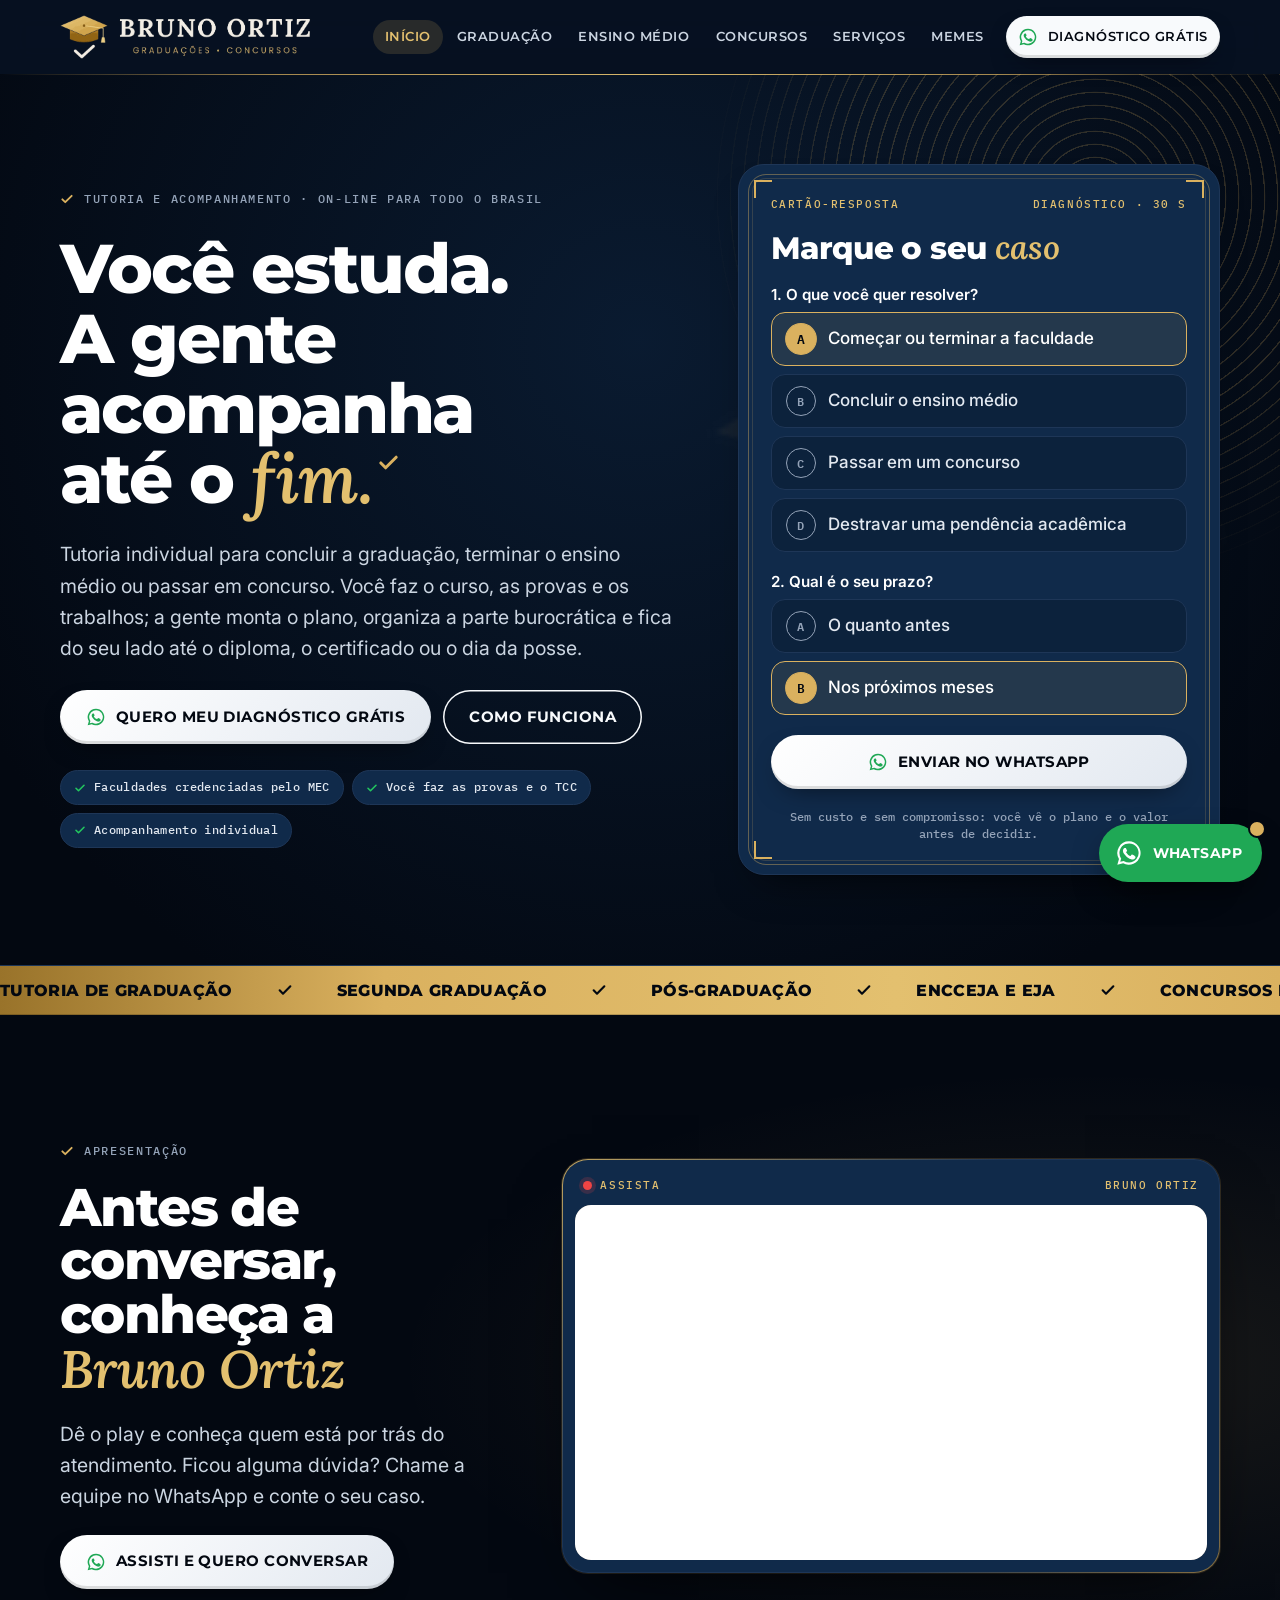
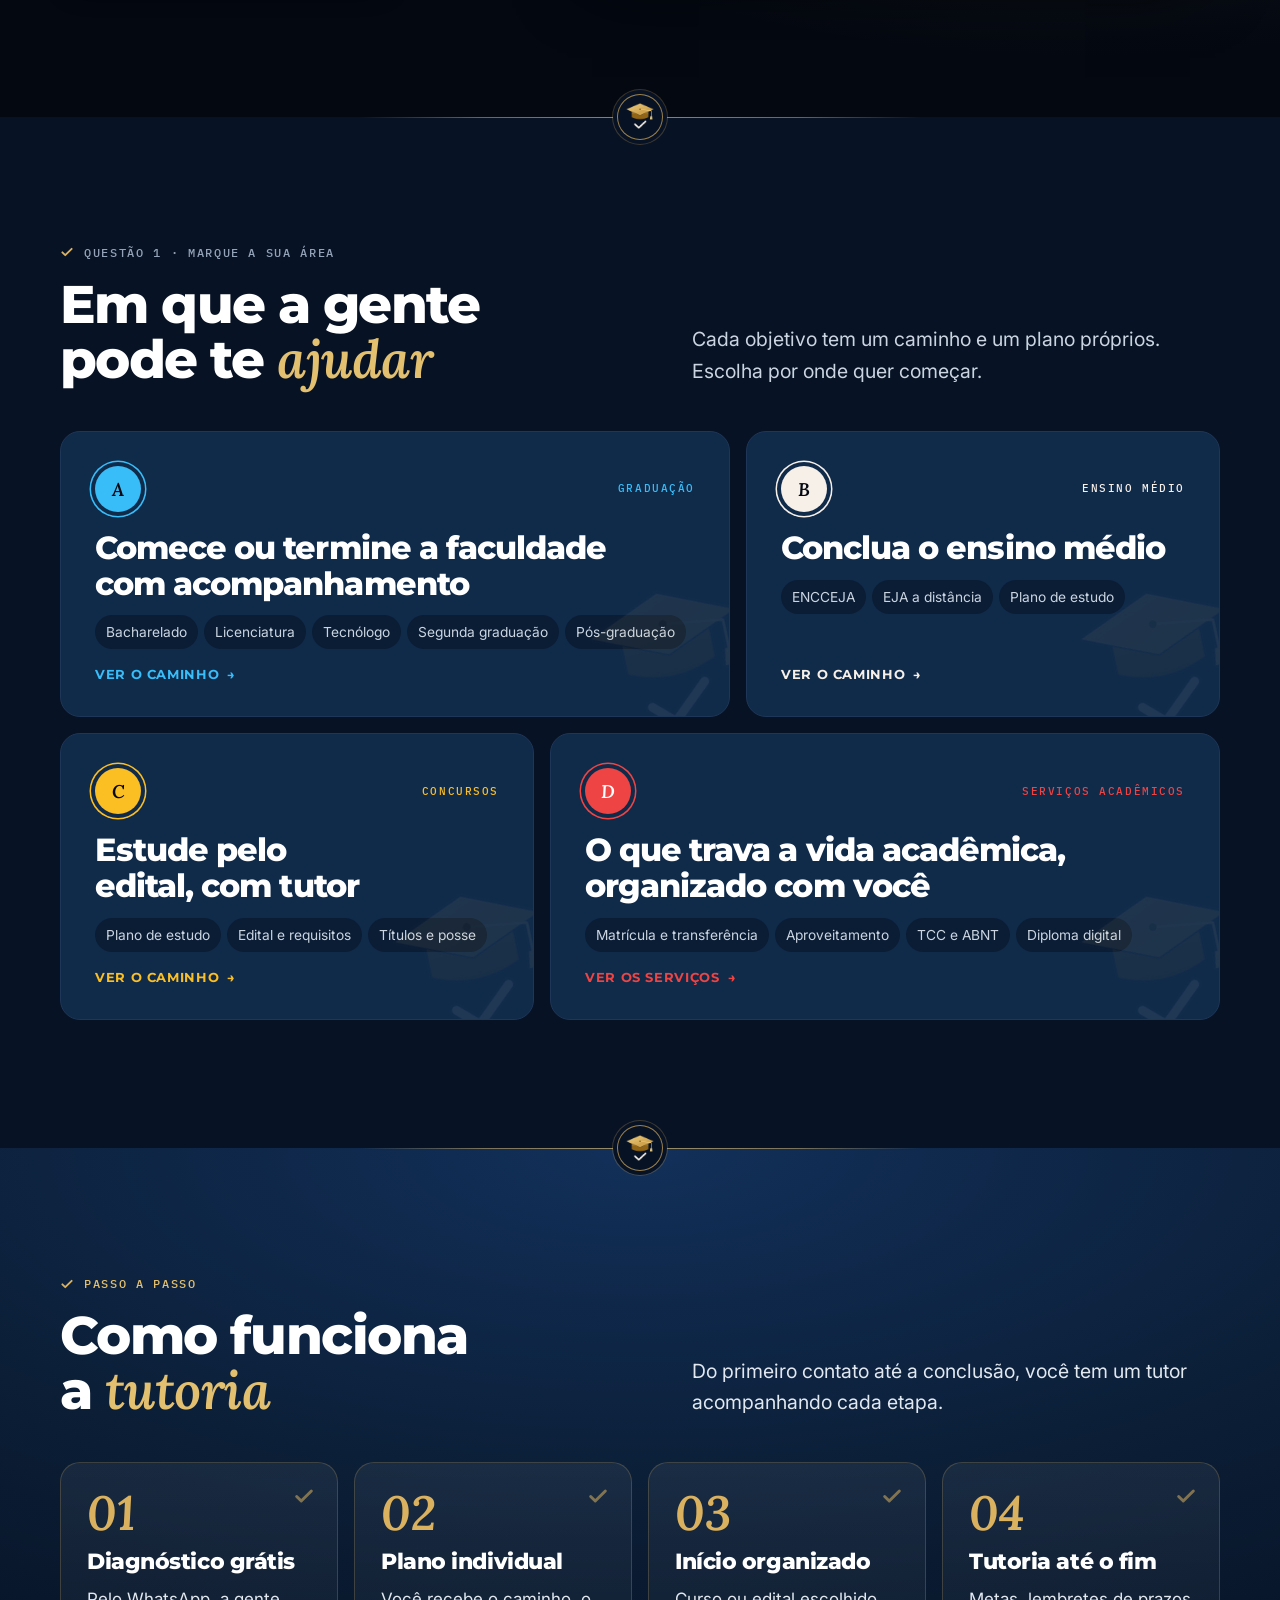
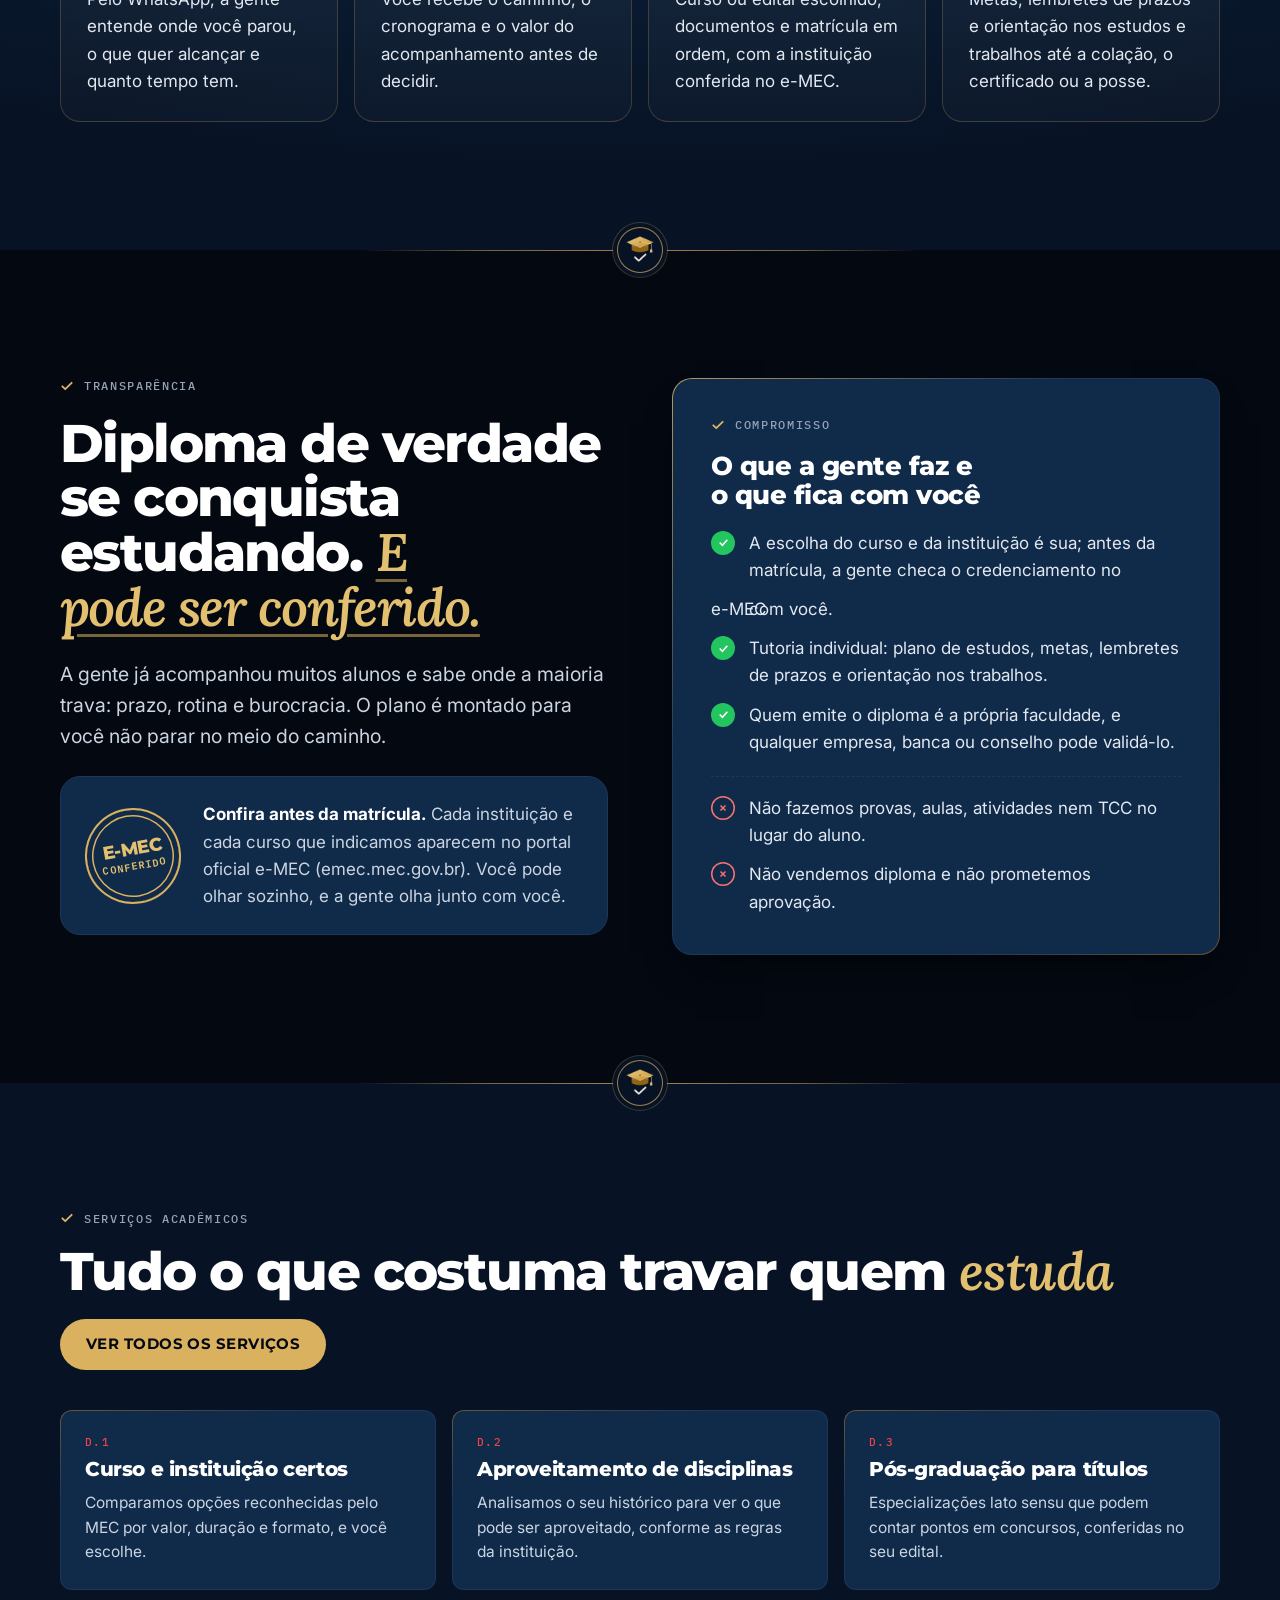
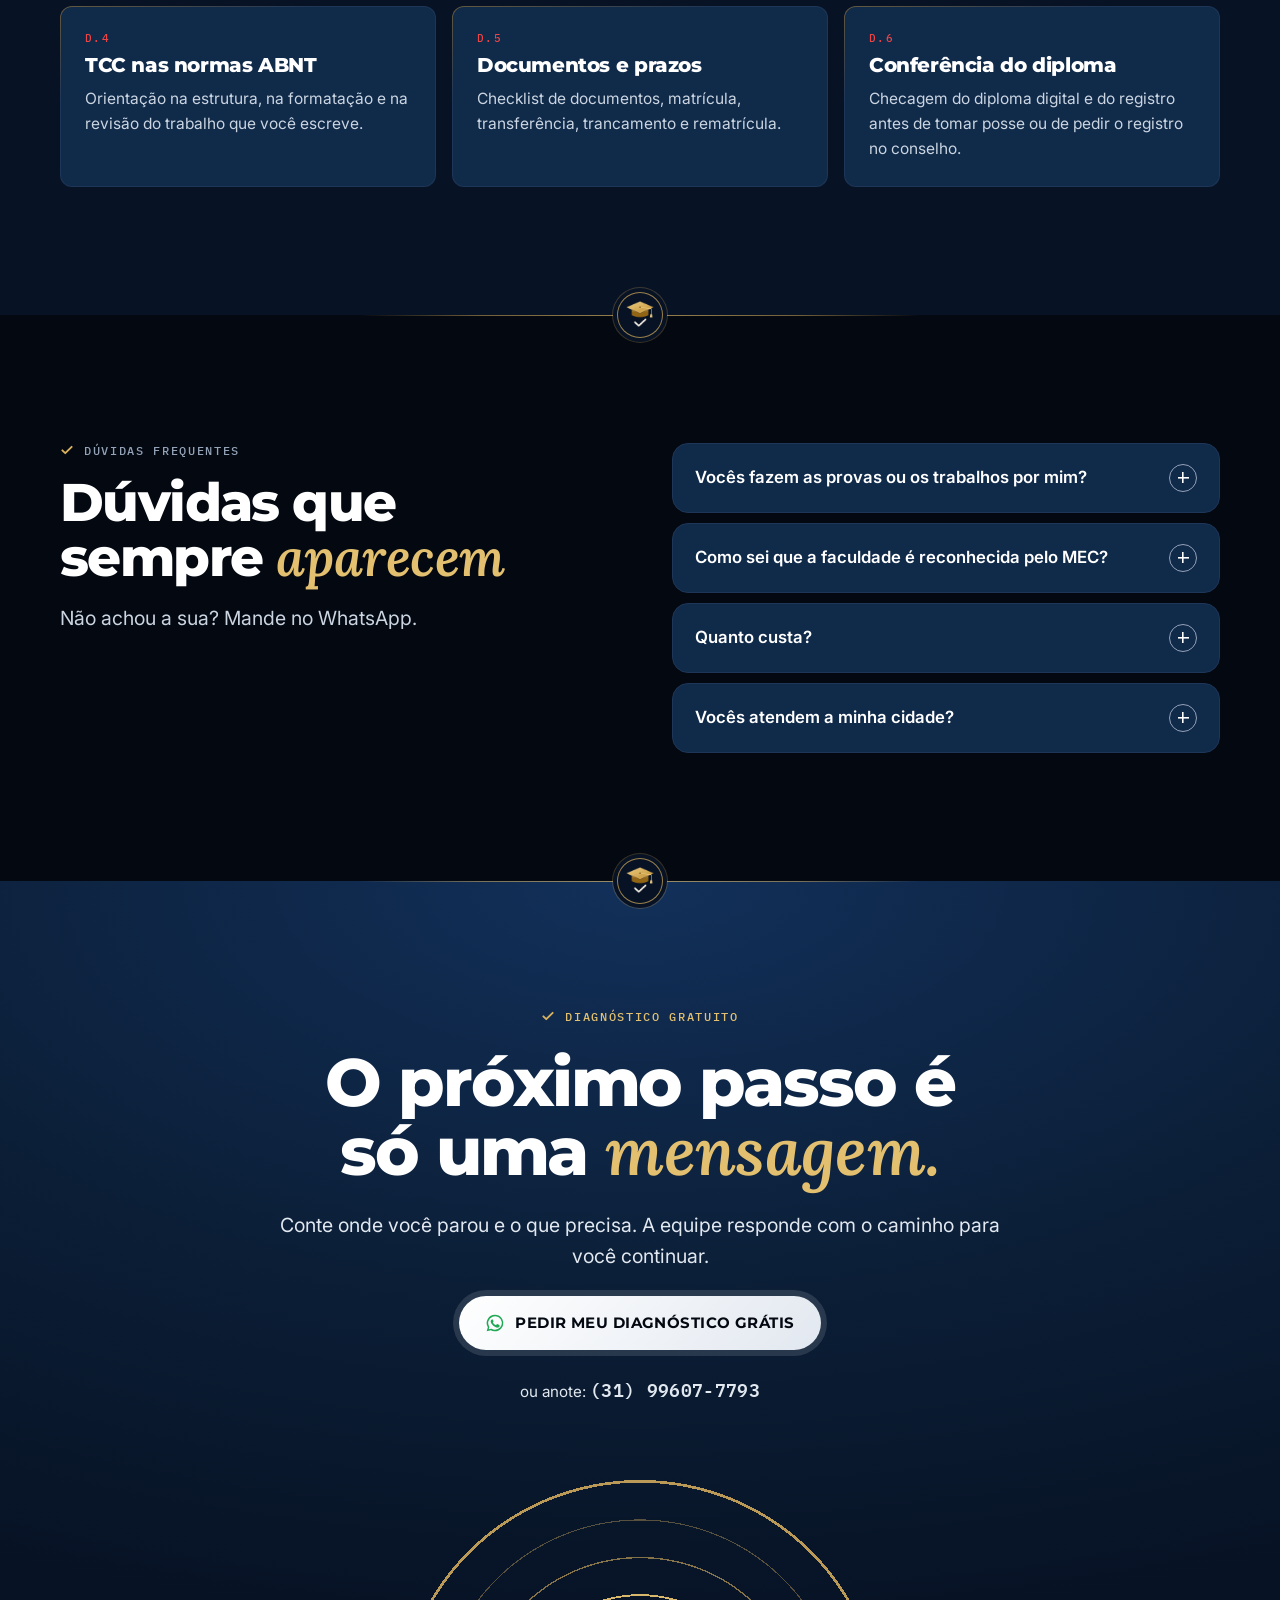
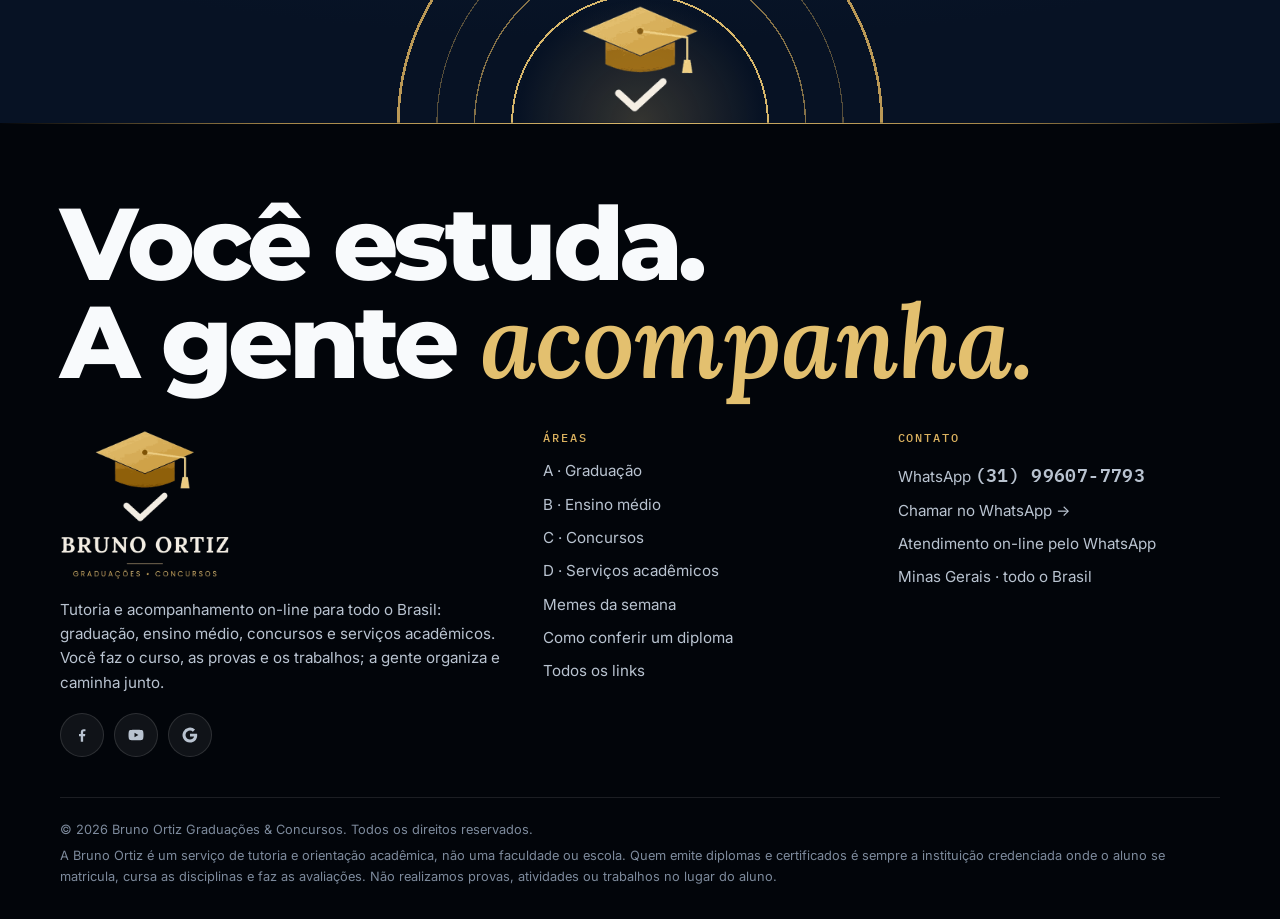
==== index.html @ e505f414 "Site novo v2: traços próprios do Bruno Ortiz e balão de estados - Serifa do logo nas palavras de des" ====
<!doctype html>
<html lang="pt-BR">
<head>
<meta charset="utf-8">
<meta name="viewport" content="width=device-width, initial-scale=1, viewport-fit=cover">
<title>Bruno Ortiz | Tutoria para Graduação e Concursos</title>
<meta name="description" content="Tutoria e acompanhamento individual para concluir a graduação, terminar o ensino médio e se preparar para concursos. Você estuda e faz as provas; a gente organiza e acompanha. Diagnóstico grátis.">
<link rel="canonical" href="https://brunoaprovaconcursos.com.br/">
<meta name="robots" content="index, follow, max-image-preview:large">
<meta name="theme-color" content="#071224">
<meta name="author" content="Bruno Ortiz Graduações & Concursos">
<meta property="og:type" content="website">
<meta property="og:locale" content="pt_BR">
<meta property="og:site_name" content="Bruno Ortiz">
<meta property="og:title" content="Bruno Ortiz | Graduações e Concursos com tutoria">
<meta property="og:description" content="Tutoria e acompanhamento individual para concluir a graduação, terminar o ensino médio e se preparar para concursos. Você estuda e faz as provas; a gente organiza e acompanha. Diagnóstico grátis.">
<meta property="og:url" content="https://brunoaprovaconcursos.com.br/">
<meta property="og:image" content="https://brunoaprovaconcursos.com.br/assets/og-image.jpg">
<meta property="og:image:width" content="1200">
<meta property="og:image:height" content="630">
<meta property="og:image:alt" content="Bruno Ortiz · Graduações e Concursos">
<meta name="twitter:card" content="summary_large_image">
<meta name="twitter:title" content="Bruno Ortiz | Graduações e Concursos com tutoria">
<meta name="twitter:description" content="Tutoria e acompanhamento individual para concluir a graduação, terminar o ensino médio e se preparar para concursos. Você estuda e faz as provas; a gente organiza e acompanha. Diagnóstico grátis.">
<meta name="twitter:image" content="https://brunoaprovaconcursos.com.br/assets/og-image.jpg">
<link rel="icon" href="assets/favicon.ico" sizes="any">
<link rel="icon" href="assets/favicon-32.png" type="image/png" sizes="32x32">
<link rel="apple-touch-icon" href="assets/apple-touch-icon.png">
<link rel="manifest" href="site.webmanifest">
<link rel="preconnect" href="https://fonts.googleapis.com">
<link rel="preconnect" href="https://fonts.gstatic.com" crossorigin>
<link rel="stylesheet" href="https://fonts.googleapis.com/css2?family=Inter:wght@400;500;600;700&family=Lora:ital,wght@1,500;1,600&family=Montserrat:wght@500;600;700;800;900&display=swap">
<link rel="stylesheet" href="assets/style.css?v=20261029c">
<script type="application/ld+json">{"@context": "https://schema.org", "@type": "EducationalOrganization", "@id": "https://brunoaprovaconcursos.com.br/#org", "name": "Bruno Ortiz Graduações & Concursos", "alternateName": ["Bruno Ortiz", "Bruno Aprova Concursos"], "url": "https://brunoaprovaconcursos.com.br/", "logo": "https://brunoaprovaconcursos.com.br/assets/icon-512.png", "image": "https://brunoaprovaconcursos.com.br/assets/og-image.jpg", "telephone": "+55-31-99607-7793", "description": "Tutoria e acompanhamento individual on-line para graduação, ensino médio, concursos públicos e serviços acadêmicos. O aluno estuda e faz as provas; a equipe organiza e acompanha.", "address": {"@type": "PostalAddress", "addressRegion": "MG", "addressCountry": "BR"}, "areaServed": {"@type": "Country", "name": "Brasil"}, "slogan": "Você estuda. A gente acompanha.", "knowsAbout": ["Tutoria acadêmica", "Graduação EAD", "Segunda graduação", "Pós-graduação", "ENCCEJA", "EJA a distância", "Concursos públicos", "Plano de estudos", "Normas ABNT", "Diploma digital"], "contactPoint": {"@type": "ContactPoint", "telephone": "+55-31-99607-7793", "contactType": "customer service", "availableLanguage": "Portuguese", "areaServed": "BR"}, "sameAs": ["https://www.facebook.com/1110130492177431", "https://www.youtube.com/channel/UCFcYFOVcGCRMS1OHLwovt9w"]}</script>
<script type="application/ld+json">{"@context": "https://schema.org", "@type": "WebSite", "name": "Bruno Ortiz", "url": "https://brunoaprovaconcursos.com.br/", "inLanguage": "pt-BR"}</script>
<script type="application/ld+json">{"@context": "https://schema.org", "@type": "FAQPage", "mainEntity": [{"@type": "Question", "name": "Vocês fazem as provas ou os trabalhos por mim?", "acceptedAnswer": {"@type": "Answer", "text": "Não. Quem estuda, faz as provas, as atividades e o TCC é você. A tutoria organiza o caminho, orienta os estudos e acompanha os prazos para você chegar até o fim."}}, {"@type": "Question", "name": "Como sei que a faculdade é reconhecida pelo MEC?", "acceptedAnswer": {"@type": "Answer", "text": "Toda instituição e todo curso podem ser consultados no portal e-MEC (emec.mec.gov.br). A gente faz essa conferência com você antes da matrícula."}}, {"@type": "Question", "name": "Quanto custa?", "acceptedAnswer": {"@type": "Answer", "text": "É um atendimento individual e pago, e o valor depende do seu objetivo. O diagnóstico pelo WhatsApp é gratuito, e a proposta chega antes de você decidir qualquer coisa."}}, {"@type": "Question", "name": "Vocês atendem a minha cidade?", "acceptedAnswer": {"@type": "Answer", "text": "Sim. O atendimento é on-line, pelo WhatsApp, para todo o Brasil."}}]}</script>
</head>
<body data-area="inicio">
<a class="skip" href="#conteudo">Pular para o conteúdo</a>
<header class="site-head">
  <div class="wrap">
    <a class="brand" href="index.html" aria-label="Bruno Ortiz, página inicial"><img class="mark" src="assets/logo-simbolo.png" width="48" height="44" alt=""><img class="nome" src="assets/logo-nome.png" width="194" height="40" alt="Bruno Ortiz · Graduações e Concursos"></a>
    <button class="menu-btn" type="button" aria-controls="nav" aria-expanded="false">Menu</button>
    <nav class="nav" id="nav" aria-label="Principal"><a href="index.html" aria-current="page">Início</a><a href="diploma.html">Graduação</a><a href="ensino-medio.html">Ensino médio</a><a href="aprovacao.html">Concursos</a><a href="servicos-academicos.html">Serviços</a><a href="memes.html">Memes</a><a class="btn btn--wa btn--sm" href="https://wa.me/5531996077793" data-wa="Olá, equipe Bruno Ortiz! Vim pelo site e quero orientação." data-wa-label="menu"><svg viewBox="0 0 24 24" aria-hidden="true"><path fill="currentColor" d="M12 2a10 10 0 0 0-8.6 15.1L2 22l5-1.3A10 10 0 1 0 12 2Zm0 18.2a8.2 8.2 0 0 1-4.2-1.2l-.3-.2-3 .8.8-2.9-.2-.3A8.2 8.2 0 1 1 12 20.2Zm4.5-6.1c-.2-.1-1.5-.7-1.7-.8s-.4-.1-.6.1-.7.8-.8 1-.3.2-.5.1a6.7 6.7 0 0 1-3.3-2.9c-.3-.4.2-.4.7-1.3.1-.2 0-.3 0-.4l-.8-1.8c-.2-.5-.4-.4-.6-.4h-.5a1 1 0 0 0-.7.3 3 3 0 0 0-.9 2.2 5.2 5.2 0 0 0 1.1 2.7 11.8 11.8 0 0 0 4.5 4c1.7.7 2.3.8 3.2.6a2.7 2.7 0 0 0 1.8-1.2 2.2 2.2 0 0 0 .1-1.3c0-.1-.2-.2-.5-.3Z"/></svg><span>Diagnóstico grátis</span></a></nav>
  </div>
</header>
<main id="conteudo">

<section class="hero" aria-labelledby="h1">
  <div class="wrap">
    <div class="hero-copy">
      <span class="eyebrow">Tutoria e acompanhamento · on-line para todo o Brasil</span>
      <h1 id="h1">Você estuda. A gente acompanha até o <span class="sol">fim.</span></h1>
      <p class="lead">Tutoria individual para concluir a graduação, terminar o ensino médio ou passar em concurso. Você faz o curso, as provas e os trabalhos; a gente monta o plano, organiza a parte burocrática e fica do seu lado até o diploma, o certificado ou o dia da posse.</p>
      <div class="actions">
        <a class="btn btn--wa" href="https://wa.me/5531996077793" data-wa="Olá, equipe Bruno Ortiz! Vim pelo site e quero um diagnóstico gratuito." data-wa-label="hero"><svg viewBox="0 0 24 24" aria-hidden="true"><path fill="currentColor" d="M12 2a10 10 0 0 0-8.6 15.1L2 22l5-1.3A10 10 0 1 0 12 2Zm0 18.2a8.2 8.2 0 0 1-4.2-1.2l-.3-.2-3 .8.8-2.9-.2-.3A8.2 8.2 0 1 1 12 20.2Zm4.5-6.1c-.2-.1-1.5-.7-1.7-.8s-.4-.1-.6.1-.7.8-.8 1-.3.2-.5.1a6.7 6.7 0 0 1-3.3-2.9c-.3-.4.2-.4.7-1.3.1-.2 0-.3 0-.4l-.8-1.8c-.2-.5-.4-.4-.6-.4h-.5a1 1 0 0 0-.7.3 3 3 0 0 0-.9 2.2 5.2 5.2 0 0 0 1.1 2.7 11.8 11.8 0 0 0 4.5 4c1.7.7 2.3.8 3.2.6a2.7 2.7 0 0 0 1.8-1.2 2.2 2.2 0 0 0 .1-1.3c0-.1-.2-.2-.5-.3Z"/></svg><span>Quero meu diagnóstico grátis</span></a>
        <a class="btn btn--ghost" href="#como-funciona">Como funciona</a>
      </div>
      <ul class="trust">
        <li>Faculdades credenciadas pelo MEC</li>
        <li>Você faz as provas e o TCC</li>
        <li>Acompanhamento individual</li>
      </ul>
    </div>

    <form class="gabarito" id="gabarito" aria-labelledby="gab-titulo">
      <header><span>Cartão-resposta</span><span>Diagnóstico · 30 s</span></header>
      <h2 id="gab-titulo">Marque o seu <em>caso</em></h2>
      <fieldset>
        <legend>1. O que você quer resolver?</legend>
        <label class="opt"><input type="radio" name="obj" id="obj-a" value="concluir a graduação" checked><span class="bolha">A</span>Começar ou terminar a faculdade</label>
        <label class="opt"><input type="radio" name="obj" id="obj-b" value="concluir o ensino médio"><span class="bolha">B</span>Concluir o ensino médio</label>
        <label class="opt"><input type="radio" name="obj" id="obj-c" value="me preparar para concurso"><span class="bolha">C</span>Passar em um concurso</label>
        <label class="opt"><input type="radio" name="obj" id="obj-d" value="resolver uma pendência acadêmica"><span class="bolha">D</span>Destravar uma pendência acadêmica</label>
      </fieldset>
      <fieldset>
        <legend>2. Qual é o seu prazo?</legend>
        <label class="opt"><input type="radio" name="prazo" id="prazo-a" value="o quanto antes"><span class="bolha">A</span>O quanto antes</label>
        <label class="opt"><input type="radio" name="prazo" id="prazo-b" value="nos próximos meses" checked><span class="bolha">B</span>Nos próximos meses</label>
      </fieldset>
      <a class="btn btn--wa" id="gab-enviar" href="https://wa.me/5531996077793" data-wa="Olá, equipe Bruno Ortiz! Quero um diagnóstico gratuito." data-wa-label="gabarito"><svg viewBox="0 0 24 24" aria-hidden="true"><path fill="currentColor" d="M12 2a10 10 0 0 0-8.6 15.1L2 22l5-1.3A10 10 0 1 0 12 2Zm0 18.2a8.2 8.2 0 0 1-4.2-1.2l-.3-.2-3 .8.8-2.9-.2-.3A8.2 8.2 0 1 1 12 20.2Zm4.5-6.1c-.2-.1-1.5-.7-1.7-.8s-.4-.1-.6.1-.7.8-.8 1-.3.2-.5.1a6.7 6.7 0 0 1-3.3-2.9c-.3-.4.2-.4.7-1.3.1-.2 0-.3 0-.4l-.8-1.8c-.2-.5-.4-.4-.6-.4h-.5a1 1 0 0 0-.7.3 3 3 0 0 0-.9 2.2 5.2 5.2 0 0 0 1.1 2.7 11.8 11.8 0 0 0 4.5 4c1.7.7 2.3.8 3.2.6a2.7 2.7 0 0 0 1.8-1.2 2.2 2.2 0 0 0 .1-1.3c0-.1-.2-.2-.5-.3Z"/></svg><span>Enviar no WhatsApp</span></a>
      <small>Sem custo e sem compromisso: você vê o plano e o valor antes de decidir.</small>
    </form>
  </div>
</section>

<div class="ticker" aria-hidden="true"><ul><li>Tutoria de graduação</li><li>Segunda graduação</li><li>Pós-graduação</li><li>ENCCEJA e EJA</li><li>Concursos públicos</li><li>Plano de estudos</li><li>TCC nas normas ABNT</li><li>Diploma reconhecido pelo MEC</li><li>Tutoria de graduação</li><li>Segunda graduação</li><li>Pós-graduação</li><li>ENCCEJA e EJA</li><li>Concursos públicos</li><li>Plano de estudos</li><li>TCC nas normas ABNT</li><li>Diploma reconhecido pelo MEC</li></ul></div>

<section class="band video-band" aria-labelledby="video-titulo">
  <div class="wrap video-grid">
    <div class="stack" style="gap:22px">
      <span class="eyebrow">Apresentação</span>
      <h2 id="video-titulo">Antes de conversar, conheça a <em>Bruno Ortiz</em></h2>
      <p class="lead">Dê o play e conheça quem está por trás do atendimento. Ficou alguma dúvida? Chame a equipe no WhatsApp e conte o seu caso.</p>
      <a class="btn btn--wa" href="https://wa.me/5531996077793" data-wa="Olá, equipe Bruno Ortiz! Assisti ao vídeo no site e quero tirar uma dúvida." data-wa-label="video"><svg viewBox="0 0 24 24" aria-hidden="true"><path fill="currentColor" d="M12 2a10 10 0 0 0-8.6 15.1L2 22l5-1.3A10 10 0 1 0 12 2Zm0 18.2a8.2 8.2 0 0 1-4.2-1.2l-.3-.2-3 .8.8-2.9-.2-.3A8.2 8.2 0 1 1 12 20.2Zm4.5-6.1c-.2-.1-1.5-.7-1.7-.8s-.4-.1-.6.1-.7.8-.8 1-.3.2-.5.1a6.7 6.7 0 0 1-3.3-2.9c-.3-.4.2-.4.7-1.3.1-.2 0-.3 0-.4l-.8-1.8c-.2-.5-.4-.4-.6-.4h-.5a1 1 0 0 0-.7.3 3 3 0 0 0-.9 2.2 5.2 5.2 0 0 0 1.1 2.7 11.8 11.8 0 0 0 4.5 4c1.7.7 2.3.8 3.2.6a2.7 2.7 0 0 0 1.8-1.2 2.2 2.2 0 0 0 .1-1.3c0-.1-.2-.2-.5-.3Z"/></svg><span>Assisti e quero conversar</span></a>
    </div>
    <div class="tela reveal">
      <header><span class="ao-vivo">Assista</span><span>Bruno Ortiz</span></header>
      <div class="player"><iframe src="https://www.youtube-nocookie.com/embed/ncnGTiGdI4I?rel=0&amp;playsinline=1&amp;modestbranding=1" title="Apresentação Bruno Ortiz" allow="accelerometer; autoplay; clipboard-write; encrypted-media; gyroscope; picture-in-picture; web-share" allowfullscreen loading="lazy"></iframe></div>
    </div>
  </div>
</section>

<section class="band band--alt" aria-labelledby="areas">
  <div class="wrap stack" style="gap:44px">
    <div class="head-row">
      <div class="stack"><span class="eyebrow">Questão 1 · Marque a sua área</span><h2 id="areas">Em que a gente<br>pode te <em>ajudar</em></h2></div>
      <p class="lead">Cada objetivo tem um caminho e um plano próprios. Escolha por onde quer começar.</p>
    </div>
    <div class="bento">
      <a class="area area--wide reveal" href="diploma.html">
        <div class="top"><span class="letra">A</span><span class="tag">Graduação</span></div>
        <div class="stack" style="gap:14px"><h3>Comece ou termine a faculdade com acompanhamento</h3><ul><li>Bacharelado</li><li>Licenciatura</li><li>Tecnólogo</li><li>Segunda graduação</li><li>Pós-graduação</li></ul></div>
        <span class="more">Ver o caminho</span>
      </a>
      <a class="area area--b area--narrow reveal" href="ensino-medio.html">
        <div class="top"><span class="letra">B</span><span class="tag">Ensino médio</span></div>
        <div class="stack" style="gap:14px"><h3>Conclua o ensino médio</h3><ul><li>ENCCEJA</li><li>EJA a distância</li><li>Plano de estudo</li></ul></div>
        <span class="more">Ver o caminho</span>
      </a>
      <a class="area area--c area--narrow reveal" href="aprovacao.html">
        <div class="top"><span class="letra">C</span><span class="tag">Concursos</span></div>
        <div class="stack" style="gap:14px"><h3>Estude pelo edital, com tutor</h3><ul><li>Plano de estudo</li><li>Edital e requisitos</li><li>Títulos e posse</li></ul></div>
        <span class="more">Ver o caminho</span>
      </a>
      <a class="area area--d area--wide reveal" href="servicos-academicos.html">
        <div class="top"><span class="letra">D</span><span class="tag">Serviços acadêmicos</span></div>
        <div class="stack" style="gap:14px"><h3>O que trava a vida acadêmica, organizado com você</h3><ul><li>Matrícula e transferência</li><li>Aproveitamento</li><li>TCC e ABNT</li><li>Diploma digital</li></ul></div>
        <span class="more">Ver os serviços</span>
      </a>
    </div>
  </div>
</section>

<section class="band band--blue" id="como-funciona" aria-labelledby="passos">
  <div class="wrap stack" style="gap:44px">
    <div class="head-row">
      <div class="stack"><span class="eyebrow">Passo a passo</span><h2 id="passos">Como funciona<br>a <em>tutoria</em></h2></div>
      <p class="lead">Do primeiro contato até a conclusão, você tem um tutor acompanhando cada etapa.</p>
    </div>
    <ol class="steps">
      <li class="reveal"><h3>Diagnóstico grátis</h3><p>Pelo WhatsApp, a gente entende onde você parou, o que quer alcançar e quanto tempo tem.</p></li>
      <li class="reveal"><h3>Plano individual</h3><p>Você recebe o caminho, o cronograma e o valor do acompanhamento antes de decidir.</p></li>
      <li class="reveal"><h3>Início organizado</h3><p>Curso ou edital escolhido, documentos e matrícula em ordem, com a instituição conferida no <span class="nb">e-MEC</span>.</p></li>
      <li class="reveal"><h3>Tutoria até o fim</h3><p>Metas, lembretes de prazos e orientação nos estudos e trabalhos até a colação, o certificado ou a posse.</p></li>
    </ol>
  </div>
</section>

<section class="band" aria-labelledby="confianca">
  <div class="wrap split">
    <div class="stack" style="gap:24px">
      <span class="eyebrow">Transparência</span>
      <h2 id="confianca">Diploma de verdade se conquista estudando. <span class="hl">E pode ser conferido.</span></h2>
      <p class="lead">A gente já acompanhou muitos alunos e sabe onde a maioria trava: prazo, rotina e burocracia. O plano é montado para você não parar no meio do caminho.</p>
      <div class="verify">
        <div class="seal"><span><b><span class="nb">e-MEC</span></b>conferido</span></div>
        <p><strong>Confira antes da matrícula.</strong> Cada instituição e cada curso que indicamos aparecem no portal oficial <span class="nb">e-MEC</span> (emec.mec.gov.br). Você pode olhar sozinho, e a gente olha junto com você.</p>
      </div>
    </div>
    <div class="reveal"><div class="pledge">
  <span class="eyebrow">Compromisso</span>
  <h3>O que a gente faz e o que fica com você</h3>
  <ul class="checks"><li>A escolha do curso e da instituição é sua; antes da matrícula, a gente checa o credenciamento no <span class="nb">e-MEC</span> com você.</li><li>Tutoria individual: plano de estudos, metas, lembretes de prazos e orientação nos trabalhos.</li><li>Quem emite o diploma é a própria faculdade, e qualquer empresa, banca ou conselho pode validá-lo.</li></ul>
  <ul class="checks no"><li>Não fazemos provas, aulas, atividades nem TCC no lugar do aluno.</li><li>Não vendemos diploma e não prometemos aprovação.</li></ul>
</div></div>
  </div>
</section>

<section class="band band--alt" aria-labelledby="servicos">
  <div class="wrap stack" style="gap:40px">
    <div class="head-row">
      <div class="stack"><span class="eyebrow">Serviços acadêmicos</span><h2 id="servicos">Tudo o que costuma travar quem <em>estuda</em></h2></div>
      <a class="btn btn--ink" href="servicos-academicos.html">Ver todos os serviços</a>
    </div>
    <div class="grid-3">
      <div class="svc reveal"><span class="n">D.1</span><h3>Curso e instituição certos</h3><p>Comparamos opções reconhecidas pelo MEC por valor, duração e formato, e você escolhe.</p></div>
      <div class="svc reveal"><span class="n">D.2</span><h3>Aproveitamento de disciplinas</h3><p>Analisamos o seu histórico para ver o que pode ser aproveitado, conforme as regras da instituição.</p></div>
      <div class="svc reveal"><span class="n">D.3</span><h3>Pós-graduação para títulos</h3><p>Especializações lato sensu que podem contar pontos em concursos, conferidas no seu edital.</p></div>
      <div class="svc reveal"><span class="n">D.4</span><h3>TCC nas normas ABNT</h3><p>Orientação na estrutura, na formatação e na revisão do trabalho que você escreve.</p></div>
      <div class="svc reveal"><span class="n">D.5</span><h3>Documentos e prazos</h3><p>Checklist de documentos, matrícula, transferência, trancamento e rematrícula.</p></div>
      <div class="svc reveal"><span class="n">D.6</span><h3>Conferência do diploma</h3><p>Checagem do diploma digital e do registro antes de tomar posse ou de pedir o registro no conselho.</p></div>
    </div>
  </div>
</section>

<section class="band" aria-labelledby="duvidas">
  <div class="wrap split">
    <div class="stack"><span class="eyebrow">Dúvidas frequentes</span><h2 id="duvidas">Dúvidas que sempre <em>aparecem</em></h2><p class="lead">Não achou a sua? Mande no WhatsApp.</p></div>
    <div class="faq"><details><summary>Vocês fazem as provas ou os trabalhos por mim?</summary><p>Não. Quem estuda, faz as provas, as atividades e o TCC é você. A tutoria organiza o caminho, orienta os estudos e acompanha os prazos para você chegar até o fim.</p></details><details><summary>Como sei que a faculdade é reconhecida pelo MEC?</summary><p>Toda instituição e todo curso podem ser consultados no portal <span class="nb">e-MEC</span> (emec.mec.gov.br). A gente faz essa conferência com você antes da matrícula.</p></details><details><summary>Quanto custa?</summary><p>É um atendimento individual e pago, e o valor depende do seu objetivo. O diagnóstico pelo WhatsApp é gratuito, e a proposta chega antes de você decidir qualquer coisa.</p></details><details><summary>Vocês atendem a minha cidade?</summary><p>Sim. O atendimento é on-line, pelo WhatsApp, para todo o Brasil.</p></details></div>
  </div>
</section>

<section class="band band--blue" aria-labelledby="cta-final">
  <div class="wrap cta">
    <span class="eyebrow">Diagnóstico gratuito</span>
    <h2 id="cta-final">O próximo passo é só uma <em>mensagem.</em></h2>
    <p class="lead">Conte onde você parou e o que precisa. A equipe responde com o caminho para você continuar.</p>
    <a class="btn btn--wa" href="https://wa.me/5531996077793" data-wa="Olá, equipe Bruno Ortiz! Quero dar o próximo passo. Hoje eu estou em:" data-wa-label="final"><svg viewBox="0 0 24 24" aria-hidden="true"><path fill="currentColor" d="M12 2a10 10 0 0 0-8.6 15.1L2 22l5-1.3A10 10 0 1 0 12 2Zm0 18.2a8.2 8.2 0 0 1-4.2-1.2l-.3-.2-3 .8.8-2.9-.2-.3A8.2 8.2 0 1 1 12 20.2Zm4.5-6.1c-.2-.1-1.5-.7-1.7-.8s-.4-.1-.6.1-.7.8-.8 1-.3.2-.5.1a6.7 6.7 0 0 1-3.3-2.9c-.3-.4.2-.4.7-1.3.1-.2 0-.3 0-.4l-.8-1.8c-.2-.5-.4-.4-.6-.4h-.5a1 1 0 0 0-.7.3 3 3 0 0 0-.9 2.2 5.2 5.2 0 0 0 1.1 2.7 11.8 11.8 0 0 0 4.5 4c1.7.7 2.3.8 3.2.6a2.7 2.7 0 0 0 1.8-1.2 2.2 2.2 0 0 0 .1-1.3c0-.1-.2-.2-.5-.3Z"/></svg><span>Pedir meu diagnóstico grátis</span></a>
    <span class="alt">ou anote: <span class="phone">(31) 99607-7793</span></span>
  </div>
</section>

</main>
<footer class="site-foot">
  <div class="wrap">
    <p class="foot-big">Você estuda.<br>A gente <span>acompanha.</span></p>
    <div class="foot-grid">
      <div class="stack">
        <a class="brand-foot" href="index.html" aria-label="Bruno Ortiz, página inicial"><img src="assets/logo-completo.png" width="170" height="149" alt="Bruno Ortiz · Graduações e Concursos" loading="lazy"></a>
        <p>Tutoria e acompanhamento on-line para todo o Brasil: graduação, ensino médio, concursos e serviços acadêmicos. Você faz o curso, as provas e os trabalhos; a gente organiza e caminha junto.</p>
        <div class="socials"><a data-social="facebook" href="https://www.facebook.com/1110130492177431" target="_blank" rel="noopener" aria-label="Facebook"><svg viewBox="0 0 24 24" aria-hidden="true"><path d="M13.5 21v-7.5H16l.4-3h-2.9V8.6c0-.9.3-1.5 1.5-1.5h1.6V4.4a21 21 0 0 0-2.3-.1c-2.3 0-3.9 1.4-3.9 4v2.2H8v3h2.4V21h3.1Z"/></svg></a><a data-social="youtube" href="https://www.youtube.com/channel/UCFcYFOVcGCRMS1OHLwovt9w" target="_blank" rel="noopener" aria-label="YouTube"><svg viewBox="0 0 24 24" aria-hidden="true"><path d="M21.6 7.2a2.5 2.5 0 0 0-1.8-1.8C18.2 5 12 5 12 5s-6.2 0-7.8.4A2.5 2.5 0 0 0 2.4 7.2 26 26 0 0 0 2 12a26 26 0 0 0 .4 4.8 2.5 2.5 0 0 0 1.8 1.8C5.8 19 12 19 12 19s6.2 0 7.8-.4a2.5 2.5 0 0 0 1.8-1.8A26 26 0 0 0 22 12a26 26 0 0 0-.4-4.8ZM10 15V9l5.2 3L10 15Z"/></svg></a><a data-social="google" href="https://www.google.com/search?q=Bruno+Aprova+Concursos" target="_blank" rel="noopener" aria-label="Google Meu Negócio"><svg viewBox="0 0 24 24" aria-hidden="true"><path d="M21.6 12.2c0-.7-.1-1.4-.2-2H12v3.8h5.4a4.6 4.6 0 0 1-2 3v2.5h3.2c1.9-1.7 3-4.3 3-7.3ZM12 22c2.7 0 5-.9 6.6-2.4l-3.2-2.5c-.9.6-2 1-3.4 1-2.6 0-4.8-1.8-5.6-4.1H3.1v2.6A10 10 0 0 0 12 22Zm-5.6-8a6 6 0 0 1 0-3.9V7.5H3.1a10 10 0 0 0 0 9l3.3-2.5ZM12 6c1.5 0 2.8.5 3.8 1.5l2.9-2.9A10 10 0 0 0 3.1 7.5l3.3 2.6C7.2 7.8 9.4 6 12 6Z"/></svg></a><a data-social="instagram" href="" target="_blank" rel="noopener" aria-label="Instagram" hidden><svg viewBox="0 0 24 24" aria-hidden="true"><path d="M12 7a5 5 0 1 0 0 10 5 5 0 0 0 0-10Zm0 8.2A3.2 3.2 0 1 1 12 8.8a3.2 3.2 0 0 1 0 6.4ZM17.3 5.5a1.2 1.2 0 1 0 0 2.4 1.2 1.2 0 0 0 0-2.4ZM12 3.8c2.7 0 3 0 4 .1 2.7.1 4 1.4 4.1 4.1.1 1 .1 1.3.1 4s0 3-.1 4c-.1 2.7-1.4 4-4.1 4.1-1 .1-1.3.1-4 .1s-3 0-4-.1c-2.7-.1-4-1.4-4.1-4.1-.1-1-.1-1.3-.1-4s0-3 .1-4C4 5.3 5.3 4 8 3.9c1 0 1.3-.1 4-.1ZM12 2C9.3 2 8.9 2 7.9 2.1 4.2 2.2 2.2 4.2 2.1 7.9 2 8.9 2 9.3 2 12s0 3.1.1 4.1c.1 3.7 2.1 5.7 5.8 5.8 1 .1 1.4.1 4.1.1s3.1 0 4.1-.1c3.7-.1 5.7-2.1 5.8-5.8.1-1 .1-1.4.1-4.1s0-3.1-.1-4.1c-.1-3.7-2.1-5.7-5.8-5.8C15.1 2 14.7 2 12 2Z"/></svg></a></div>
      </div>
      <div><h4>Áreas</h4><ul><li><a href="diploma.html">A · Graduação</a></li><li><a href="ensino-medio.html">B · Ensino médio</a></li><li><a href="aprovacao.html">C · Concursos</a></li><li><a href="servicos-academicos.html">D · Serviços acadêmicos</a></li><li><a href="memes.html">Memes da semana</a></li><li><a href="artigo.html">Como conferir um diploma</a></li><li><a href="redes.html">Todos os links</a></li></ul></div>
      <div><h4>Contato</h4><ul>
        <li>WhatsApp <span class="phone">(31) 99607-7793</span></li>
        <li><a href="https://wa.me/5531996077793" data-wa="Olá, equipe Bruno Ortiz! Vim pelo site e quero orientação." data-wa-label="rodape">Chamar no WhatsApp →</a></li>
        <li>Atendimento on-line pelo WhatsApp</li>
        <li>Minas Gerais · todo o Brasil</li>
      </ul></div>
    </div>
    <div class="legal">
      <span>© <span id="year">2026</span> Bruno Ortiz Graduações & Concursos. Todos os direitos reservados.</span>
      <span>A Bruno Ortiz é um serviço de tutoria e orientação acadêmica, não uma faculdade ou escola. Quem emite diplomas e certificados é sempre a instituição credenciada onde o aluno se matricula, cursa as disciplinas e faz as avaliações. Não realizamos provas, atividades ou trabalhos no lugar do aluno.</span>
    </div>
  </div>
</footer>
<a class="wa-float" href="https://wa.me/5531996077793" data-wa="Olá, equipe Bruno Ortiz! Vim pelo site e quero orientação." data-wa-label="flutuante" aria-label="Falar no WhatsApp"><svg viewBox="0 0 24 24" aria-hidden="true"><path fill="currentColor" d="M12 2a10 10 0 0 0-8.6 15.1L2 22l5-1.3A10 10 0 1 0 12 2Zm0 18.2a8.2 8.2 0 0 1-4.2-1.2l-.3-.2-3 .8.8-2.9-.2-.3A8.2 8.2 0 1 1 12 20.2Zm4.5-6.1c-.2-.1-1.5-.7-1.7-.8s-.4-.1-.6.1-.7.8-.8 1-.3.2-.5.1a6.7 6.7 0 0 1-3.3-2.9c-.3-.4.2-.4.7-1.3.1-.2 0-.3 0-.4l-.8-1.8c-.2-.5-.4-.4-.6-.4h-.5a1 1 0 0 0-.7.3 3 3 0 0 0-.9 2.2 5.2 5.2 0 0 0 1.1 2.7 11.8 11.8 0 0 0 4.5 4c1.7.7 2.3.8 3.2.6a2.7 2.7 0 0 0 1.8-1.2 2.2 2.2 0 0 0 .1-1.3c0-.1-.2-.2-.5-.3Z"/></svg><span>WhatsApp</span></a>
<script src="assets/app.js?v=20261029c" defer></script>
</body>
</html>
---- assets/style.css ----
/* Bruno Ortiz Graduações & Concursos — estilos do site.
   Cores da marca: azul-marinho, branco, dourado do logo e uma cor por área.
   As áreas são codificadas por letra e cor: A graduação, B ensino médio, C concursos, D serviços. */
/* Mono do cartão-resposta hospedada no próprio site. Montserrat e Inter vêm do Google Fonts (as mesmas do site antigo). */
@font-face{font-family:"IBM Plex Mono";font-style:normal;font-weight:500;font-display:swap;src:url("fonts/ibm-plex-mono-500-latin.woff2") format("woff2");unicode-range:U+0000-00FF, U+0131, U+0152-0153, U+02BB-02BC, U+02C6, U+02DA, U+02DC, U+0304, U+0308, U+0329, U+2000-206F, U+20AC, U+2122, U+2191, U+2193, U+2212, U+2215, U+FEFF, U+FFFD}
@font-face{font-family:"IBM Plex Mono";font-style:normal;font-weight:600;font-display:swap;src:url("fonts/ibm-plex-mono-600-latin.woff2") format("woff2");unicode-range:U+0000-00FF, U+0131, U+0152-0153, U+02BB-02BC, U+02C6, U+02DA, U+02DC, U+0304, U+0308, U+0329, U+2000-206F, U+20AC, U+2122, U+2191, U+2193, U+2212, U+2215, U+FEFF, U+FFFD}
:root{
  --papel:#030811;        /* fundo (azul-marinho mais escuro) */
  --papel-2:#071224;      /* faixas alternadas */
  --card:#102A4A;         /* cartões */
  --grafite:#F8FAFC;      /* texto */
  --grafite-2:#94A3B8;    /* texto secundário */
  --texto-2:#CBD5E1;      /* parágrafos de apoio */
  --linha:#1E3657;        /* bordas */
  --ipe:#F8FAFC;          /* botão principal (branco, como no site antigo) */
  --ipe-2:#E2E8F0;
  --ouro:#DAB15F;         /* dourado do logo */
  --ouro-2:#E3C06F;
  --ouro-3:#99732A;
  --creme:#F7F0E8;        /* creme do logo */
  --caneta:#DAB15F;
  --caneta-txt:#E3C06F;
  --banda:#0B1E36;        /* faixas escuras (azul-marinho principal) */
  --banda-2:#102A4A;
  --aprova:#22C55E;
  --wa:#1FA855;
  --area-a:#38BDF8;       /* A graduação (azul do "Diploma" no site antigo) */
  --area-b:#F7F0E8;       /* B ensino médio (creme do logo) */
  --area-c:#FBBF24;       /* C concursos (amarelo do "Aprovação" no site antigo) */
  --area-d:#EF4444;       /* D serviços (vermelho do "Editorial" no site antigo) */
  --display:"Montserrat","Arial Black",system-ui,sans-serif;
  --body:"Inter","Segoe UI",system-ui,-apple-system,sans-serif;
  --mono:"IBM Plex Mono",ui-monospace,"SFMono-Regular",Menlo,monospace;
  --r:20px;
  --r-sm:12px;
  --max:1200px;
  --sombra:0 1px 0 rgba(0,0,0,.2),0 22px 44px -24px rgba(0,0,0,.8);
  color-scheme:dark;
}

*,*::before,*::after{box-sizing:border-box}
[hidden]:not(#hg-chat){display:none!important}
.nb{white-space:nowrap}
html{scroll-behavior:smooth;-webkit-text-size-adjust:100%}
body{margin:0;background:var(--papel);color:var(--grafite);font:400 17px/1.6 var(--body);text-rendering:optimizeLegibility;overflow-x:hidden}
img,video,svg,iframe{max-width:100%}
img,video{display:block}
a{color:inherit}
::selection{background:var(--ouro);color:#030811}
:focus-visible{outline:3px solid var(--ouro);outline-offset:3px;border-radius:8px}
h1,h2,h3,h4{font-family:var(--display);font-weight:800;line-height:1.02;letter-spacing:-.03em;text-wrap:balance;margin:0;color:#fff}
h1{font-size:clamp(2.4rem,6.4vw,5rem)}
h2{font-size:clamp(1.95rem,4.4vw,3.3rem)}
h3{font-size:1.4rem;letter-spacing:-.02em;line-height:1.12}
p{margin:0;max-width:62ch}
.eyebrow{display:inline-flex;align-items:center;gap:10px;font:500 .74rem/1.3 var(--mono);letter-spacing:.14em;text-transform:uppercase;color:var(--grafite-2)}
.eyebrow::before{content:"";flex:none;width:11px;height:11px;border-radius:50%;background:var(--ouro);box-shadow:0 0 0 3px rgba(218,177,95,.18)}
.wrap{max-width:var(--max);margin:0 auto;padding-left:max(20px,env(safe-area-inset-left,0px));padding-right:max(20px,env(safe-area-inset-right,0px))}
.band{padding-block:clamp(72px,10vw,128px)}
.band--alt{background:var(--papel-2)}
.band--blue{background:radial-gradient(120% 90% at 50% 0%,#12305A 0%,var(--banda) 55%,#071224 100%);color:#F3F4F6}
.band--blue .eyebrow{color:var(--ouro-2)}
.band--blue p,.band--blue .lead{color:#E2E8F0}
.stack{display:grid;gap:18px}
.lead{font-size:clamp(1.06rem,1.6vw,1.22rem);color:var(--texto-2);line-height:1.6}
.skip{position:absolute;left:-999px;top:8px;background:var(--ipe);color:#030811;padding:8px 14px;border-radius:8px;z-index:99}
.skip:focus{left:12px}
.hl{background:linear-gradient(transparent 60%,rgba(218,177,95,.55) 60%,rgba(218,177,95,.55) 92%,transparent 92%);padding-inline:.06em;color:inherit}

/* Topo */
body::before{content:"";position:fixed;inset:0 0 auto;height:env(safe-area-inset-top,0px);z-index:60;background:var(--papel)}
.site-head{position:sticky;top:env(safe-area-inset-top,0px);z-index:50;background:rgba(7,18,36,.86);backdrop-filter:saturate(1.4) blur(14px);-webkit-backdrop-filter:saturate(1.4) blur(14px);border-bottom:1px solid var(--linha)}
.site-head .wrap{display:flex;align-items:center;justify-content:space-between;gap:16px;min-height:74px}
.brand{display:flex;align-items:center;gap:10px;text-decoration:none;color:var(--grafite);min-width:0}
.brand .mark{width:auto;height:44px;flex:none}
.brand .nome{width:auto;height:40px;flex:none}
.nav{display:flex;gap:2px;align-items:center}
.nav a{text-decoration:none;font:600 .8rem/1 var(--display);letter-spacing:.04em;text-transform:uppercase;padding:11px 12px;border-radius:999px;color:#CBD5E1;white-space:nowrap}
.nav a:hover{background:rgba(255,255,255,.06);color:#fff}
.nav a[aria-current="page"]{background:rgba(218,177,95,.16);color:var(--ouro-2)}
.nav .btn{margin-left:8px}
.nav a.btn--wa,.nav a.btn--wa:hover{color:#030811;background:var(--ipe)}
.menu-btn{display:none;background:transparent;border:1px solid rgba(255,255,255,.35);color:#fff;border-radius:999px;padding:10px 16px;font:700 .78rem/1 var(--display);letter-spacing:.06em;text-transform:uppercase;cursor:pointer}
@media (max-width:1180px){
  .menu-btn{display:block}
  .nav{position:absolute;left:0;right:0;top:100%;flex-direction:column;align-items:stretch;background:#071224;padding:12px max(20px,env(safe-area-inset-right,0px)) 20px max(20px,env(safe-area-inset-left,0px));border-bottom:1px solid var(--linha);box-shadow:var(--sombra);max-height:calc(100vh - 80px);overflow-y:auto}
  .nav:not(.open){display:none}
  .nav a{padding:15px 16px;font-size:.95rem;border-bottom:1px solid rgba(255,255,255,.05);border-radius:12px}
  .nav .btn{margin:12px 0 0;border-bottom:0}
}
@media (max-width:420px){.brand .mark{height:36px}.brand .nome{height:31px}.site-head .wrap{gap:10px}}

/* Botões */
.btn{display:inline-flex;align-items:center;justify-content:center;gap:10px;text-decoration:none;font:700 .92rem/1.15 var(--display);letter-spacing:.03em;text-transform:uppercase;text-align:center;padding:17px 26px;border-radius:999px;border:0;cursor:pointer;transition:transform .18s cubic-bezier(.2,.8,.2,1),box-shadow .18s,background .18s}
.btn svg{width:20px;height:20px;flex:none}
.btn--wa{background:linear-gradient(135deg,#fff,var(--ipe-2));color:#030811;box-shadow:inset 0 -3px 0 rgba(0,0,0,.12),0 10px 26px -12px rgba(0,0,0,.6)}
.btn--wa:hover{transform:translateY(-2px);box-shadow:inset 0 -3px 0 rgba(0,0,0,.12),0 14px 30px -12px rgba(255,255,255,.25)}
.btn--wa svg{color:#1FA855}
.btn--ink{background:var(--ouro);color:#030811}
.btn--ink:hover{transform:translateY(-2px);background:var(--ouro-2)}
.btn--ghost{background:transparent;color:inherit;box-shadow:inset 0 0 0 1.5px currentColor}
.btn--ghost:hover{background:rgba(255,255,255,.07)}
.btn--sm{padding:12px 18px;font-size:.78rem}
.actions{display:flex;flex-wrap:wrap;gap:12px}

/* Topo da página inicial */
.hero{position:relative;overflow:hidden;isolation:isolate;border-bottom:1px solid var(--linha);background:radial-gradient(circle at 50% 30%,rgba(11,30,54,.85) 0%,var(--papel) 85%)}
.hero::after{content:"";position:absolute;z-index:-1;width:min(70vw,820px);aspect-ratio:1;right:-18%;top:-34%;border-radius:50%;background:radial-gradient(circle at 50% 50%,rgba(218,177,95,.26) 0,rgba(218,177,95,.12) 32%,rgba(218,177,95,.04) 52%,transparent 68%);animation:nasce 1.6s cubic-bezier(.2,.8,.2,1) both}
@keyframes nasce{from{transform:translateY(18%);opacity:0}to{transform:none;opacity:1}}
.hero .wrap{display:grid;grid-template-columns:1.12fr .88fr;gap:clamp(32px,5vw,72px);align-items:center;padding-block:clamp(44px,7vw,100px)}
.hero-copy{display:grid;gap:26px;min-width:0}
.hero h1{font-size:clamp(2.35rem,5.4vw,4.3rem)}
.hero h1 .sol{position:relative;white-space:nowrap;color:var(--ouro-2)}
.hero h1 .sol::after{content:"";display:inline-block;vertical-align:.55em;margin-left:.08em;width:.26em;height:.26em;border-radius:50%;background:var(--ouro);box-shadow:0 0 0 .07em var(--papel),0 0 0 .1em var(--ouro-2)}
.trust{display:flex;flex-wrap:wrap;gap:8px;list-style:none;padding:0;margin:0}
.trust li{display:flex;align-items:center;gap:8px;font:500 .76rem/1.2 var(--mono);letter-spacing:.03em;padding:9px 13px;border-radius:999px;background:var(--card);border:1px solid var(--linha);color:#E2E8F0}
.trust li::before{content:"";flex:none;width:8px;height:8px;border-radius:50%;background:var(--aprova)}

/* Cartão-resposta */
.gabarito{background:var(--card);border:1px solid var(--linha);border-radius:26px;box-shadow:var(--sombra);padding:clamp(22px,3vw,32px);display:grid;gap:20px;min-width:0;position:relative}
.gabarito::before{content:"";position:absolute;inset:10px;border:1.5px dashed rgba(218,177,95,.35);border-radius:18px;pointer-events:none}
.gabarito header{display:flex;justify-content:space-between;align-items:baseline;gap:12px;font:500 .7rem/1.3 var(--mono);letter-spacing:.14em;text-transform:uppercase;color:var(--ouro-2)}
.gabarito h2{font-size:clamp(1.55rem,2.6vw,1.95rem);letter-spacing:-.02em}
.gabarito fieldset{border:0;margin:0;padding:0;display:grid;gap:8px;min-width:0}
.gabarito legend{font:600 .95rem var(--body);margin-bottom:8px;padding:0;color:#fff}
.opt{position:relative;display:flex;align-items:center;gap:12px;padding:11px 14px;border-radius:14px;border:1px solid var(--linha);cursor:pointer;transition:border-color .15s,background .15s;font-weight:500;color:#E2E8F0;background:rgba(3,8,17,.25)}
.opt:hover{border-color:var(--grafite-2)}
.opt input{position:absolute;opacity:0;pointer-events:none}
.opt .bolha{flex:none;width:30px;height:30px;border-radius:50%;display:grid;place-items:center;border:1.5px solid var(--grafite-2);font:600 .78rem var(--mono);color:var(--grafite-2);transition:background .2s,border-color .2s,color .2s,transform .2s}
.opt input:checked + .bolha{background:var(--ouro);border-color:var(--ouro);color:#030811;transform:scale(1.06)}
.opt:has(input:checked){border-color:var(--ouro);background:rgba(218,177,95,.1);color:#fff}
.opt input:focus-visible + .bolha{outline:3px solid var(--ouro);outline-offset:2px}
.gabarito .btn{width:100%}
.gabarito small{font:500 .72rem/1.45 var(--mono);color:var(--grafite-2);text-align:center}

@media (max-width:900px){.hero .wrap{grid-template-columns:1fr}.hero::after{right:-40%;top:-12%;width:110vw}}

/* Faixa rolante */
.ticker{background:linear-gradient(90deg,var(--ouro-3),var(--ouro) 30%,var(--ouro-2) 70%,var(--ouro));color:#030811;overflow:hidden;border-bottom:1px solid rgba(0,0,0,.2)}
.ticker ul{display:flex;gap:44px;list-style:none;margin:0;padding:16px 0;width:max-content;animation:rola 38s linear infinite;font:800 1.02rem/1 var(--display);letter-spacing:.02em;text-transform:uppercase;white-space:nowrap}
.ticker li{display:flex;align-items:center;gap:44px}
.ticker li::after{content:"";width:10px;height:10px;border-radius:50%;background:#030811}
@keyframes rola{to{transform:translateX(-50%)}}

/* Vídeo de apresentação */
.video-band{background:radial-gradient(90% 70% at 85% 50%,rgba(218,177,95,.10),transparent 60%),var(--papel)}
.video-grid{display:grid;grid-template-columns:.8fr 1.2fr;gap:clamp(28px,5vw,64px);align-items:center}
.video-grid>*{min-width:0}
.tela{background:var(--card);border:1px solid var(--linha);border-radius:26px;padding:12px;box-shadow:0 30px 70px -30px rgba(0,0,0,.9),0 0 0 1px rgba(218,177,95,.18)}
.tela header{display:flex;justify-content:space-between;align-items:center;gap:12px;padding:6px 8px 12px;font:500 .7rem/1.3 var(--mono);letter-spacing:.14em;text-transform:uppercase;color:var(--ouro-2)}
.tela header .ao-vivo{display:inline-flex;align-items:center;gap:8px}
.tela header .ao-vivo::before{content:"";width:9px;height:9px;border-radius:50%;background:#EF4444;box-shadow:0 0 0 4px rgba(239,68,68,.18)}
.tela .player{position:relative;aspect-ratio:16/9;border-radius:16px;overflow:hidden;background:#000}
.tela .player iframe{position:absolute;inset:0;width:100%;height:100%;border:0}
.video-band .btn{justify-self:start}
@media (max-width:900px){.video-grid{grid-template-columns:1fr}.tela{order:-1}}

/* Áreas */
.head-row{display:flex;flex-wrap:wrap;justify-content:space-between;align-items:end;gap:20px 40px}
.head-row .lead{max-width:44ch}
.bento{display:grid;grid-template-columns:repeat(12,1fr);gap:16px}
.area{--c:var(--area-a);grid-column:span 6;position:relative;display:grid;grid-template-rows:auto 1fr auto;gap:18px;background:var(--card);border:1px solid var(--linha);border-radius:var(--r);padding:clamp(24px,3vw,34px);text-decoration:none;overflow:hidden;transition:transform .25s cubic-bezier(.2,.8,.2,1),border-color .2s,box-shadow .25s;min-height:280px}
.area:hover{transform:translateY(-4px);border-color:var(--c);box-shadow:var(--sombra)}
.area--b{--c:var(--area-b)}
.area--c{--c:var(--area-c)}
.area--d{--c:var(--area-d)}
.area--wide{grid-column:span 7}
.area--narrow{grid-column:span 5}
.area .top{display:flex;justify-content:space-between;align-items:center;gap:12px}
.area .letra{width:46px;height:46px;border-radius:50%;background:var(--c);color:#030811;display:grid;place-items:center;font:600 1rem var(--mono)}
.area--d .letra{color:#fff}
.area .tag{font:500 .7rem/1 var(--mono);letter-spacing:.14em;text-transform:uppercase;color:var(--c)}
.area h3{font-size:clamp(1.55rem,2.5vw,2.1rem);letter-spacing:-.03em}
.area ul{margin:0;padding:0;list-style:none;display:flex;flex-wrap:wrap;gap:6px}
.area ul li{font-size:.86rem;padding:6px 11px;border-radius:999px;background:rgba(3,8,17,.35);color:var(--texto-2)}
.area .more{display:flex;align-items:center;gap:8px;font:700 .8rem var(--display);letter-spacing:.05em;text-transform:uppercase;color:var(--c)}
.area .more::after{content:"→";transition:transform .2s}
.area:hover .more::after{transform:translateX(5px)}
.area::after{content:"";position:absolute;width:180px;height:180px;border-radius:50%;right:-60px;bottom:-60px;background:var(--c);opacity:.1;transition:transform .4s cubic-bezier(.2,.8,.2,1)}
.area:hover::after{transform:scale(1.5)}
@media (max-width:860px){.area,.area--wide,.area--narrow{grid-column:1/-1;min-height:0}}

/* Passos */
.steps{list-style:none;margin:0;padding:0;display:grid;grid-template-columns:repeat(4,1fr);gap:16px;counter-reset:s}
.steps li{counter-increment:s;position:relative;display:grid;align-content:start;gap:12px;padding:26px;border-radius:var(--r);background:rgba(255,255,255,.05);border:1px solid rgba(255,255,255,.12)}
.steps li::before{content:"0" counter(s);font:800 3.2rem/1 var(--display);letter-spacing:-.05em;color:var(--ouro)}
.steps h3{color:#fff}
@media (max-width:900px){.steps{grid-template-columns:1fr 1fr}}
@media (max-width:560px){.steps{grid-template-columns:1fr}}

/* Transparência */
.split{display:grid;grid-template-columns:1fr 1fr;gap:clamp(28px,5vw,72px);align-items:start}
.split>*{min-width:0}
@media (max-width:860px){.split{grid-template-columns:1fr}}
.grid-3{display:grid;grid-template-columns:repeat(3,1fr);gap:16px}
@media (max-width:900px){.grid-3{grid-template-columns:1fr 1fr}}
@media (max-width:600px){.grid-3{grid-template-columns:1fr}}

.pledge{border:1px solid var(--linha);border-radius:var(--r);background:var(--card);padding:clamp(24px,3.4vw,38px);display:grid;gap:20px;box-shadow:var(--sombra)}
.pledge h3{font-size:1.6rem}
.checks{list-style:none;margin:0;padding:0;display:grid;gap:12px;color:#E2E8F0}
.checks li{display:grid;grid-template-columns:26px 1fr;gap:12px;align-items:start}
.checks li::before{content:"";width:24px;height:24px;margin-top:1px;border-radius:50%;background:var(--aprova) url("data:image/svg+xml,%3Csvg xmlns='http://www.w3.org/2000/svg' viewBox='0 0 24 24' fill='none' stroke='white' stroke-width='3'%3E%3Cpath d='M5 12l5 5 9-10'/%3E%3C/svg%3E") center/13px no-repeat}
.checks.no{padding-top:18px;border-top:1px dashed var(--linha)}
.checks.no li::before{background:transparent url("data:image/svg+xml,%3Csvg xmlns='http://www.w3.org/2000/svg' viewBox='0 0 24 24' fill='none' stroke='%23F87171' stroke-width='3'%3E%3Cpath d='M7 7l10 10M17 7L7 17'/%3E%3C/svg%3E") center/12px no-repeat;box-shadow:inset 0 0 0 1.5px #F87171}

.verify{display:grid;grid-template-columns:auto 1fr;gap:22px;align-items:center;border-radius:var(--r);padding:24px;background:var(--card);border:1px solid var(--linha)}
.verify p{color:var(--texto-2)}
.verify strong{color:#fff}
.seal{width:96px;height:96px;border-radius:50%;display:grid;place-items:center;text-align:center;font:600 .64rem/1.25 var(--mono);letter-spacing:.12em;text-transform:uppercase;color:var(--ouro-2);border:2px solid var(--ouro);box-shadow:inset 0 0 0 5px var(--card),inset 0 0 0 6.5px var(--ouro);transform:rotate(-10deg)}
.seal b{display:block;font:800 1.15rem/1 var(--display);letter-spacing:-.02em}
@media (max-width:560px){.verify{grid-template-columns:1fr}}

/* Serviços */
.svc{background:var(--card);border:1px solid var(--linha);border-radius:var(--r-sm);padding:24px;display:grid;gap:10px;align-content:start}
.svc .n{font:500 .7rem var(--mono);letter-spacing:.12em;color:var(--area-d)}
.svc h3{font-size:1.22rem}
.svc p{color:var(--texto-2);font-size:.97rem}

/* Perguntas frequentes */
.faq{display:grid;gap:10px}
.faq details{background:var(--card);border:1px solid var(--linha);border-radius:16px;padding:0 22px;transition:border-color .2s}
.faq details[open]{border-color:var(--ouro)}
.faq summary{cursor:pointer;list-style:none;padding:20px 0;font-weight:600;font-size:1.05rem;display:flex;justify-content:space-between;align-items:center;gap:16px;color:#fff}
.faq summary::-webkit-details-marker{display:none}
.faq summary::after{content:"";flex:none;width:28px;height:28px;border-radius:50%;border:1.5px solid var(--grafite-2);background:linear-gradient(#fff,#fff) center/11px 1.6px no-repeat,linear-gradient(#fff,#fff) center/1.6px 11px no-repeat;transition:transform .2s,background-color .2s}
.faq details[open] summary::after{transform:rotate(45deg);background-color:var(--ouro);border-color:var(--ouro);background-image:linear-gradient(#030811,#030811),linear-gradient(#030811,#030811)}
.faq details p{padding-bottom:22px;color:var(--texto-2)}

/* Chamada final */
.cta{position:relative;text-align:center;display:grid;gap:24px;justify-items:center;isolation:isolate}
.cta::before{content:"";position:absolute;z-index:-1;width:min(520px,90vw);aspect-ratio:2/1;left:50%;bottom:calc(-1 * clamp(72px,10vw,128px));transform:translateX(-50%);border-radius:999px 999px 0 0;background:radial-gradient(circle at 50% 100%,var(--ouro-2),var(--ouro) 45%,var(--ouro-3));opacity:.95}
.cta h2{font-size:clamp(2.2rem,5.8vw,4.2rem);max-width:17ch}
.cta p{margin:0 auto}
.cta .btn--wa{box-shadow:0 0 0 6px rgba(255,255,255,.12)}
.phone{font:600 1.1rem var(--mono);letter-spacing:.02em;user-select:all;white-space:nowrap}
.cta .alt{color:#E2E8F0;font-size:.95rem;padding-bottom:clamp(110px,16vw,190px)}

/* Página interna */
.page-hero{--c:var(--area-a);position:relative;overflow:hidden;border-bottom:1px solid var(--linha);isolation:isolate;background:radial-gradient(circle at 30% 20%,rgba(11,30,54,.9) 0%,var(--papel) 80%)}
[data-area="graduacao"] .page-hero{--c:var(--area-a)}
[data-area="ensino-medio"] .page-hero{--c:var(--area-b)}
[data-area="concursos"] .page-hero{--c:var(--area-c)}
[data-area="servicos"] .page-hero{--c:var(--area-d)}
[data-area="memes"] .page-hero,[data-area="artigo"] .page-hero{--c:var(--ouro)}
.page-hero::after{content:attr(data-letra);position:absolute;z-index:-1;right:max(20px,6vw);top:50%;transform:translateY(-50%);width:clamp(160px,26vw,340px);aspect-ratio:1;border-radius:50%;background:var(--c);color:#030811;display:grid;place-items:center;font:600 clamp(4rem,9vw,8rem)/1 var(--mono);opacity:.95;box-shadow:0 0 0 14px color-mix(in srgb,var(--c) 14%,transparent),0 0 90px color-mix(in srgb,var(--c) 30%,transparent)}
.page-hero .wrap{padding-block:clamp(56px,8vw,112px);display:grid;gap:22px;max-width:var(--max)}
.page-hero .wrap>*{max-width:min(760px,62vw)}
.page-hero h1{font-size:clamp(2.3rem,5.6vw,4.4rem)}
.page-hero .eyebrow{color:var(--c)}
.page-hero .eyebrow::before{background:var(--c);box-shadow:none}
@media (max-width:760px){.page-hero::after{opacity:.16;right:-60px}.page-hero .wrap>*{max-width:none}}
.crumbs{font:500 .78rem var(--mono);letter-spacing:.06em;color:var(--grafite-2)}
.crumbs a{color:var(--ouro-2)}
.prose{display:grid;gap:18px}
.prose h2{margin-top:18px;font-size:clamp(1.7rem,3.2vw,2.35rem)}
.prose h2:first-child{margin-top:0}
.prose p{color:var(--texto-2)}
.prose ul{margin:0;padding:0;list-style:none;display:grid;gap:10px;color:var(--texto-2)}
.prose ul li{position:relative;padding-left:26px}
.prose ul li::before{content:"";position:absolute;left:0;top:.5em;width:12px;height:12px;border-radius:50%;border:1.5px solid var(--ouro)}
.prose ul li:hover::before{background:var(--ouro)}
.prose strong{color:#fff}
.prose a{color:var(--ouro-2)}
.sticky{position:sticky;top:100px}
@media (max-width:860px){.sticky{position:static}}

/* Rodapé */
.site-foot{background:#02050A;color:#B9C3D0;font-size:.95rem;border-top:1px solid var(--linha)}
.site-foot .wrap{padding-block:72px 32px;display:grid;gap:40px}
.site-foot .brand-foot img{width:170px;height:auto}
.foot-big{font:800 clamp(2.4rem,8vw,6.4rem)/.95 var(--display);letter-spacing:-.045em;color:#F8FAFC}
.foot-big span{color:var(--ouro)}
.foot-grid{display:grid;grid-template-columns:1.4fr 1fr 1fr;gap:32px}
.foot-grid>*{min-width:0}
.foot-grid h4{font:500 .72rem var(--mono);letter-spacing:.16em;text-transform:uppercase;color:var(--ouro);margin:0 0 14px}
.foot-grid ul{list-style:none;margin:0;padding:0;display:grid;gap:9px}
.foot-grid a{text-decoration:none}
.foot-grid a:hover{color:#fff}
.legal{border-top:1px solid rgba(255,255,255,.1);padding-top:22px;font-size:.8rem;color:#7D8A9C;display:grid;gap:6px}
@media (max-width:760px){.foot-grid{grid-template-columns:1fr}}
.socials{display:flex;gap:10px;flex-wrap:wrap}
.socials a{display:grid;place-items:center;width:44px;height:44px;border-radius:50%;background:rgba(255,255,255,.06);border:1px solid rgba(255,255,255,.12);transition:background .2s,color .2s}
.socials a:hover{background:var(--ouro);color:#030811}
.socials svg{width:18px;height:18px;fill:currentColor}

/* WhatsApp flutuante */
.wa-float{position:fixed;right:calc(18px + env(safe-area-inset-right,0px));bottom:calc(18px + env(safe-area-inset-bottom,0px));z-index:70;display:flex;align-items:center;gap:10px;height:58px;padding:0 20px 0 16px;border-radius:999px;background:var(--wa);color:#fff;text-decoration:none;font:700 .9rem var(--display);letter-spacing:.03em;text-transform:uppercase;box-shadow:0 14px 34px -10px rgba(0,0,0,.7);transition:transform .2s}
.wa-float:hover{transform:translateY(-3px)}
.wa-float svg{width:28px;height:28px;fill:#fff}
@media (max-width:560px){.wa-float{width:58px;padding:0;justify-content:center}.wa-float span{display:none}}

/* Revelação ao rolar: o estado inicial é visível; só ganha movimento se JS + motion */
.js-motion .reveal{opacity:0;transform:translateY(24px);transition:opacity .7s cubic-bezier(.2,.8,.2,1),transform .7s cubic-bezier(.2,.8,.2,1)}
.js-motion .reveal.in{opacity:1;transform:none}

@media (prefers-reduced-motion:reduce){*{transition:none!important;animation:none!important;scroll-behavior:auto!important}.ticker ul{width:auto;flex-wrap:wrap}}

/* =====================================================================
   CAMADA BRUNO ORTIZ — traços próprios da marca (v2)
   Tudo aqui é visual: não muda posição, ordem, textos, botões nem medição.
   Motivos tirados do logo: a serifa do nome, o check, o capelo,
   a linha dourada e o selo de diploma.
   ===================================================================== */
:root{
  --serif:"Lora",Georgia,"Times New Roman",serif;
  --check:url("data:image/svg+xml,%3Csvg xmlns='http://www.w3.org/2000/svg' viewBox='0 0 24 24' fill='none' stroke='black' stroke-width='3.2' stroke-linecap='round' stroke-linejoin='round'%3E%3Cpath d='M4 12.5l5 5L20 6.5'/%3E%3C/svg%3E");
  --linha-ouro:linear-gradient(90deg,transparent,rgba(218,177,95,.75) 22%,rgba(227,192,111,.95) 50%,rgba(218,177,95,.75) 78%,transparent);
}

/* Serifa do logo nas palavras de destaque */
h1 em,h2 em,h3 em,.foot-big span,.hero h1 .sol{font-family:var(--serif);font-style:italic;font-weight:600;letter-spacing:-.01em;color:var(--ouro-2)}
.hl{background:none;font-family:var(--serif);font-style:italic;font-weight:600;color:var(--ouro-2);text-decoration:underline;text-decoration-color:rgba(218,177,95,.55);text-decoration-thickness:.06em;text-underline-offset:.16em;padding:0}

/* Check do logo no lugar dos pontos */
.eyebrow::before{width:14px;height:14px;border-radius:0;background:var(--ouro);box-shadow:none;-webkit-mask:var(--check) center/contain no-repeat;mask:var(--check) center/contain no-repeat}
.trust li::before{width:12px;height:12px;border-radius:0;-webkit-mask:var(--check) center/contain no-repeat;mask:var(--check) center/contain no-repeat}
.prose ul li::before{width:14px;height:14px;top:.38em;border:0;border-radius:0;background:var(--ouro);-webkit-mask:var(--check) center/contain no-repeat;mask:var(--check) center/contain no-repeat}
.prose ul li:hover::before{background:var(--ouro-2)}
.ticker li::after{width:16px;height:16px;border-radius:0;background:#030811;-webkit-mask:var(--check) center/contain no-repeat;mask:var(--check) center/contain no-repeat}
.hero h1 .sol::after{width:.34em;height:.34em;margin-left:.06em;vertical-align:.42em;border-radius:0;background:var(--ouro);box-shadow:none;-webkit-mask:var(--check) center/contain no-repeat;mask:var(--check) center/contain no-repeat}

/* Linha dourada do logo: topo, rodapé e barra de leitura */
.site-head{border-bottom:0}
.site-head::after{content:"";position:absolute;left:0;right:0;bottom:-1px;height:1px;background:var(--linha-ouro);pointer-events:none}
@supports (animation-timeline: scroll()){
  .site-head::before{content:"";position:absolute;left:0;bottom:-1px;height:2px;width:100%;background:linear-gradient(90deg,var(--ouro-3),var(--ouro-2));transform-origin:0 50%;transform:scaleX(0);animation:leitura linear both;animation-timeline:scroll(root);z-index:1;pointer-events:none}
  @keyframes leitura{to{transform:scaleX(1)}}
}
.site-foot{border-top:0;position:relative}
.site-foot::before{content:"";position:absolute;left:0;right:0;top:0;height:1px;background:var(--linha-ouro)}

/* Selo com o capelo entre as faixas (fica sobre a divisa, não ocupa espaço) */
main > .band{position:relative}
main > .band + .band::before{content:"";position:absolute;left:50%;top:0;width:min(560px,70vw);height:1px;transform:translateX(-50%);background:var(--linha-ouro);opacity:.7;pointer-events:none;z-index:2}
main > .band + .band::after{content:"";position:absolute;left:50%;top:0;width:44px;height:44px;transform:translate(-50%,-50%);border-radius:50%;background:#071224 url("logo-simbolo.png") center 46%/28px auto no-repeat;box-shadow:0 0 0 1px rgba(218,177,95,.7),0 0 0 5px #071224,0 0 0 6px rgba(218,177,95,.25);pointer-events:none;z-index:3}

/* Topo da página inicial: selo de diploma no lugar do "sol" do modelo + marca d'água do capelo (como no site antigo) */
.hero::after{width:min(66vw,780px);right:-16%;top:-30%;background:repeating-radial-gradient(circle at 50% 50%,rgba(218,177,95,.20) 0 1px,transparent 1.6px 13px);-webkit-mask:radial-gradient(circle closest-side,#000 0 62%,transparent 100%);mask:radial-gradient(circle closest-side,#000 0 62%,transparent 100%);opacity:.75;animation:nasce 1.6s cubic-bezier(.2,.8,.2,1) both,gira 120s linear infinite}
@keyframes gira{to{rotate:360deg}}
.hero::before{content:"";position:absolute;z-index:-1;right:3%;top:50%;width:min(46vw,520px);aspect-ratio:144/132;transform:translateY(-50%) rotate(-8deg);background:url("logo-simbolo.png") center/contain no-repeat;opacity:.05;pointer-events:none}
@media (max-width:900px){.hero::before{right:-18%;top:16%;width:80vw;opacity:.045}}

/* Cartão-resposta com moldura de diploma */
.gabarito::before{inset:9px;border:1px solid rgba(218,177,95,.42);border-radius:18px;box-shadow:inset 0 0 0 3px var(--card),inset 0 0 0 4px rgba(218,177,95,.18)}
.gabarito::after{content:"";position:absolute;inset:15px;pointer-events:none;border-radius:0;background:
  linear-gradient(var(--ouro),var(--ouro)) left 0 top 0/18px 2px no-repeat,linear-gradient(var(--ouro),var(--ouro)) left 0 top 0/2px 18px no-repeat,
  linear-gradient(var(--ouro),var(--ouro)) right 0 top 0/18px 2px no-repeat,linear-gradient(var(--ouro),var(--ouro)) right 0 top 0/2px 18px no-repeat,
  linear-gradient(var(--ouro),var(--ouro)) left 0 bottom 0/18px 2px no-repeat,linear-gradient(var(--ouro),var(--ouro)) left 0 bottom 0/2px 18px no-repeat,
  linear-gradient(var(--ouro),var(--ouro)) right 0 bottom 0/18px 2px no-repeat,linear-gradient(var(--ouro),var(--ouro)) right 0 bottom 0/2px 18px no-repeat}
.gabarito h2 em{font-size:1.06em}

/* Vídeo: moldura com cantos dourados */
.tela{position:relative;background:linear-gradient(var(--card),var(--card)) padding-box,linear-gradient(140deg,rgba(227,192,111,.85),rgba(30,54,87,1) 38%,rgba(30,54,87,1) 70%,rgba(218,177,95,.6)) border-box;border:1px solid transparent}

/* Áreas: selo na letra e capelo d'água no lugar do círculo do modelo */
.area .letra{box-shadow:0 0 0 4px var(--card),0 0 0 5.5px var(--c);font:italic 600 1.15rem var(--serif)}
.area::after{width:150px;height:138px;right:-16px;bottom:-12px;border-radius:0;background:url("logo-simbolo.png") center/contain no-repeat;opacity:.07;transform:rotate(-12deg);transition:transform .5s cubic-bezier(.2,.8,.2,1),opacity .3s}
.area:hover::after{transform:rotate(-4deg) scale(1.12);opacity:.12}
.area h3{position:relative}

/* Passos: numeração na serifa do logo e check no canto */
.steps li{background:linear-gradient(180deg,rgba(255,255,255,.06),rgba(255,255,255,.025));border-color:rgba(218,177,95,.22)}
.steps li::before{font:italic 600 3rem/1 var(--serif);letter-spacing:0}
.steps li::after{content:"";position:absolute;top:22px;right:22px;width:22px;height:22px;background:rgba(218,177,95,.55);-webkit-mask:var(--check) center/contain no-repeat;mask:var(--check) center/contain no-repeat}

/* Compromisso com borda de certificado */
.pledge{background:linear-gradient(var(--card),var(--card)) padding-box,linear-gradient(135deg,rgba(227,192,111,.8),var(--linha) 35%,var(--linha) 75%,rgba(218,177,95,.45)) border-box;border:1px solid transparent}
.svc{background:linear-gradient(var(--card),var(--card)) padding-box,linear-gradient(160deg,rgba(218,177,95,.45),var(--linha) 30%) border-box;border:1px solid transparent}
.faq details[open]{box-shadow:inset 3px 0 0 var(--ouro)}

/* Chamada final: arcos de selo + capelo no lugar do "sol nascendo" do modelo */
.cta::before{width:min(540px,92vw);aspect-ratio:1;left:50%;bottom:calc(-1 * clamp(72px,10vw,128px));transform:translate(-50%,50%);border-radius:50%;opacity:1;
  background:radial-gradient(circle closest-side,rgba(218,177,95,.22),transparent 46%),
  radial-gradient(circle closest-side,transparent 0 47%,rgba(227,192,111,.95) 47% 47.7%,transparent 47.7% 61%,rgba(218,177,95,.6) 61% 61.5%,transparent 61.5% 75%,rgba(218,177,95,.38) 75% 75.4%,transparent 75.4% 89%,rgba(218,177,95,.85) 89% 90%,transparent 90%);
  clip-path:inset(0 0 50% 0)}
.cta::after{content:"";position:absolute;z-index:-1;left:50%;bottom:calc(-1 * clamp(72px,10vw,128px) + 10px);width:clamp(84px,12vw,118px);aspect-ratio:144/132;transform:translateX(-50%);background:url("logo-simbolo.png") center/contain no-repeat;pointer-events:none}

/* Páginas internas: o círculo vira selo de diploma, com a letra na serifa do logo */
.page-hero::after{font:italic 600 clamp(4rem,9vw,8rem)/1 var(--serif);
  background:radial-gradient(circle closest-side,var(--c) 0 68%,transparent 68.6%),repeating-radial-gradient(circle closest-side,color-mix(in srgb,var(--c) 42%,transparent) 0 1px,transparent 1.6px 7px);
  box-shadow:0 0 0 1.5px rgba(218,177,95,.55),0 0 90px color-mix(in srgb,var(--c) 26%,transparent)}
.crumbs{display:inline-flex;gap:.4em;align-items:center}

/* Botões: anel dourado ao passar o dedo/mouse */
.btn--wa:hover,.btn--wa:focus-visible{box-shadow:inset 0 -3px 0 rgba(0,0,0,.12),0 0 0 2px rgba(218,177,95,.75),0 14px 30px -12px rgba(255,255,255,.25)}
.btn--ghost:hover{box-shadow:inset 0 0 0 1.5px var(--ouro);color:var(--ouro-2)}

@media (prefers-reduced-motion:reduce){.hero::after{animation:none}.site-head::before{display:none}}
.area > .stack{align-content:start}
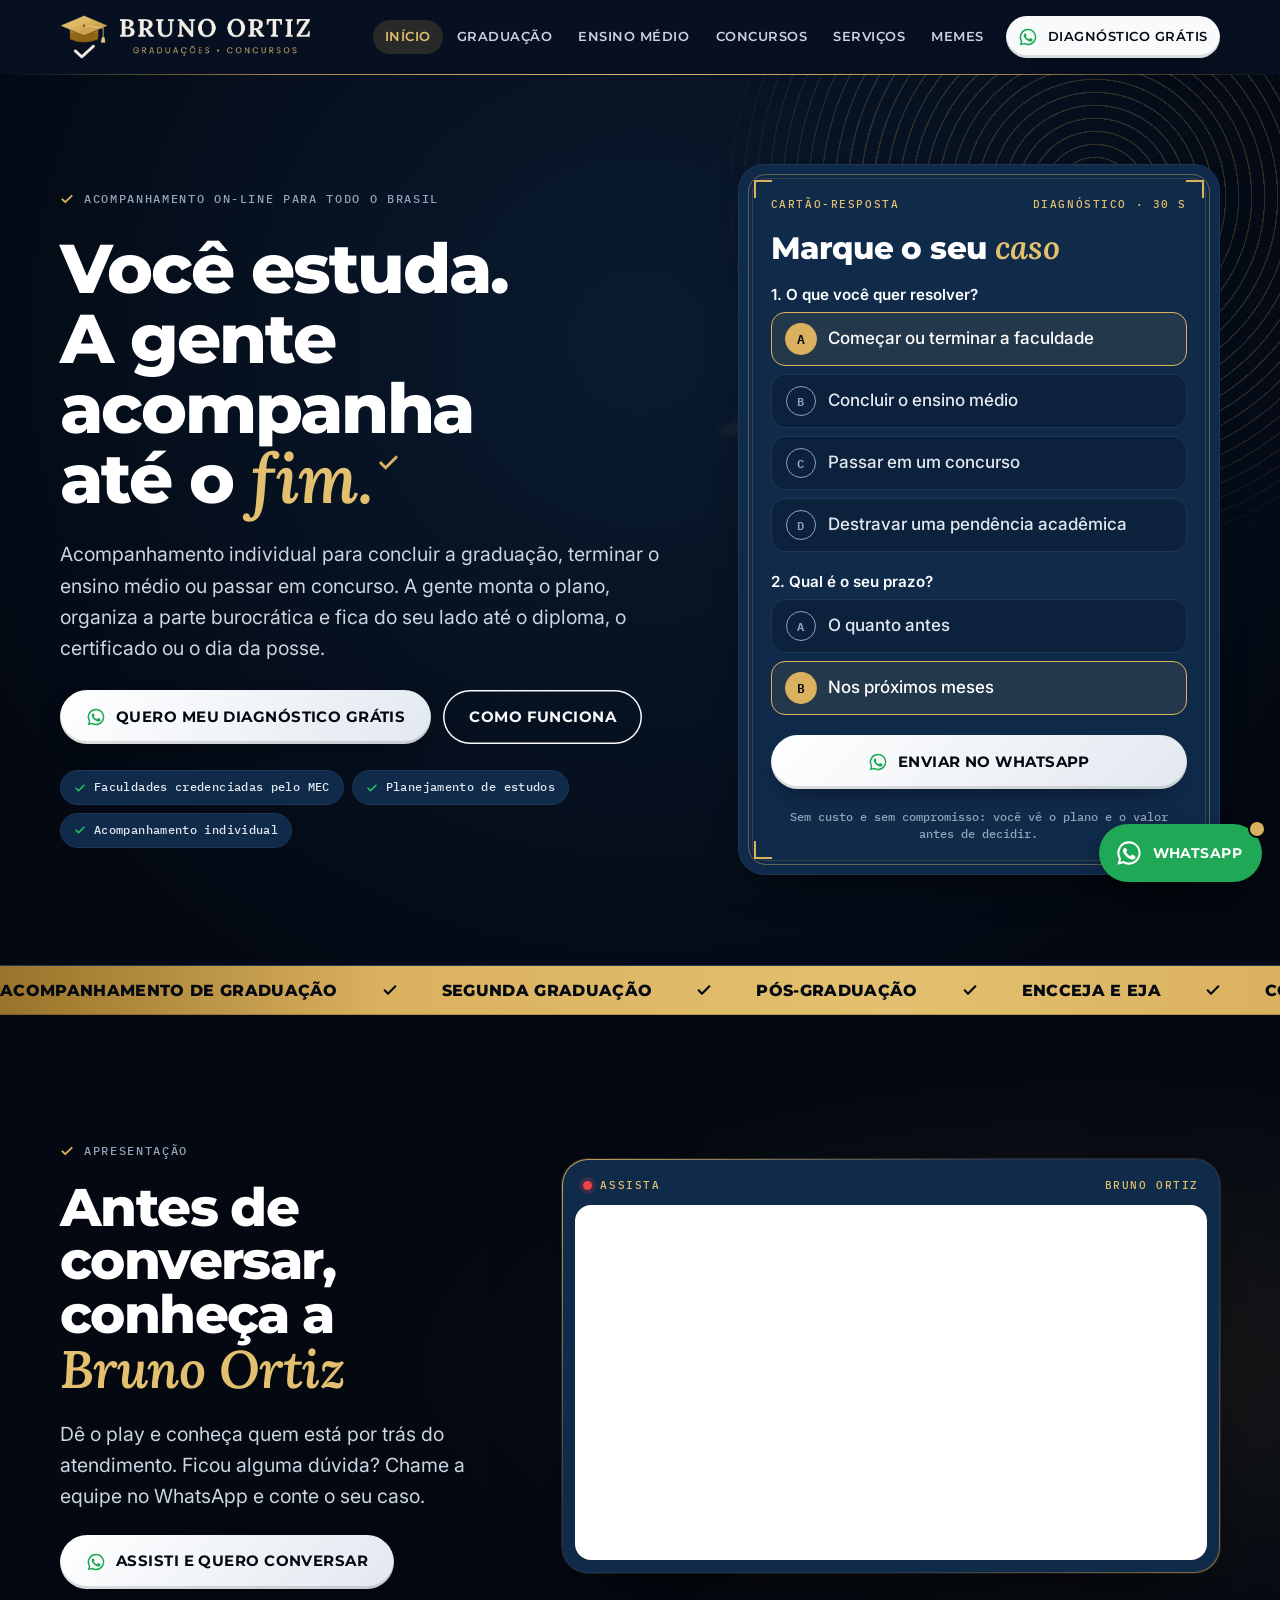
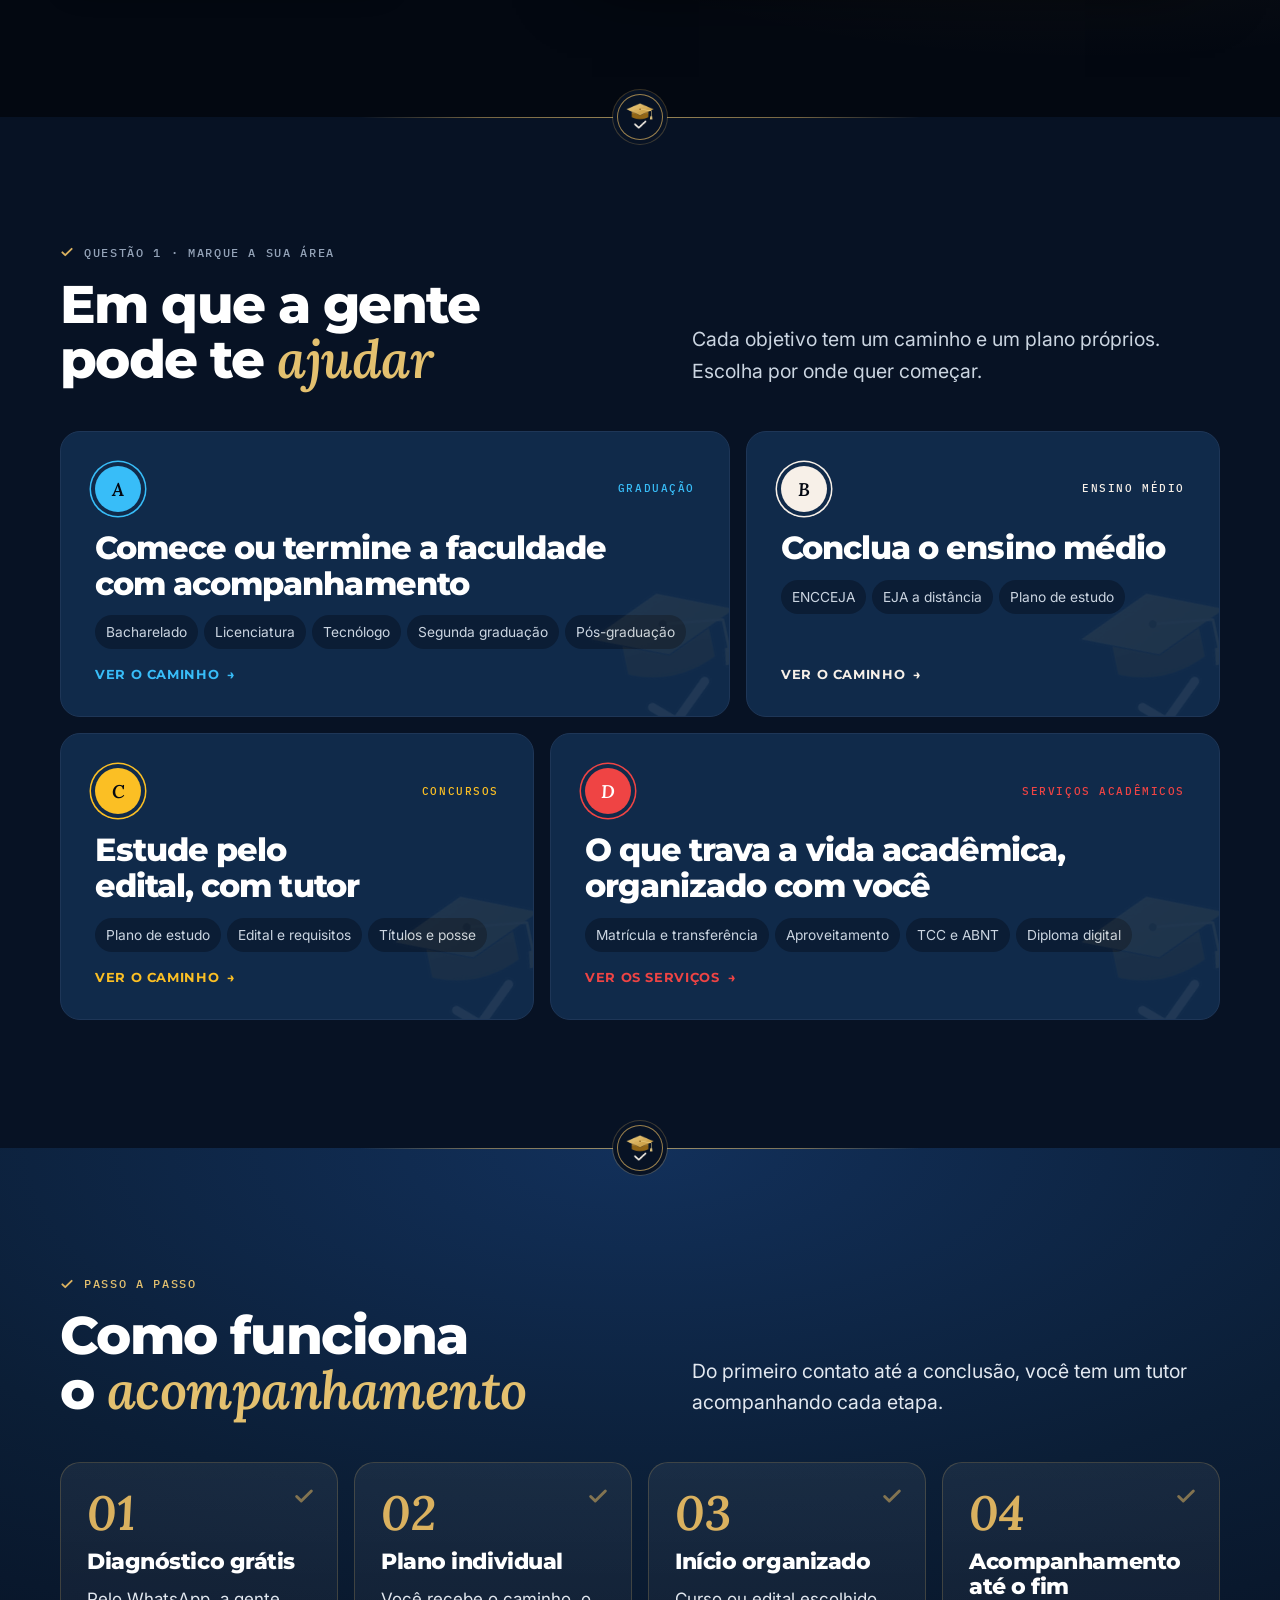
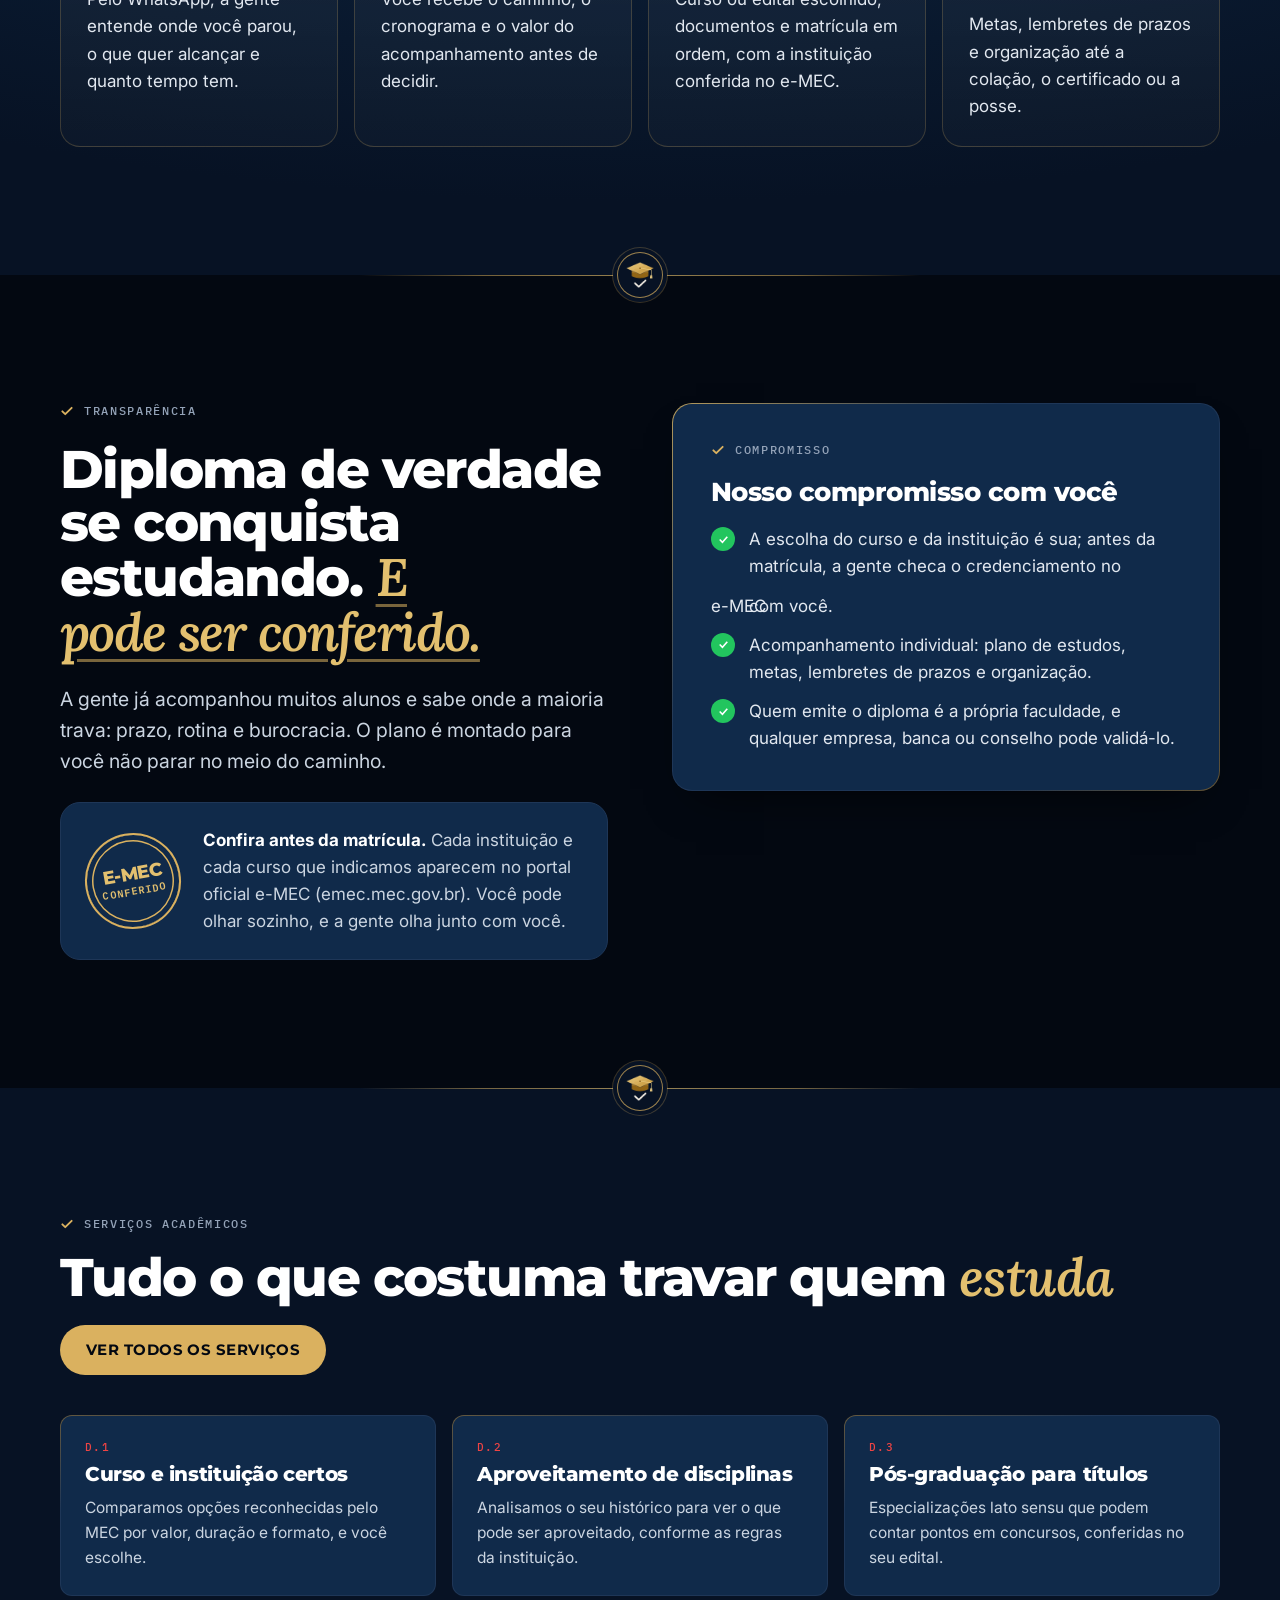
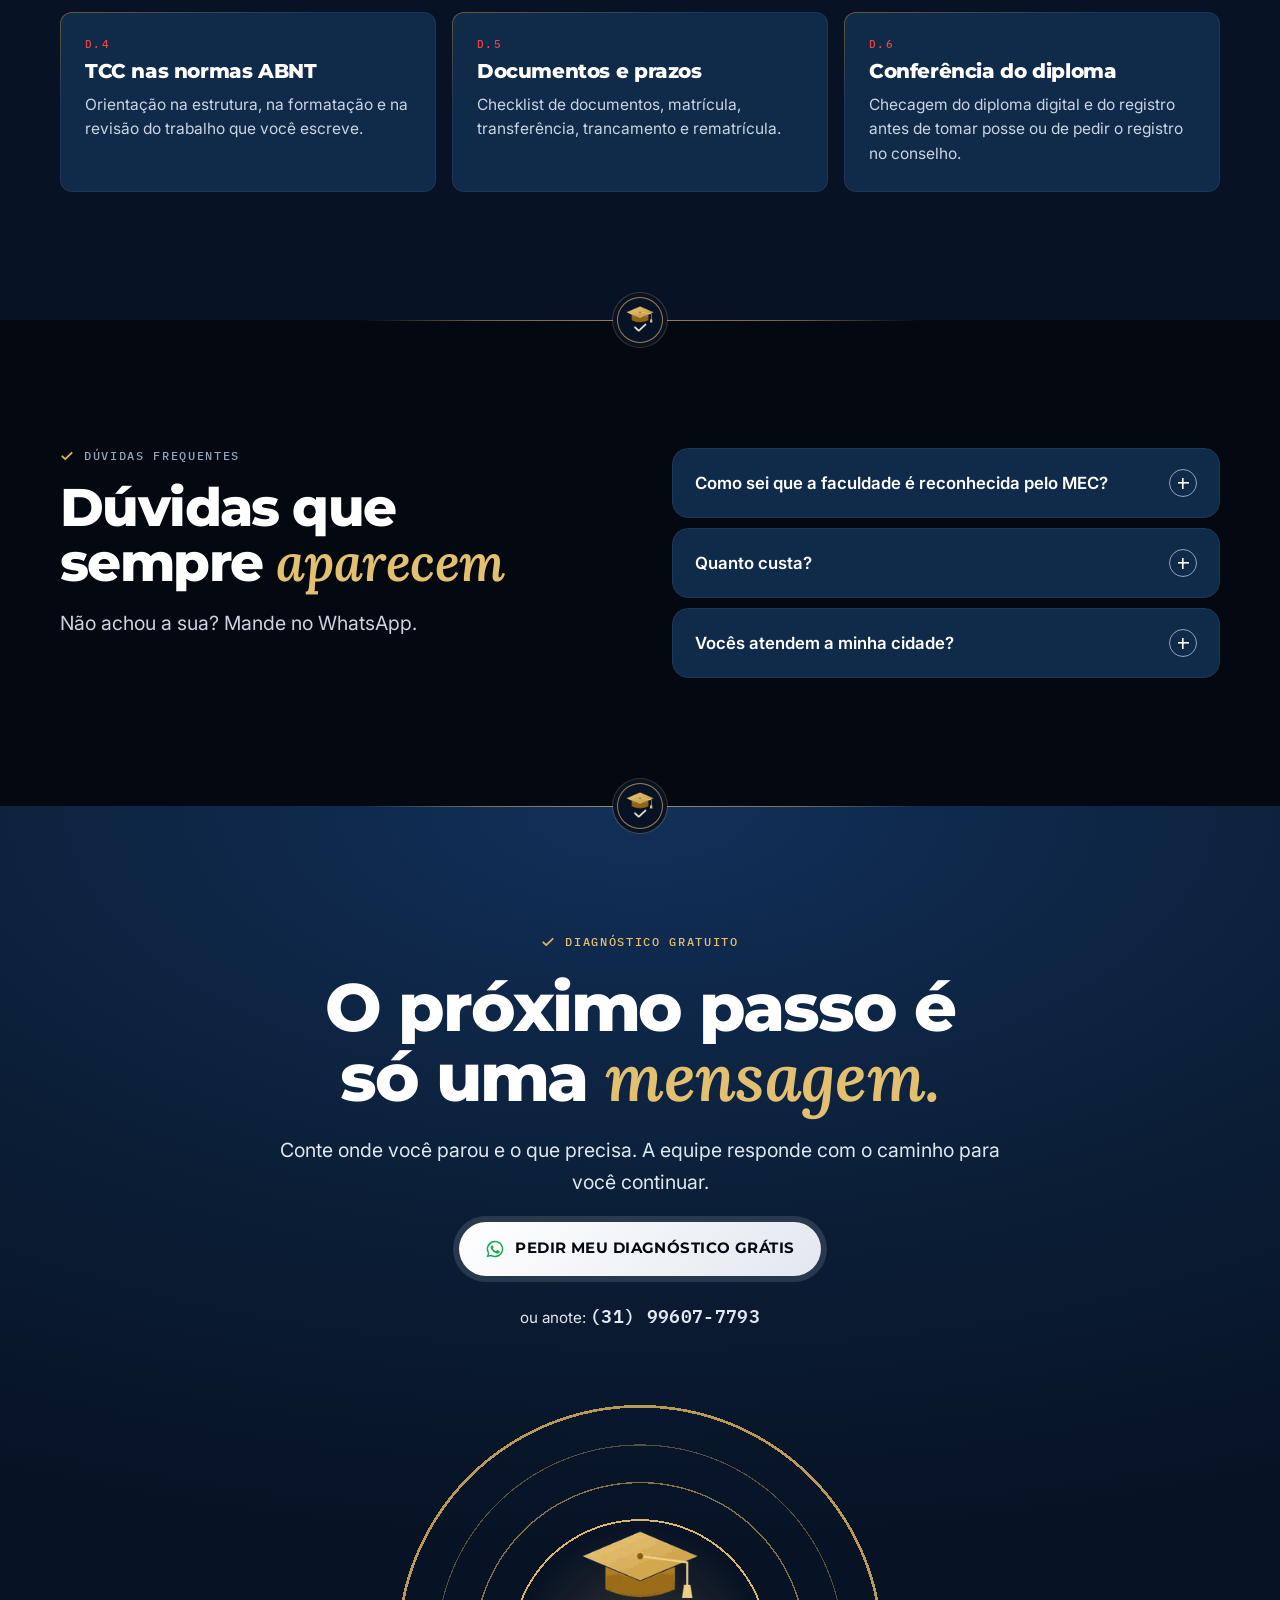
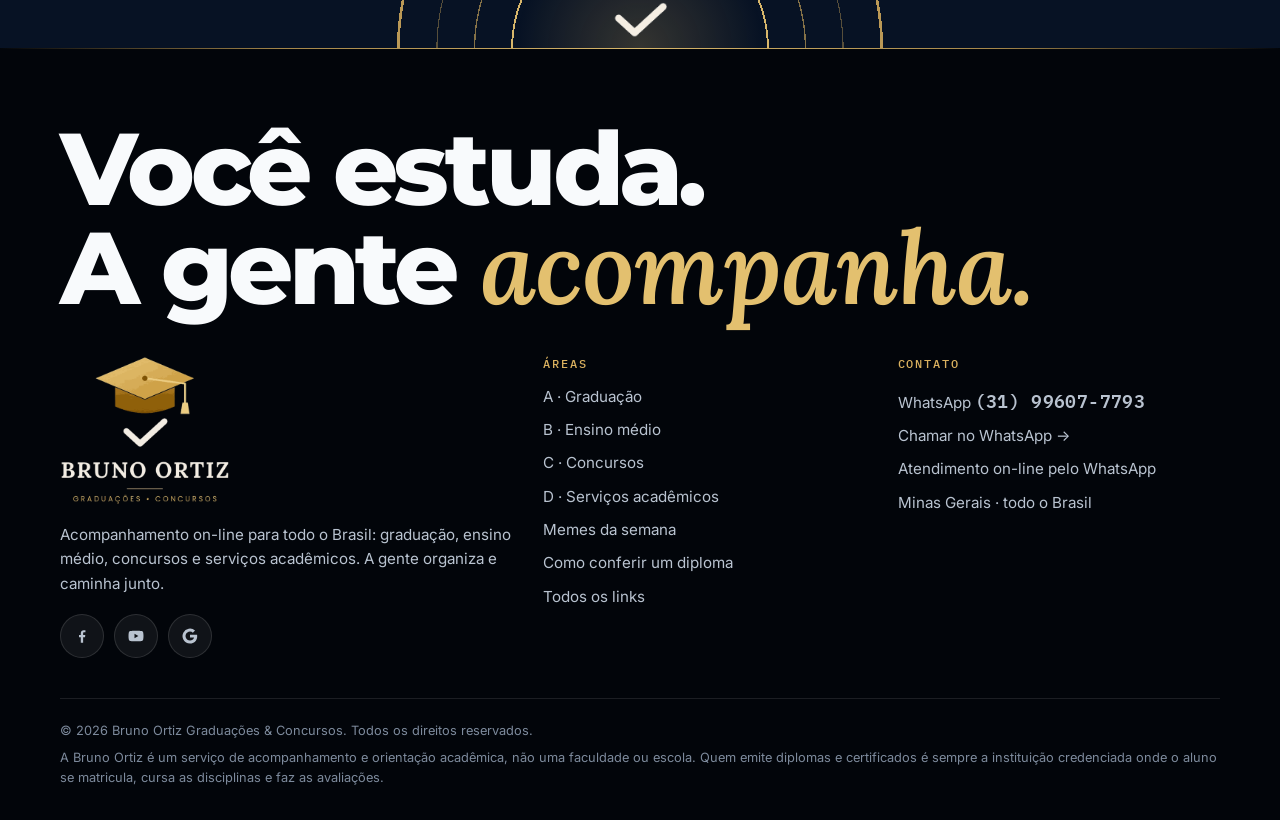
==== commit e8c2a98e: "Update index.html" ====
--- a/index.html
+++ b/index.html
@@ -49,16 +49,16 @@
 <section class="hero" aria-labelledby="h1">
   <div class="wrap">
     <div class="hero-copy">
-      <span class="eyebrow">Tutoria e acompanhamento · on-line para todo o Brasil</span>
+      <span class="eyebrow">Acompanhamento on-line para todo o Brasil</span>
       <h1 id="h1">Você estuda. A gente acompanha até o <span class="sol">fim.</span></h1>
-      <p class="lead">Tutoria individual para concluir a graduação, terminar o ensino médio ou passar em concurso. Você faz o curso, as provas e os trabalhos; a gente monta o plano, organiza a parte burocrática e fica do seu lado até o diploma, o certificado ou o dia da posse.</p>
+      <p class="lead">Acompanhamento individual para concluir a graduação, terminar o ensino médio ou passar em concurso. A gente monta o plano, organiza a parte burocrática e fica do seu lado até o diploma, o certificado ou o dia da posse.</p>
       <div class="actions">
         <a class="btn btn--wa" href="https://wa.me/5531996077793" data-wa="Olá, equipe Bruno Ortiz! Vim pelo site e quero um diagnóstico gratuito." data-wa-label="hero"><svg viewBox="0 0 24 24" aria-hidden="true"><path fill="currentColor" d="M12 2a10 10 0 0 0-8.6 15.1L2 22l5-1.3A10 10 0 1 0 12 2Zm0 18.2a8.2 8.2 0 0 1-4.2-1.2l-.3-.2-3 .8.8-2.9-.2-.3A8.2 8.2 0 1 1 12 20.2Zm4.5-6.1c-.2-.1-1.5-.7-1.7-.8s-.4-.1-.6.1-.7.8-.8 1-.3.2-.5.1a6.7 6.7 0 0 1-3.3-2.9c-.3-.4.2-.4.7-1.3.1-.2 0-.3 0-.4l-.8-1.8c-.2-.5-.4-.4-.6-.4h-.5a1 1 0 0 0-.7.3 3 3 0 0 0-.9 2.2 5.2 5.2 0 0 0 1.1 2.7 11.8 11.8 0 0 0 4.5 4c1.7.7 2.3.8 3.2.6a2.7 2.7 0 0 0 1.8-1.2 2.2 2.2 0 0 0 .1-1.3c0-.1-.2-.2-.5-.3Z"/></svg><span>Quero meu diagnóstico grátis</span></a>
         <a class="btn btn--ghost" href="#como-funciona">Como funciona</a>
       </div>
       <ul class="trust">
         <li>Faculdades credenciadas pelo MEC</li>
-        <li>Você faz as provas e o TCC</li>
+        <li>Planejamento de estudos</li>
         <li>Acompanhamento individual</li>
       </ul>
     </div>
@@ -84,7 +84,7 @@
   </div>
 </section>
 
-<div class="ticker" aria-hidden="true"><ul><li>Tutoria de graduação</li><li>Segunda graduação</li><li>Pós-graduação</li><li>ENCCEJA e EJA</li><li>Concursos públicos</li><li>Plano de estudos</li><li>TCC nas normas ABNT</li><li>Diploma reconhecido pelo MEC</li><li>Tutoria de graduação</li><li>Segunda graduação</li><li>Pós-graduação</li><li>ENCCEJA e EJA</li><li>Concursos públicos</li><li>Plano de estudos</li><li>TCC nas normas ABNT</li><li>Diploma reconhecido pelo MEC</li></ul></div>
+<div class="ticker" aria-hidden="true"><ul><li>Acompanhamento de graduação</li><li>Segunda graduação</li><li>Pós-graduação</li><li>ENCCEJA e EJA</li><li>Concursos públicos</li><li>Plano de estudos</li><li>TCC nas normas ABNT</li><li>Diploma reconhecido pelo MEC</li><li>Acompanhamento de graduação</li><li>Segunda graduação</li><li>Pós-graduação</li><li>ENCCEJA e EJA</li><li>Concursos públicos</li><li>Plano de estudos</li><li>TCC nas normas ABNT</li><li>Diploma reconhecido pelo MEC</li></ul></div>
 
 <section class="band video-band" aria-labelledby="video-titulo">
   <div class="wrap video-grid">
@@ -135,14 +135,14 @@
 <section class="band band--blue" id="como-funciona" aria-labelledby="passos">
   <div class="wrap stack" style="gap:44px">
     <div class="head-row">
-      <div class="stack"><span class="eyebrow">Passo a passo</span><h2 id="passos">Como funciona<br>a <em>tutoria</em></h2></div>
+      <div class="stack"><span class="eyebrow">Passo a passo</span><h2 id="passos">Como funciona<br>o <em>acompanhamento</em></h2></div>
       <p class="lead">Do primeiro contato até a conclusão, você tem um tutor acompanhando cada etapa.</p>
     </div>
     <ol class="steps">
       <li class="reveal"><h3>Diagnóstico grátis</h3><p>Pelo WhatsApp, a gente entende onde você parou, o que quer alcançar e quanto tempo tem.</p></li>
       <li class="reveal"><h3>Plano individual</h3><p>Você recebe o caminho, o cronograma e o valor do acompanhamento antes de decidir.</p></li>
       <li class="reveal"><h3>Início organizado</h3><p>Curso ou edital escolhido, documentos e matrícula em ordem, com a instituição conferida no <span class="nb">e-MEC</span>.</p></li>
-      <li class="reveal"><h3>Tutoria até o fim</h3><p>Metas, lembretes de prazos e orientação nos estudos e trabalhos até a colação, o certificado ou a posse.</p></li>
+      <li class="reveal"><h3>Acompanhamento até o fim</h3><p>Metas, lembretes de prazos e organização até a colação, o certificado ou a posse.</p></li>
     </ol>
   </div>
 </section>
@@ -160,9 +160,8 @@
     </div>
     <div class="reveal"><div class="pledge">
   <span class="eyebrow">Compromisso</span>
-  <h3>O que a gente faz e o que fica com você</h3>
-  <ul class="checks"><li>A escolha do curso e da instituição é sua; antes da matrícula, a gente checa o credenciamento no <span class="nb">e-MEC</span> com você.</li><li>Tutoria individual: plano de estudos, metas, lembretes de prazos e orientação nos trabalhos.</li><li>Quem emite o diploma é a própria faculdade, e qualquer empresa, banca ou conselho pode validá-lo.</li></ul>
-  <ul class="checks no"><li>Não fazemos provas, aulas, atividades nem TCC no lugar do aluno.</li><li>Não vendemos diploma e não prometemos aprovação.</li></ul>
+  <h3>Nosso compromisso com você</h3>
+  <ul class="checks"><li>A escolha do curso e da instituição é sua; antes da matrícula, a gente checa o credenciamento no <span class="nb">e-MEC</span> com você.</li><li>Acompanhamento individual: plano de estudos, metas, lembretes de prazos e organização.</li><li>Quem emite o diploma é a própria faculdade, e qualquer empresa, banca ou conselho pode validá-lo.</li></ul>
 </div></div>
   </div>
 </section>
@@ -187,7 +186,7 @@
 <section class="band" aria-labelledby="duvidas">
   <div class="wrap split">
     <div class="stack"><span class="eyebrow">Dúvidas frequentes</span><h2 id="duvidas">Dúvidas que sempre <em>aparecem</em></h2><p class="lead">Não achou a sua? Mande no WhatsApp.</p></div>
-    <div class="faq"><details><summary>Vocês fazem as provas ou os trabalhos por mim?</summary><p>Não. Quem estuda, faz as provas, as atividades e o TCC é você. A tutoria organiza o caminho, orienta os estudos e acompanha os prazos para você chegar até o fim.</p></details><details><summary>Como sei que a faculdade é reconhecida pelo MEC?</summary><p>Toda instituição e todo curso podem ser consultados no portal <span class="nb">e-MEC</span> (emec.mec.gov.br). A gente faz essa conferência com você antes da matrícula.</p></details><details><summary>Quanto custa?</summary><p>É um atendimento individual e pago, e o valor depende do seu objetivo. O diagnóstico pelo WhatsApp é gratuito, e a proposta chega antes de você decidir qualquer coisa.</p></details><details><summary>Vocês atendem a minha cidade?</summary><p>Sim. O atendimento é on-line, pelo WhatsApp, para todo o Brasil.</p></details></div>
+    <div class="faq"><details><summary>Como sei que a faculdade é reconhecida pelo MEC?</summary><p>Toda instituição e todo curso podem ser consultados no portal <span class="nb">e-MEC</span> (emec.mec.gov.br). A gente faz essa conferência com você antes da matrícula.</p></details><details><summary>Quanto custa?</summary><p>É um atendimento individual e pago, e o valor depende do seu objetivo. O diagnóstico pelo WhatsApp é gratuito, e a proposta chega antes de você decidir qualquer coisa.</p></details><details><summary>Vocês atendem a minha cidade?</summary><p>Sim. O atendimento é on-line, pelo WhatsApp, para todo o Brasil.</p></details></div>
   </div>
 </section>
 
@@ -208,7 +207,7 @@
     <div class="foot-grid">
       <div class="stack">
         <a class="brand-foot" href="index.html" aria-label="Bruno Ortiz, página inicial"><img src="assets/logo-completo.png" width="170" height="149" alt="Bruno Ortiz · Graduações e Concursos" loading="lazy"></a>
-        <p>Tutoria e acompanhamento on-line para todo o Brasil: graduação, ensino médio, concursos e serviços acadêmicos. Você faz o curso, as provas e os trabalhos; a gente organiza e caminha junto.</p>
+        <p>Acompanhamento on-line para todo o Brasil: graduação, ensino médio, concursos e serviços acadêmicos. A gente organiza e caminha junto.</p>
         <div class="socials"><a data-social="facebook" href="https://www.facebook.com/1110130492177431" target="_blank" rel="noopener" aria-label="Facebook"><svg viewBox="0 0 24 24" aria-hidden="true"><path d="M13.5 21v-7.5H16l.4-3h-2.9V8.6c0-.9.3-1.5 1.5-1.5h1.6V4.4a21 21 0 0 0-2.3-.1c-2.3 0-3.9 1.4-3.9 4v2.2H8v3h2.4V21h3.1Z"/></svg></a><a data-social="youtube" href="https://www.youtube.com/channel/UCFcYFOVcGCRMS1OHLwovt9w" target="_blank" rel="noopener" aria-label="YouTube"><svg viewBox="0 0 24 24" aria-hidden="true"><path d="M21.6 7.2a2.5 2.5 0 0 0-1.8-1.8C18.2 5 12 5 12 5s-6.2 0-7.8.4A2.5 2.5 0 0 0 2.4 7.2 26 26 0 0 0 2 12a26 26 0 0 0 .4 4.8 2.5 2.5 0 0 0 1.8 1.8C5.8 19 12 19 12 19s6.2 0 7.8-.4a2.5 2.5 0 0 0 1.8-1.8A26 26 0 0 0 22 12a26 26 0 0 0-.4-4.8ZM10 15V9l5.2 3L10 15Z"/></svg></a><a data-social="google" href="https://www.google.com/search?q=Bruno+Aprova+Concursos" target="_blank" rel="noopener" aria-label="Google Meu Negócio"><svg viewBox="0 0 24 24" aria-hidden="true"><path d="M21.6 12.2c0-.7-.1-1.4-.2-2H12v3.8h5.4a4.6 4.6 0 0 1-2 3v2.5h3.2c1.9-1.7 3-4.3 3-7.3ZM12 22c2.7 0 5-.9 6.6-2.4l-3.2-2.5c-.9.6-2 1-3.4 1-2.6 0-4.8-1.8-5.6-4.1H3.1v2.6A10 10 0 0 0 12 22Zm-5.6-8a6 6 0 0 1 0-3.9V7.5H3.1a10 10 0 0 0 0 9l3.3-2.5ZM12 6c1.5 0 2.8.5 3.8 1.5l2.9-2.9A10 10 0 0 0 3.1 7.5l3.3 2.6C7.2 7.8 9.4 6 12 6Z"/></svg></a><a data-social="instagram" href="" target="_blank" rel="noopener" aria-label="Instagram" hidden><svg viewBox="0 0 24 24" aria-hidden="true"><path d="M12 7a5 5 0 1 0 0 10 5 5 0 0 0 0-10Zm0 8.2A3.2 3.2 0 1 1 12 8.8a3.2 3.2 0 0 1 0 6.4ZM17.3 5.5a1.2 1.2 0 1 0 0 2.4 1.2 1.2 0 0 0 0-2.4ZM12 3.8c2.7 0 3 0 4 .1 2.7.1 4 1.4 4.1 4.1.1 1 .1 1.3.1 4s0 3-.1 4c-.1 2.7-1.4 4-4.1 4.1-1 .1-1.3.1-4 .1s-3 0-4-.1c-2.7-.1-4-1.4-4.1-4.1-.1-1-.1-1.3-.1-4s0-3 .1-4C4 5.3 5.3 4 8 3.9c1 0 1.3-.1 4-.1ZM12 2C9.3 2 8.9 2 7.9 2.1 4.2 2.2 2.2 4.2 2.1 7.9 2 8.9 2 9.3 2 12s0 3.1.1 4.1c.1 3.7 2.1 5.7 5.8 5.8 1 .1 1.4.1 4.1.1s3.1 0 4.1-.1c3.7-.1 5.7-2.1 5.8-5.8.1-1 .1-1.4.1-4.1s0-3.1-.1-4.1c-.1-3.7-2.1-5.7-5.8-5.8C15.1 2 14.7 2 12 2Z"/></svg></a></div>
       </div>
       <div><h4>Áreas</h4><ul><li><a href="diploma.html">A · Graduação</a></li><li><a href="ensino-medio.html">B · Ensino médio</a></li><li><a href="aprovacao.html">C · Concursos</a></li><li><a href="servicos-academicos.html">D · Serviços acadêmicos</a></li><li><a href="memes.html">Memes da semana</a></li><li><a href="artigo.html">Como conferir um diploma</a></li><li><a href="redes.html">Todos os links</a></li></ul></div>
@@ -220,8 +219,8 @@
       </ul></div>
     </div>
     <div class="legal">
-      <span>© <span id="year">2026</span> Bruno Ortiz Graduações & Concursos. Todos os direitos reservados.</span>
-      <span>A Bruno Ortiz é um serviço de tutoria e orientação acadêmica, não uma faculdade ou escola. Quem emite diplomas e certificados é sempre a instituição credenciada onde o aluno se matricula, cursa as disciplinas e faz as avaliações. Não realizamos provas, atividades ou trabalhos no lugar do aluno.</span>
+      <span>©️ <span id="year">2026</span> Bruno Ortiz Graduações & Concursos. Todos os direitos reservados.</span>
+      <span>A Bruno Ortiz é um serviço de acompanhamento e orientação acadêmica, não uma faculdade ou escola. Quem emite diplomas e certificados é sempre a instituição credenciada onde o aluno se matricula, cursa as disciplinas e faz as avaliações.</span>
     </div>
   </div>
 </footer>
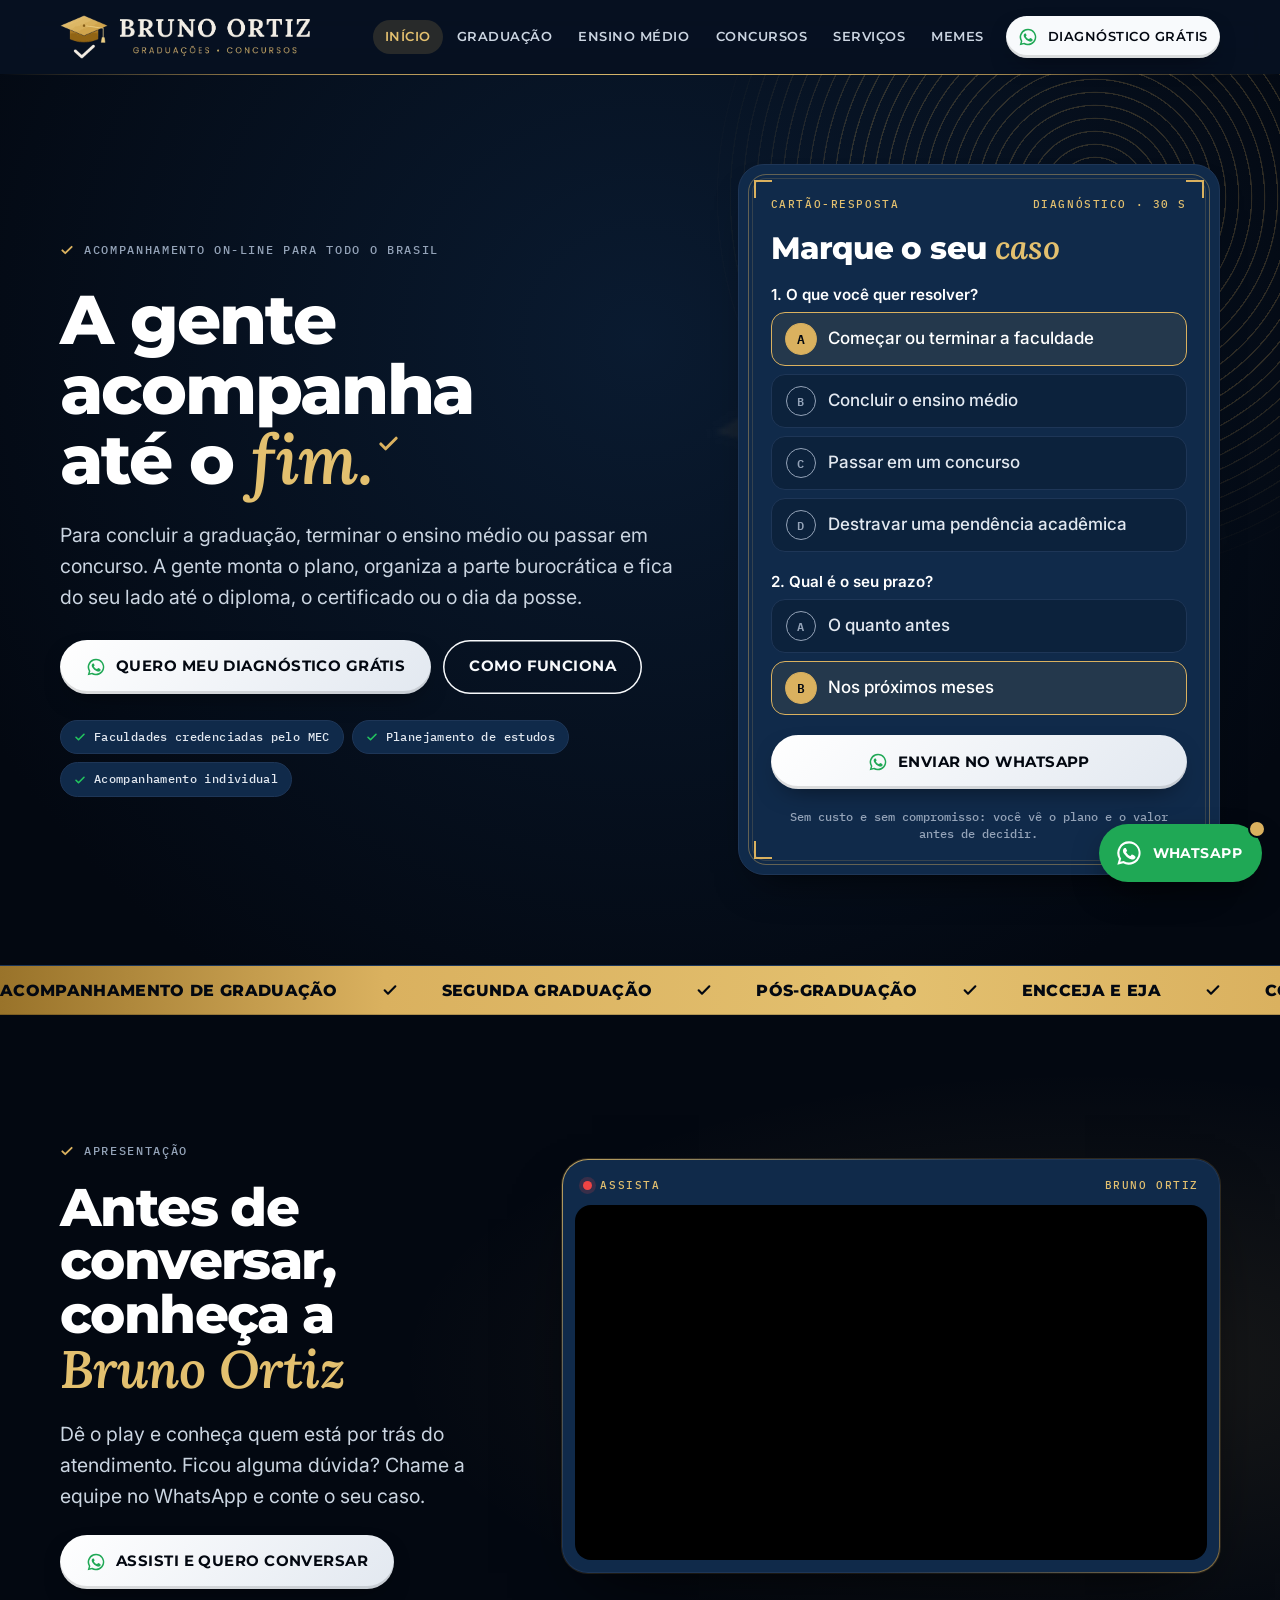
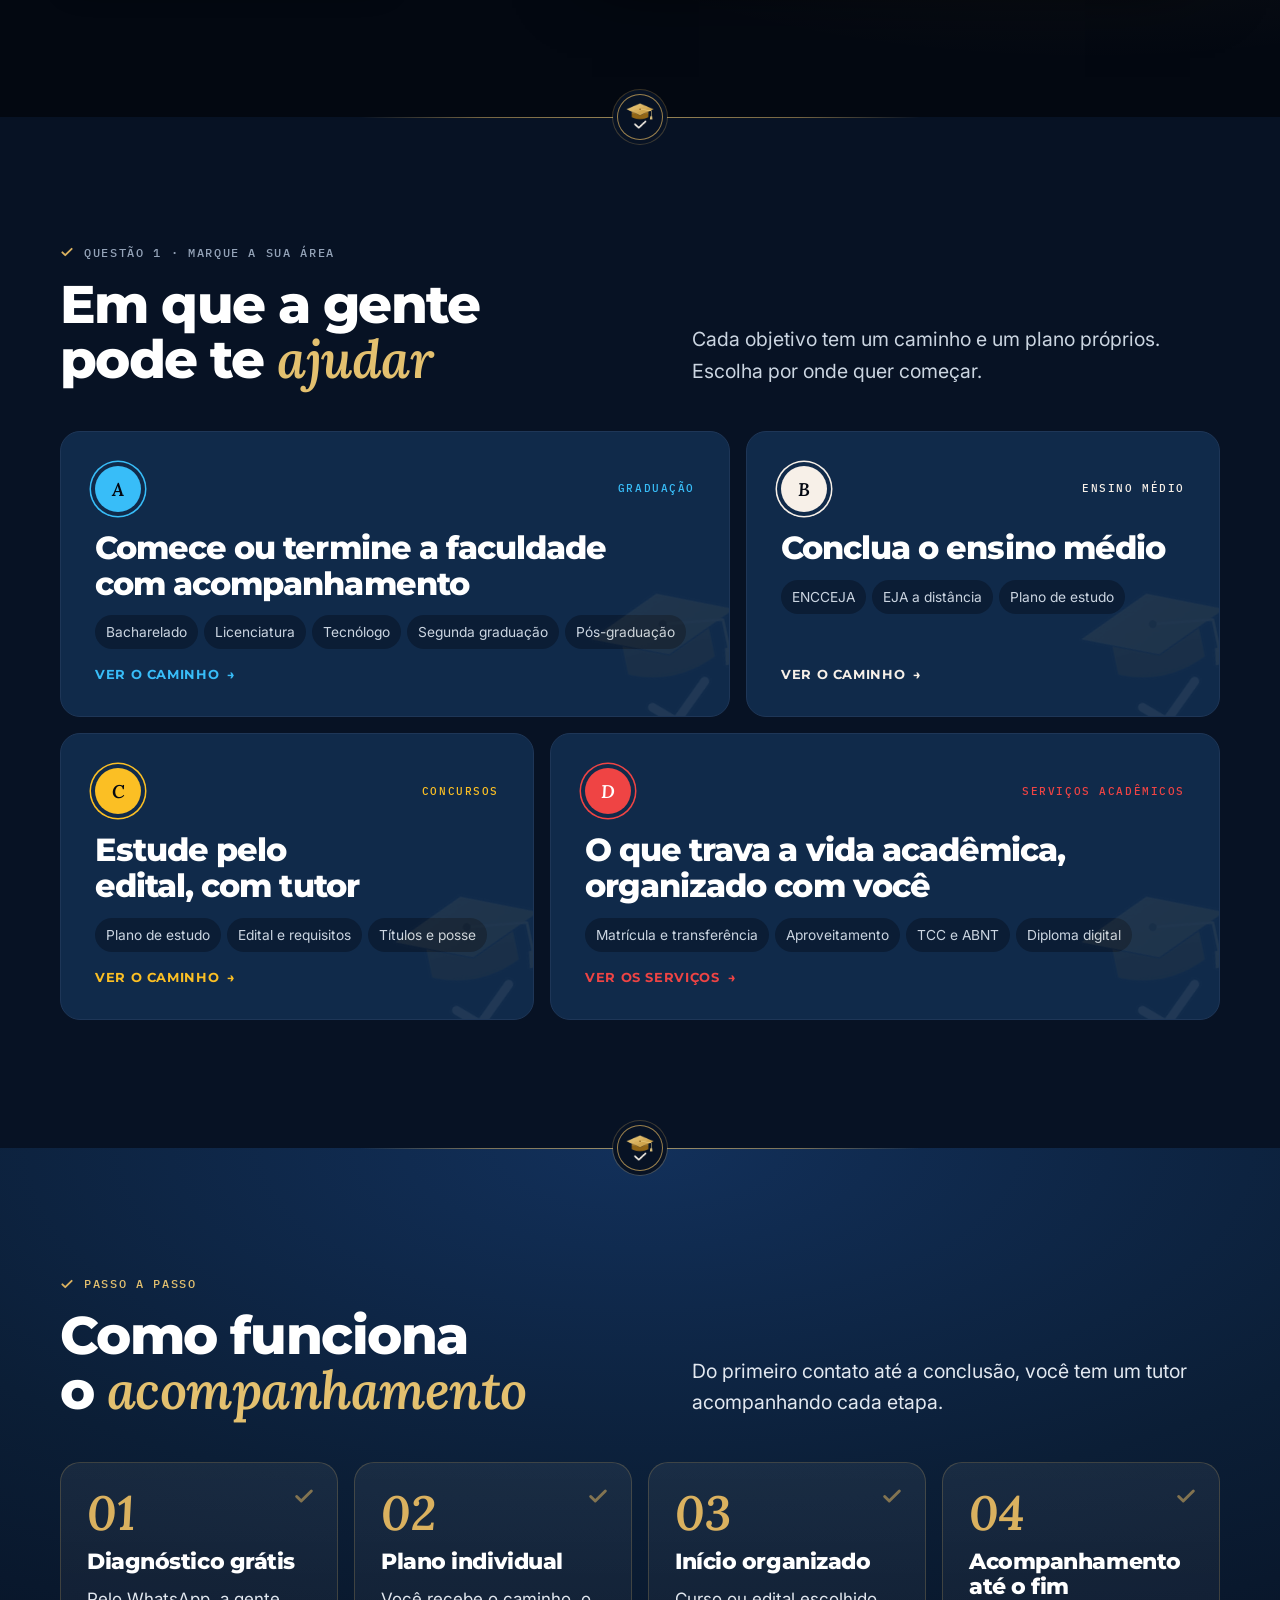
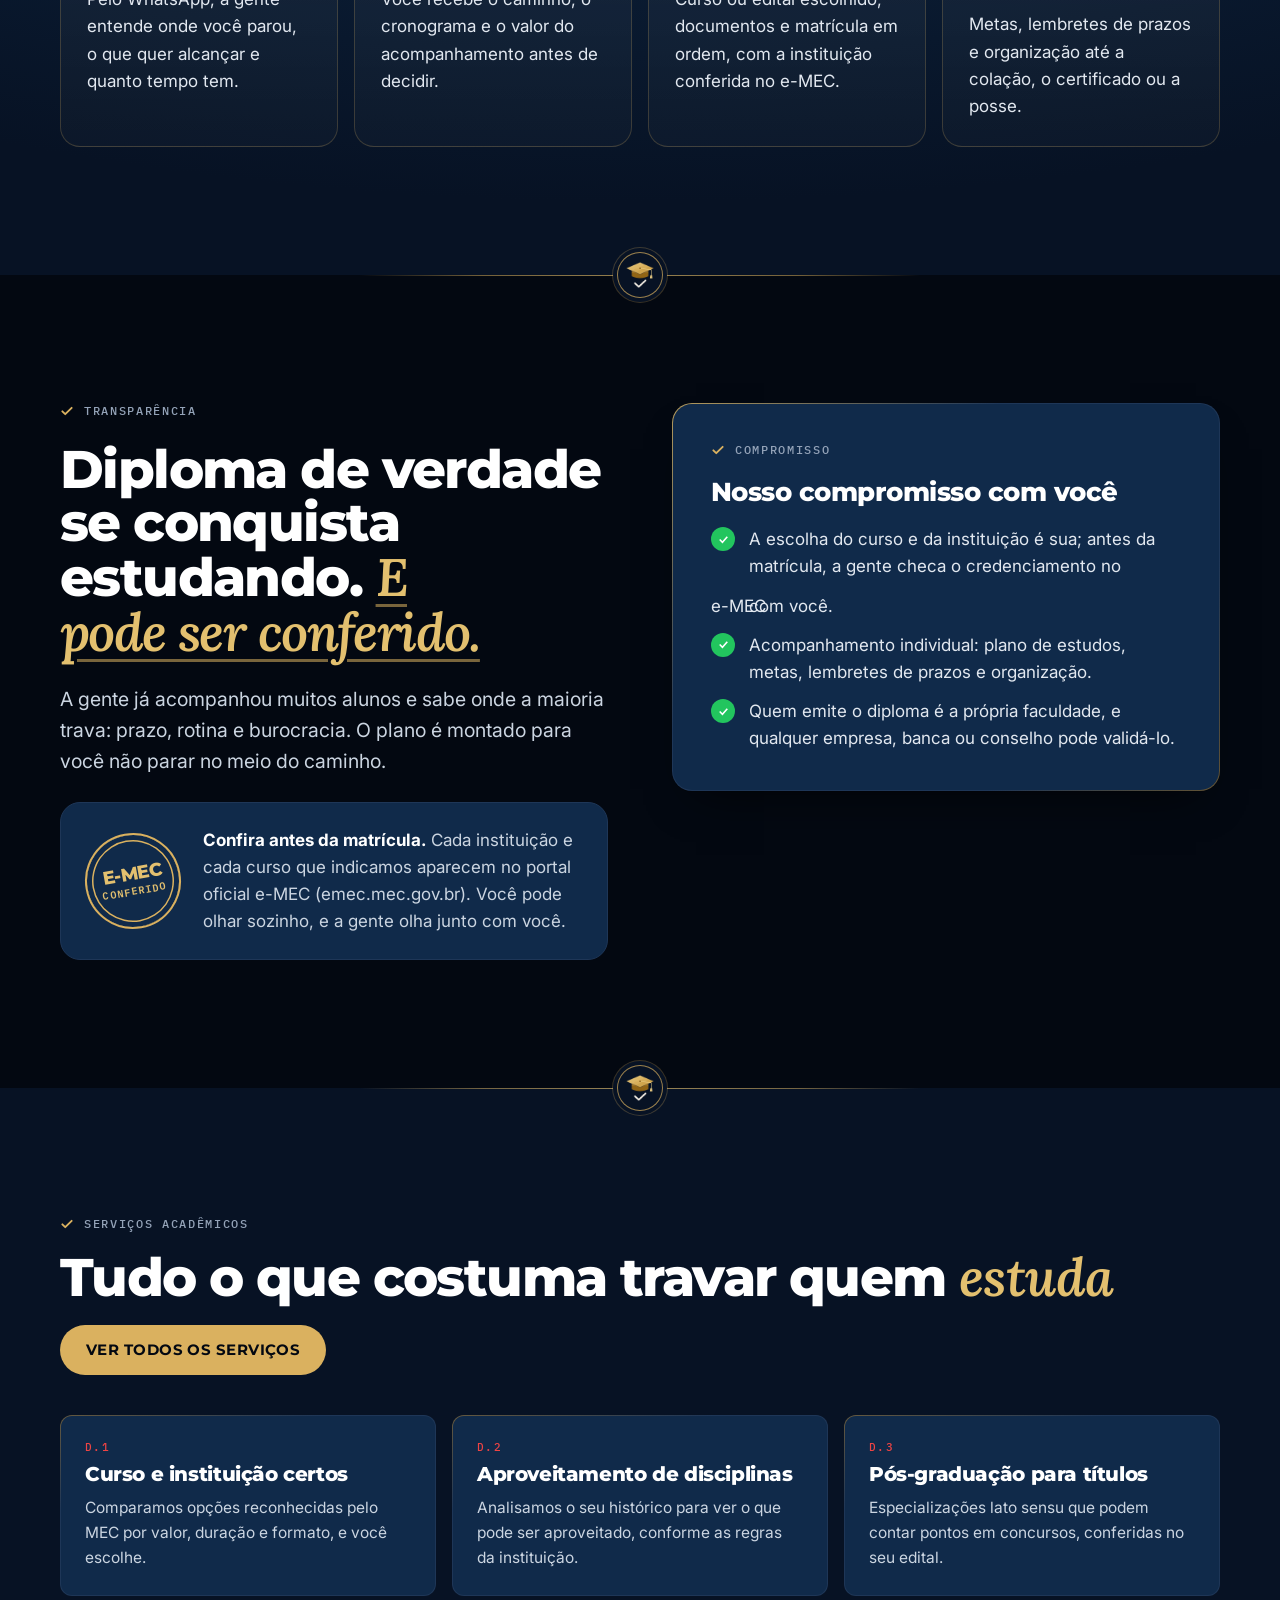
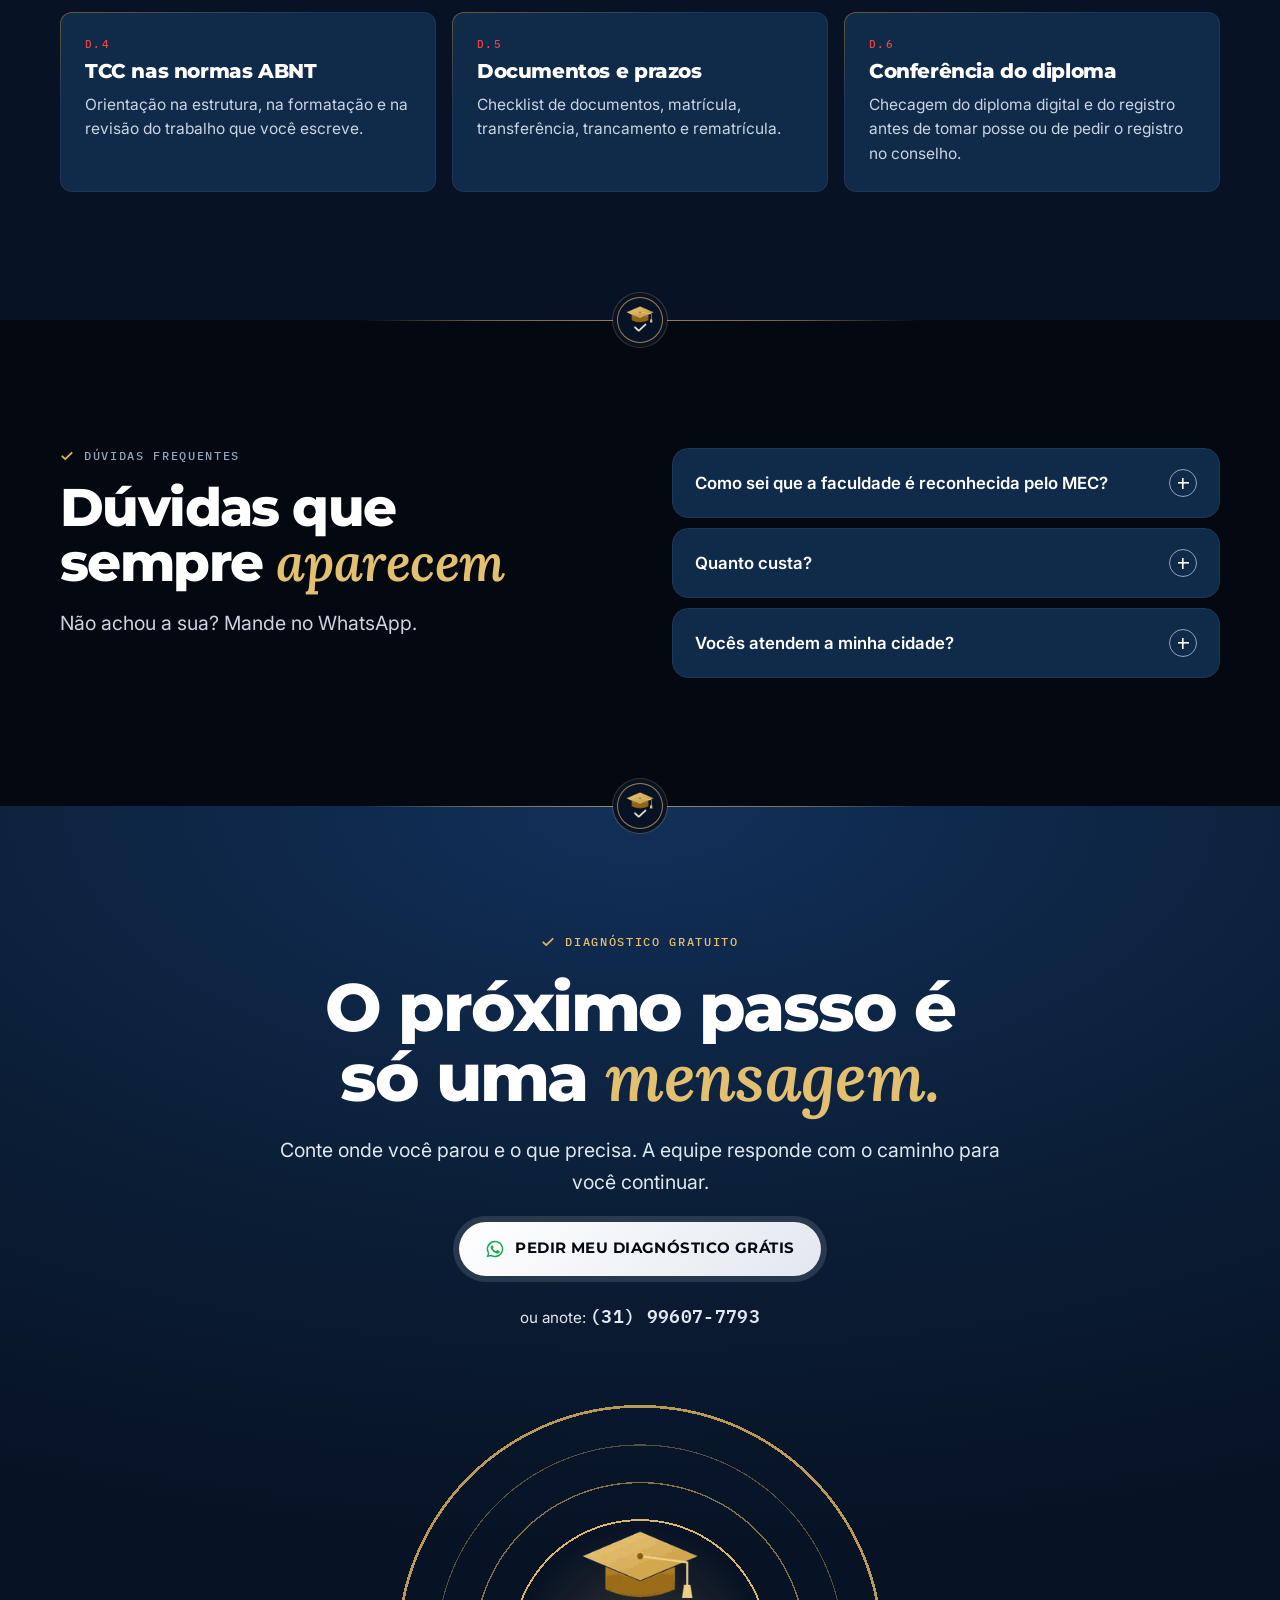
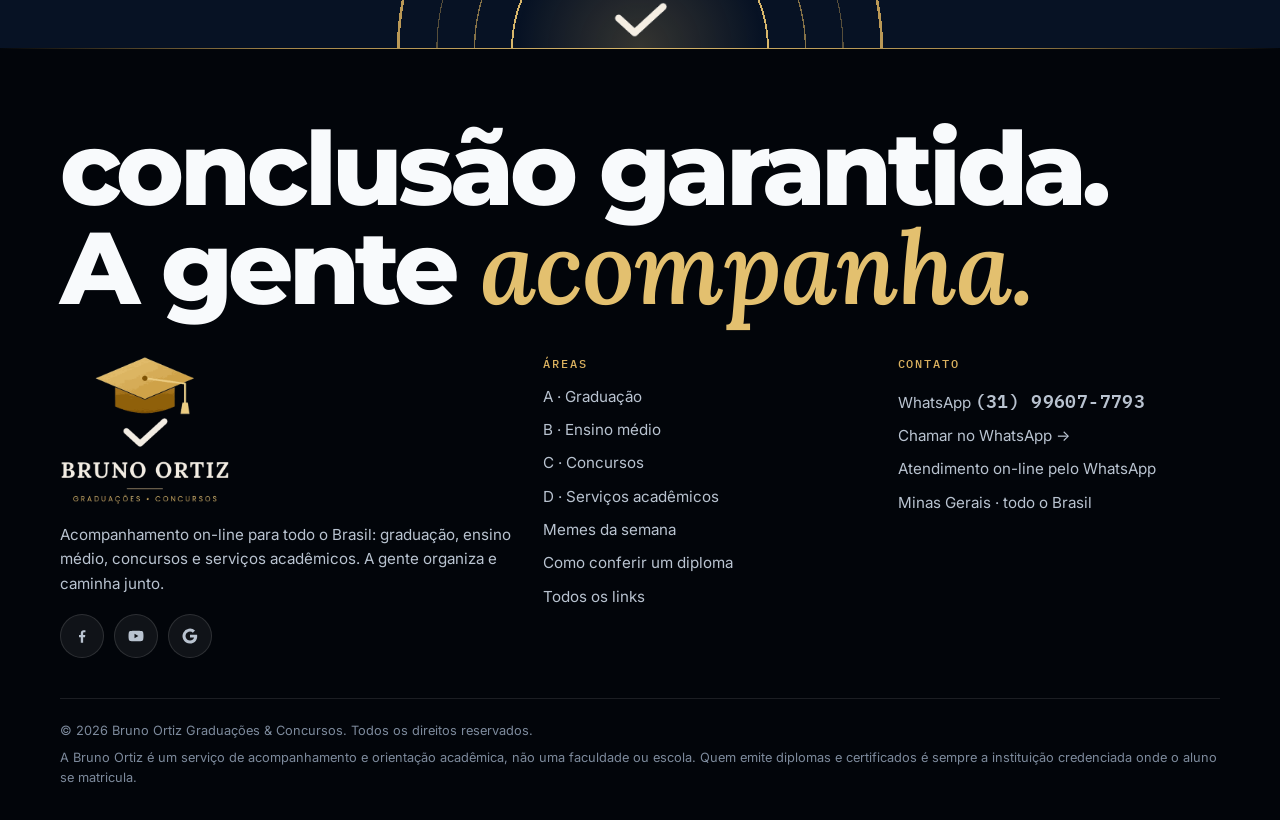
==== commit 8de5b47b: "Update index.html" ====
--- a/index.html
+++ b/index.html
@@ -50,8 +50,8 @@
   <div class="wrap">
     <div class="hero-copy">
       <span class="eyebrow">Acompanhamento on-line para todo o Brasil</span>
-      <h1 id="h1">Você estuda. A gente acompanha até o <span class="sol">fim.</span></h1>
-      <p class="lead">Acompanhamento individual para concluir a graduação, terminar o ensino médio ou passar em concurso. A gente monta o plano, organiza a parte burocrática e fica do seu lado até o diploma, o certificado ou o dia da posse.</p>
+      <h1 id="h1"> A gente acompanha até o <span class="sol">fim.</span></h1>
+      <p class="lead">Para concluir a graduação, terminar o ensino médio ou passar em concurso. A gente monta o plano, organiza a parte burocrática e fica do seu lado até o diploma, o certificado ou o dia da posse.</p>
       <div class="actions">
         <a class="btn btn--wa" href="https://wa.me/5531996077793" data-wa="Olá, equipe Bruno Ortiz! Vim pelo site e quero um diagnóstico gratuito." data-wa-label="hero"><svg viewBox="0 0 24 24" aria-hidden="true"><path fill="currentColor" d="M12 2a10 10 0 0 0-8.6 15.1L2 22l5-1.3A10 10 0 1 0 12 2Zm0 18.2a8.2 8.2 0 0 1-4.2-1.2l-.3-.2-3 .8.8-2.9-.2-.3A8.2 8.2 0 1 1 12 20.2Zm4.5-6.1c-.2-.1-1.5-.7-1.7-.8s-.4-.1-.6.1-.7.8-.8 1-.3.2-.5.1a6.7 6.7 0 0 1-3.3-2.9c-.3-.4.2-.4.7-1.3.1-.2 0-.3 0-.4l-.8-1.8c-.2-.5-.4-.4-.6-.4h-.5a1 1 0 0 0-.7.3 3 3 0 0 0-.9 2.2 5.2 5.2 0 0 0 1.1 2.7 11.8 11.8 0 0 0 4.5 4c1.7.7 2.3.8 3.2.6a2.7 2.7 0 0 0 1.8-1.2 2.2 2.2 0 0 0 .1-1.3c0-.1-.2-.2-.5-.3Z"/></svg><span>Quero meu diagnóstico grátis</span></a>
         <a class="btn btn--ghost" href="#como-funciona">Como funciona</a>
@@ -203,7 +203,7 @@
 </main>
 <footer class="site-foot">
   <div class="wrap">
-    <p class="foot-big">Você estuda.<br>A gente <span>acompanha.</span></p>
+    <p class="foot-big">conclusão garantida.<br>A gente <span>acompanha.</span></p>
     <div class="foot-grid">
       <div class="stack">
         <a class="brand-foot" href="index.html" aria-label="Bruno Ortiz, página inicial"><img src="assets/logo-completo.png" width="170" height="149" alt="Bruno Ortiz · Graduações e Concursos" loading="lazy"></a>
@@ -220,7 +220,7 @@
     </div>
     <div class="legal">
       <span>©️ <span id="year">2026</span> Bruno Ortiz Graduações & Concursos. Todos os direitos reservados.</span>
-      <span>A Bruno Ortiz é um serviço de acompanhamento e orientação acadêmica, não uma faculdade ou escola. Quem emite diplomas e certificados é sempre a instituição credenciada onde o aluno se matricula, cursa as disciplinas e faz as avaliações.</span>
+      <span>A Bruno Ortiz é um serviço de acompanhamento e orientação acadêmica, não uma faculdade ou escola. Quem emite diplomas e certificados é sempre a instituição credenciada onde o aluno se matricula.</span>
     </div>
   </div>
 </footer>
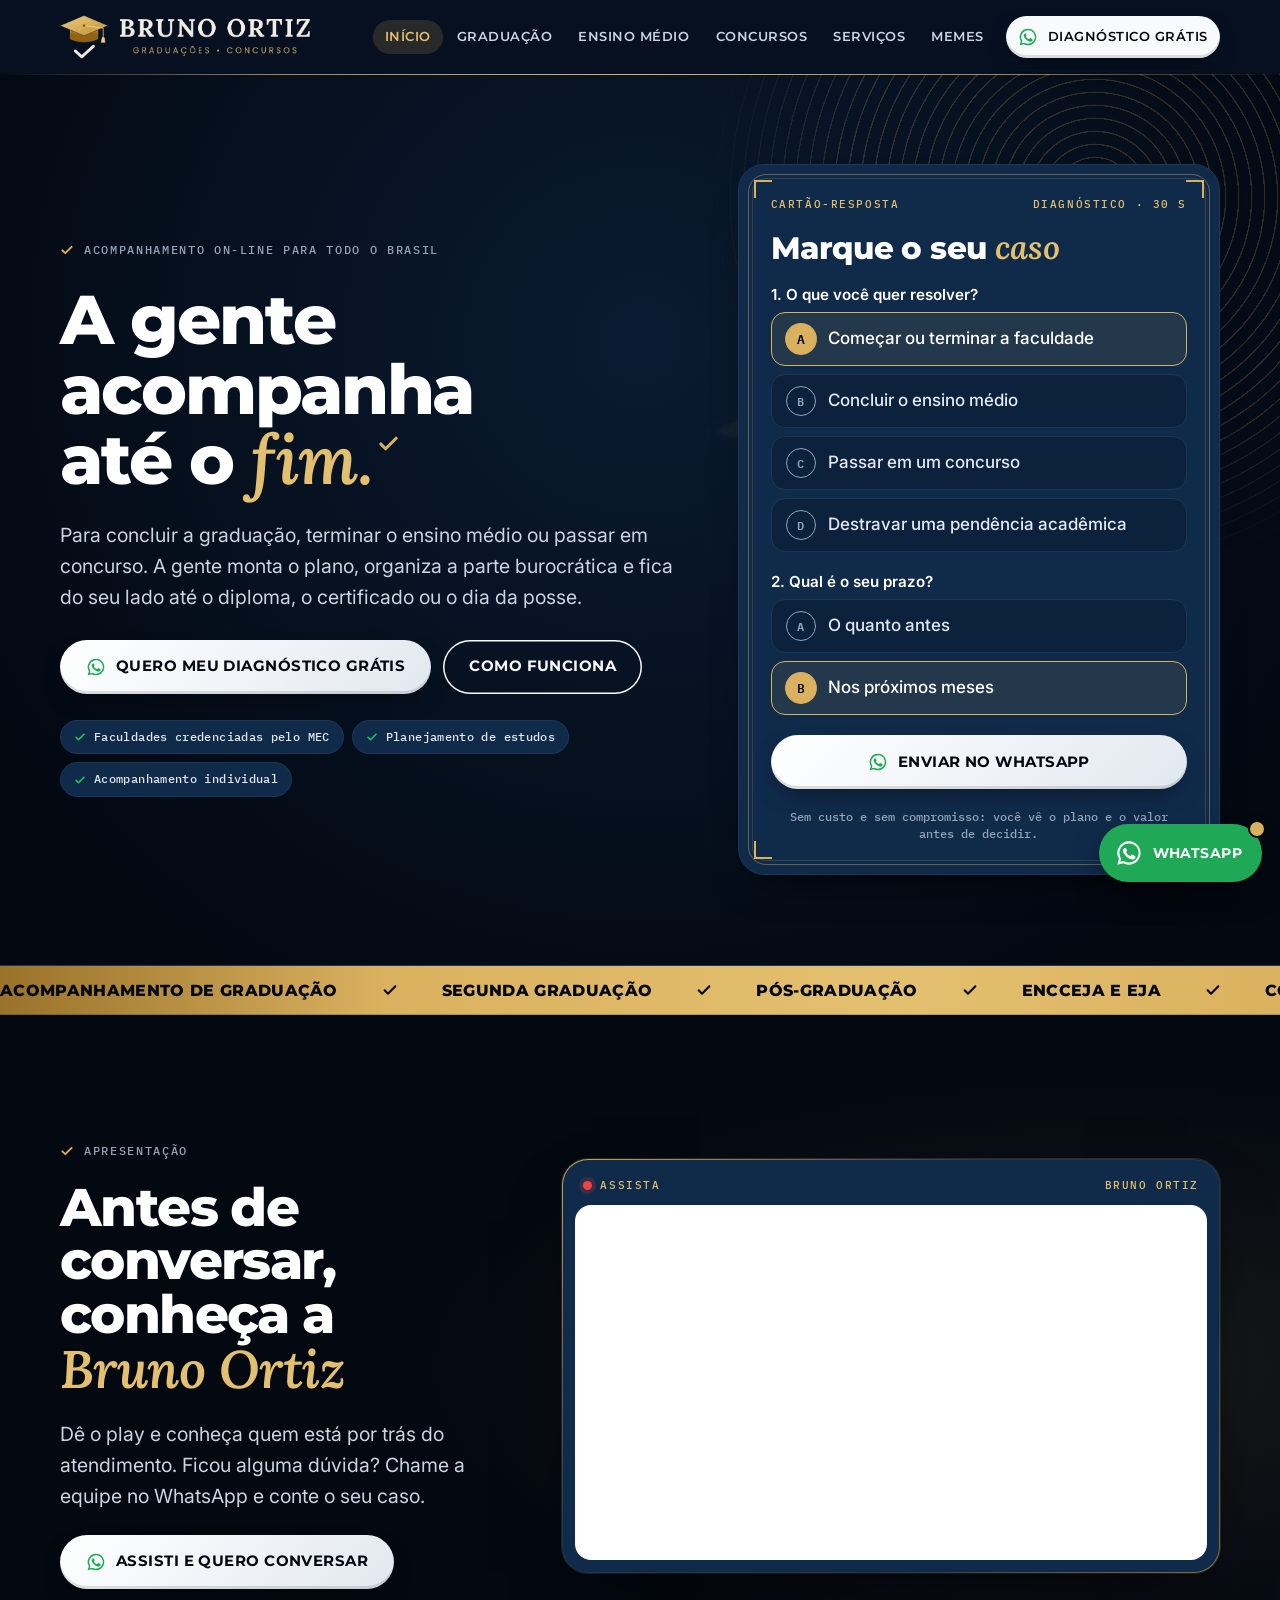
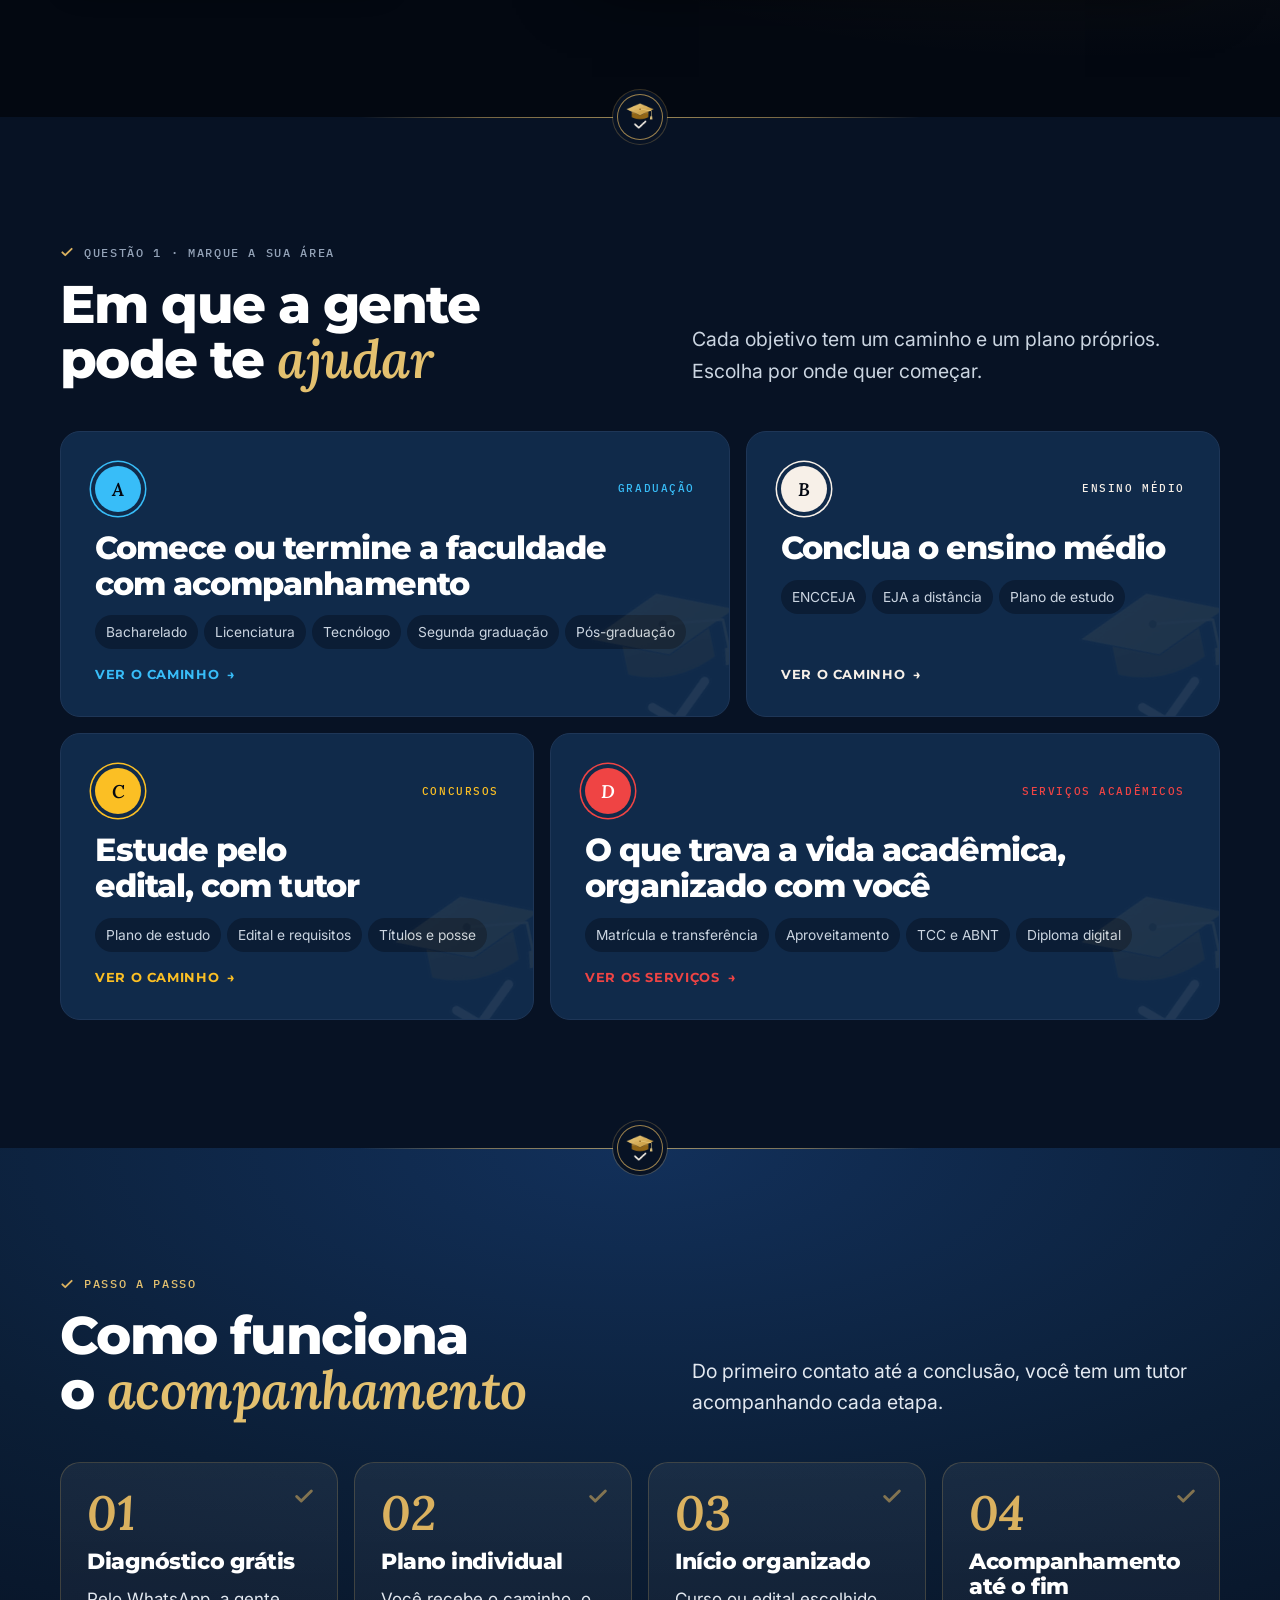
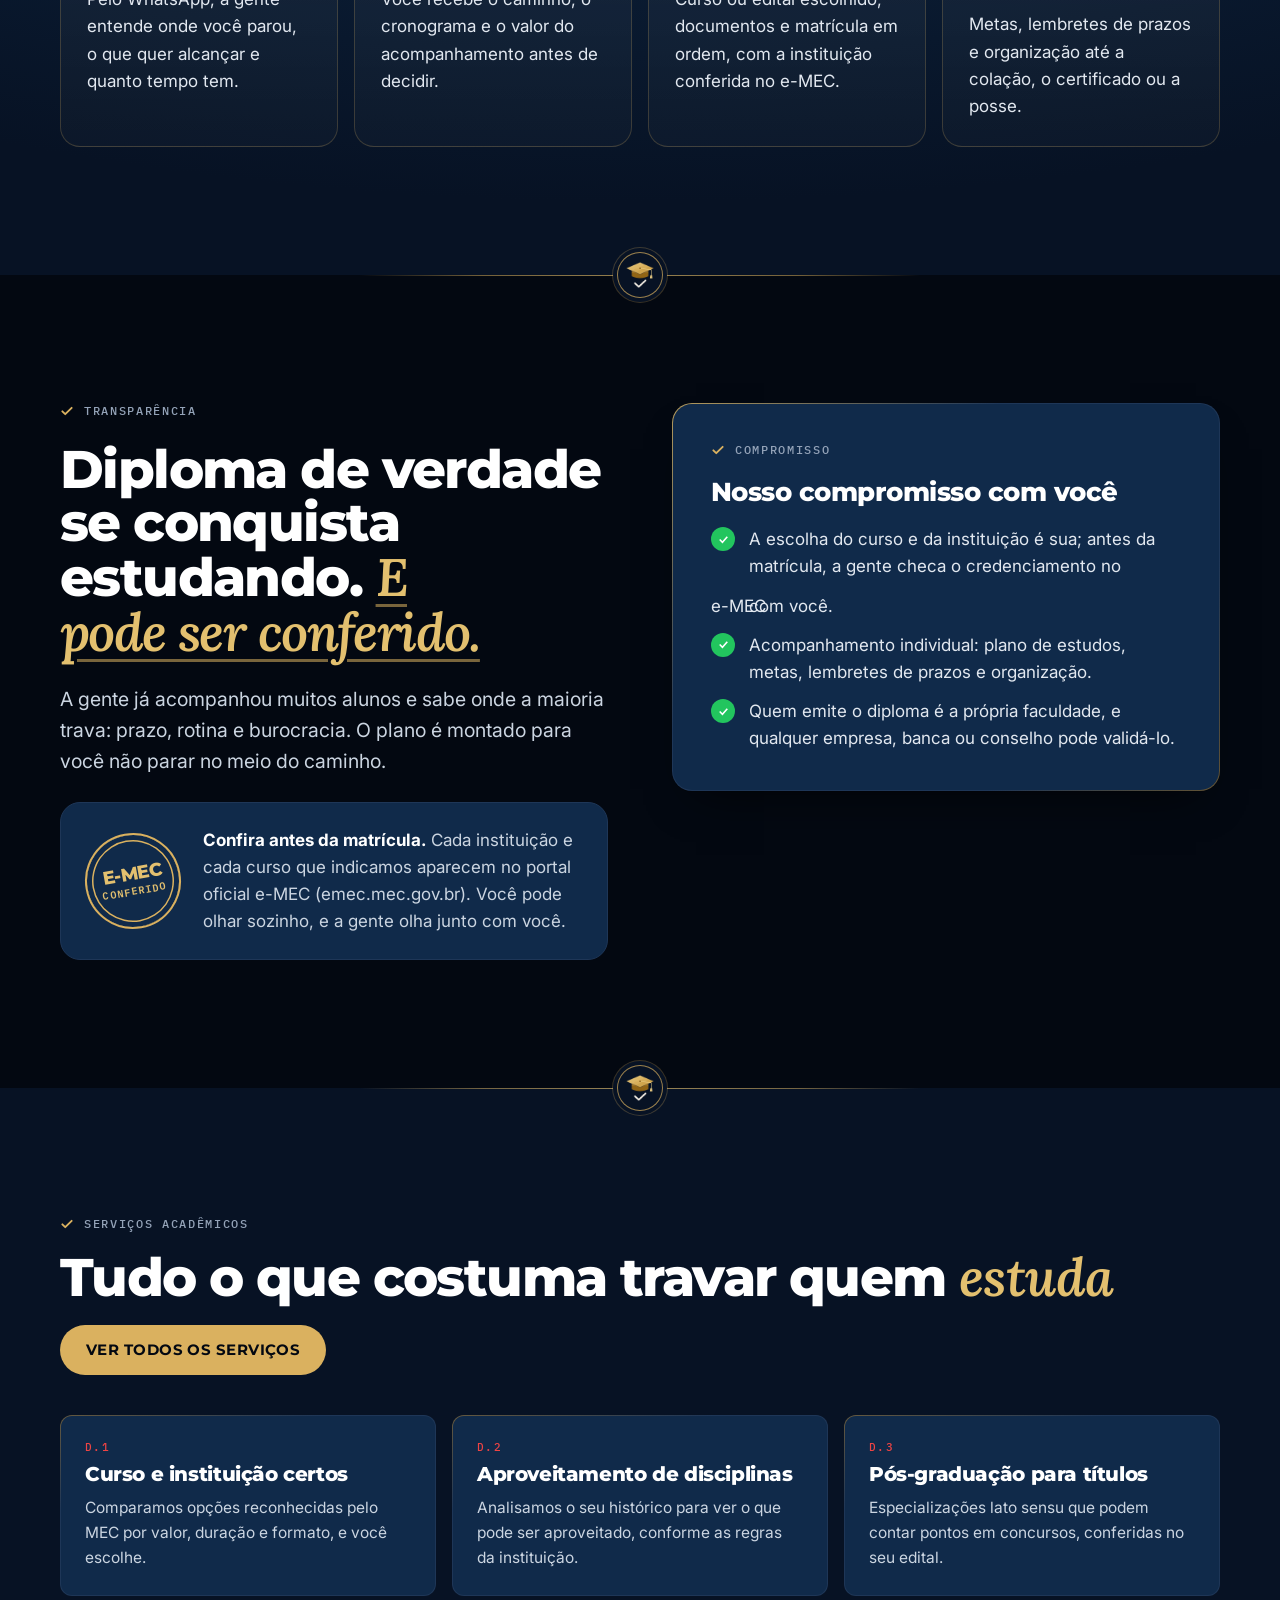
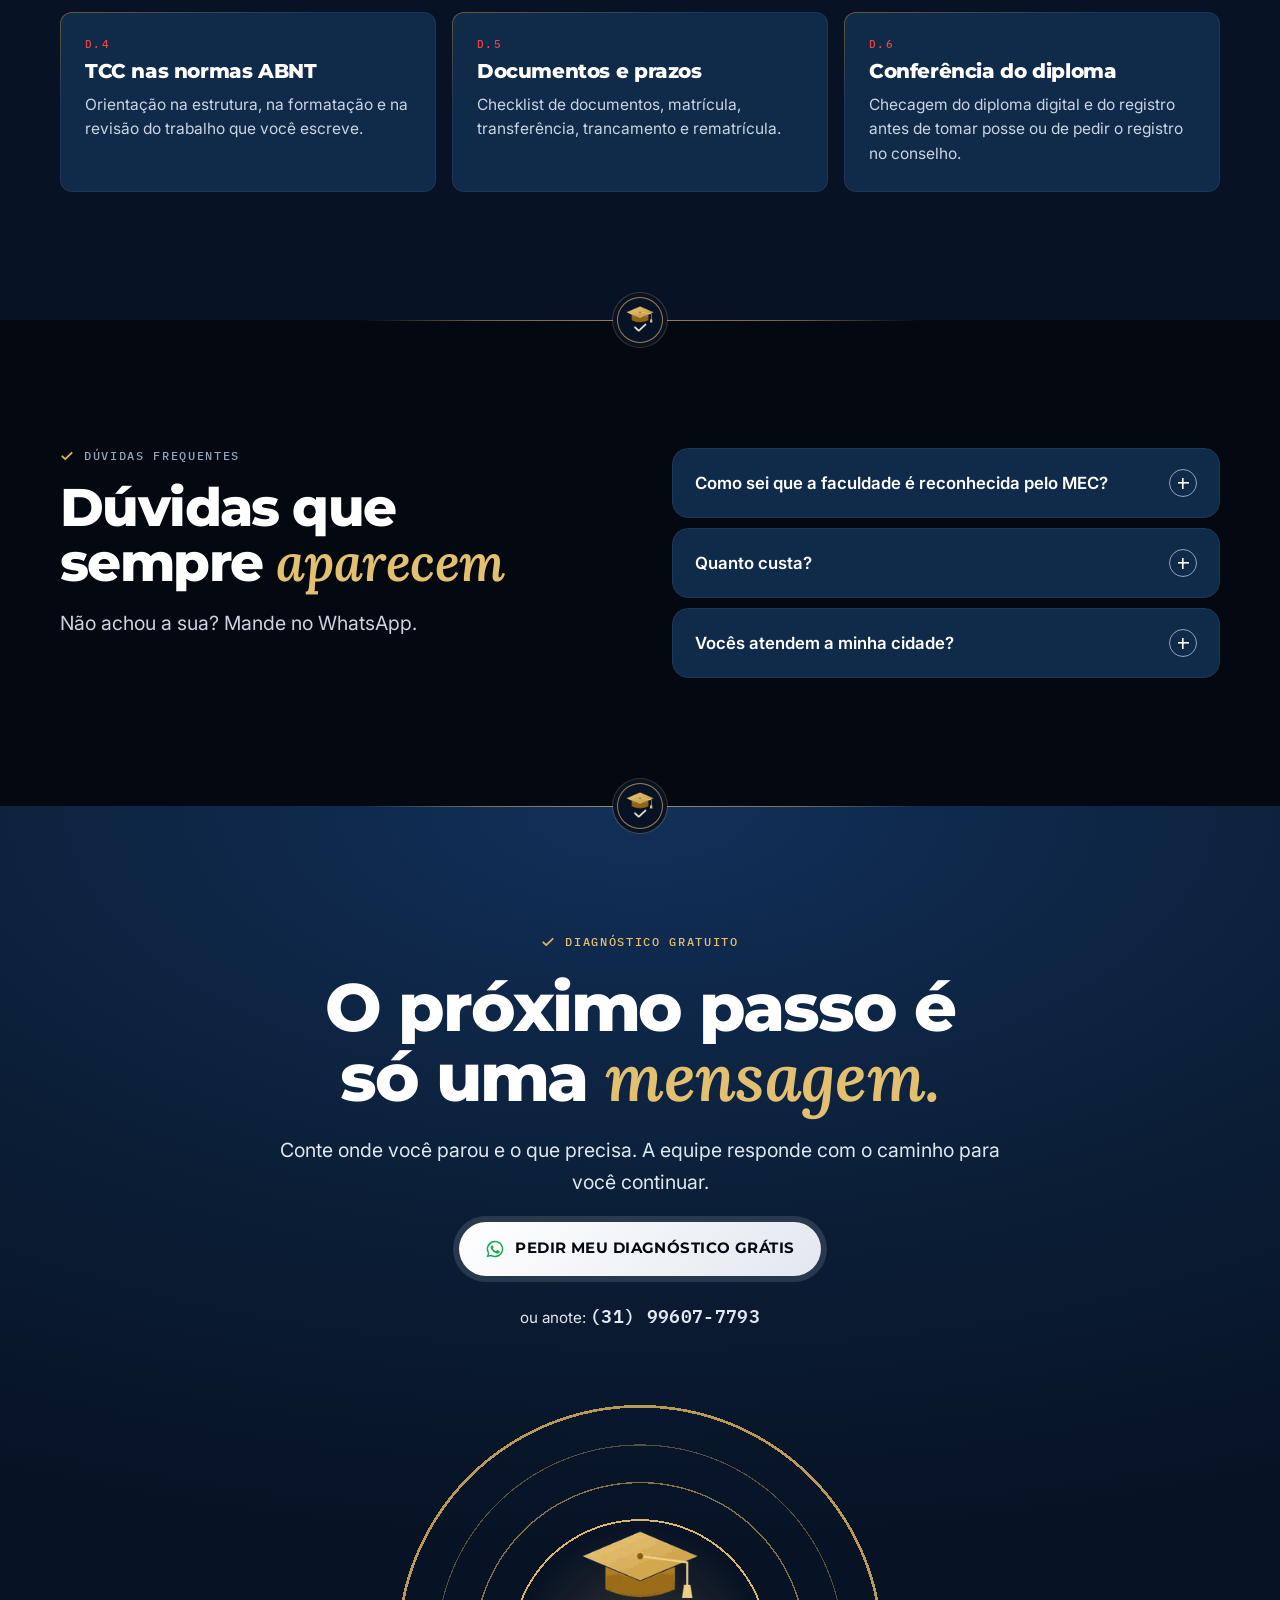
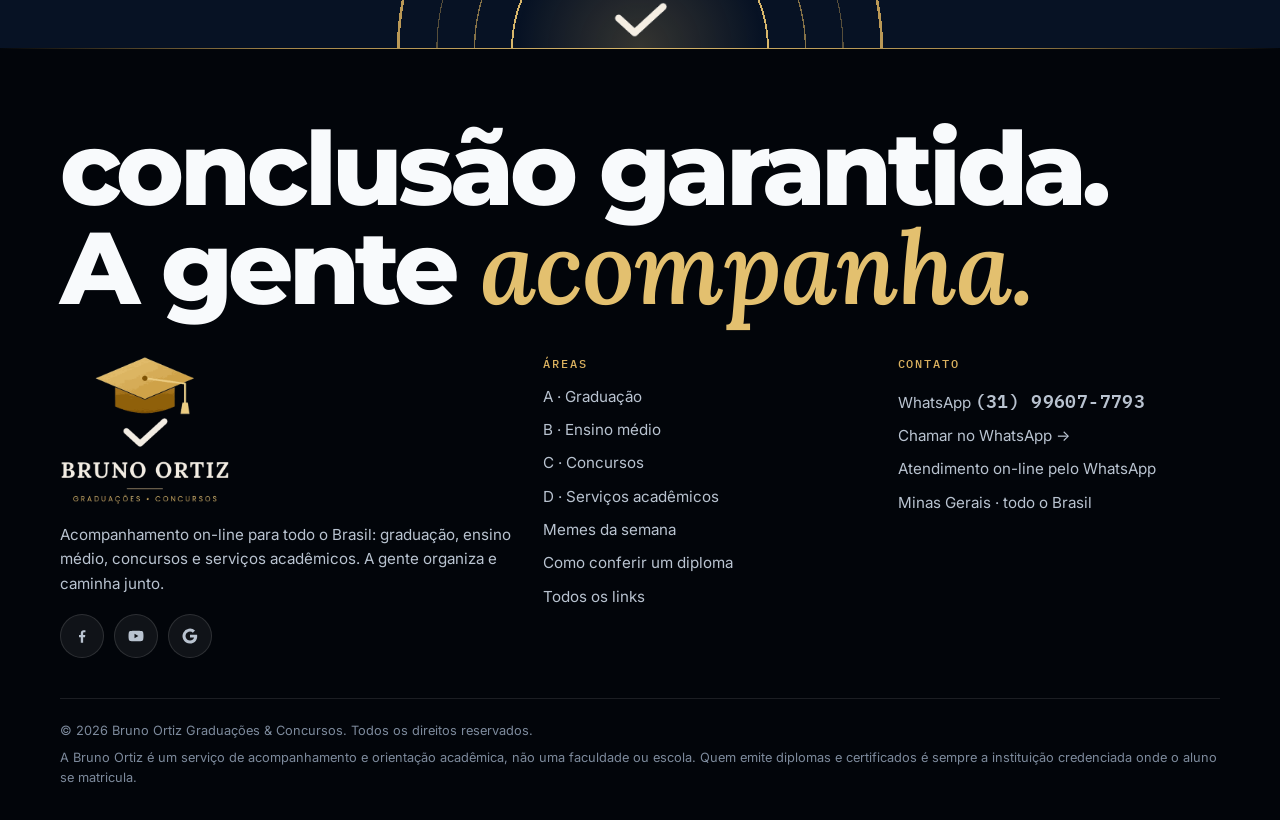
==== commit 290a8316: "Update index.html" ====
--- a/index.html
+++ b/index.html
@@ -3,7 +3,7 @@
 <head>
 <meta charset="utf-8">
 <meta name="viewport" content="width=device-width, initial-scale=1, viewport-fit=cover">
-<title>Bruno Ortiz | Tutoria para Graduação e Concursos</title>
+<title>Bruno Ortiz | Graduação e Concursos</title>
 <meta name="description" content="Tutoria e acompanhamento individual para concluir a graduação, terminar o ensino médio e se preparar para concursos. Você estuda e faz as provas; a gente organiza e acompanha. Diagnóstico grátis.">
 <link rel="canonical" href="https://brunoaprovaconcursos.com.br/">
 <meta name="robots" content="index, follow, max-image-preview:large">
@@ -13,7 +13,7 @@
 <meta property="og:locale" content="pt_BR">
 <meta property="og:site_name" content="Bruno Ortiz">
 <meta property="og:title" content="Bruno Ortiz | Graduações e Concursos com tutoria">
-<meta property="og:description" content="Tutoria e acompanhamento individual para concluir a graduação, terminar o ensino médio e se preparar para concursos. Você estuda e faz as provas; a gente organiza e acompanha. Diagnóstico grátis.">
+<meta property="og:description" content="Acompanhamento individual para concluir a graduação, terminar o ensino médio e se preparar para concursos. Você estuda e faz as provas; a gente organiza e acompanha. Diagnóstico grátis.">
 <meta property="og:url" content="https://brunoaprovaconcursos.com.br/">
 <meta property="og:image" content="https://brunoaprovaconcursos.com.br/assets/og-image.jpg">
 <meta property="og:image:width" content="1200">
@@ -21,7 +21,7 @@
 <meta property="og:image:alt" content="Bruno Ortiz · Graduações e Concursos">
 <meta name="twitter:card" content="summary_large_image">
 <meta name="twitter:title" content="Bruno Ortiz | Graduações e Concursos com tutoria">
-<meta name="twitter:description" content="Tutoria e acompanhamento individual para concluir a graduação, terminar o ensino médio e se preparar para concursos. Você estuda e faz as provas; a gente organiza e acompanha. Diagnóstico grátis.">
+<meta name="twitter:description" content="Acompanhamento individual para concluir a graduação, terminar o ensino médio e se preparar para concursos. Você estuda e faz as provas; a gente organiza e acompanha. Diagnóstico grátis.">
 <meta name="twitter:image" content="https://brunoaprovaconcursos.com.br/assets/og-image.jpg">
 <link rel="icon" href="assets/favicon.ico" sizes="any">
 <link rel="icon" href="assets/favicon-32.png" type="image/png" sizes="32x32">
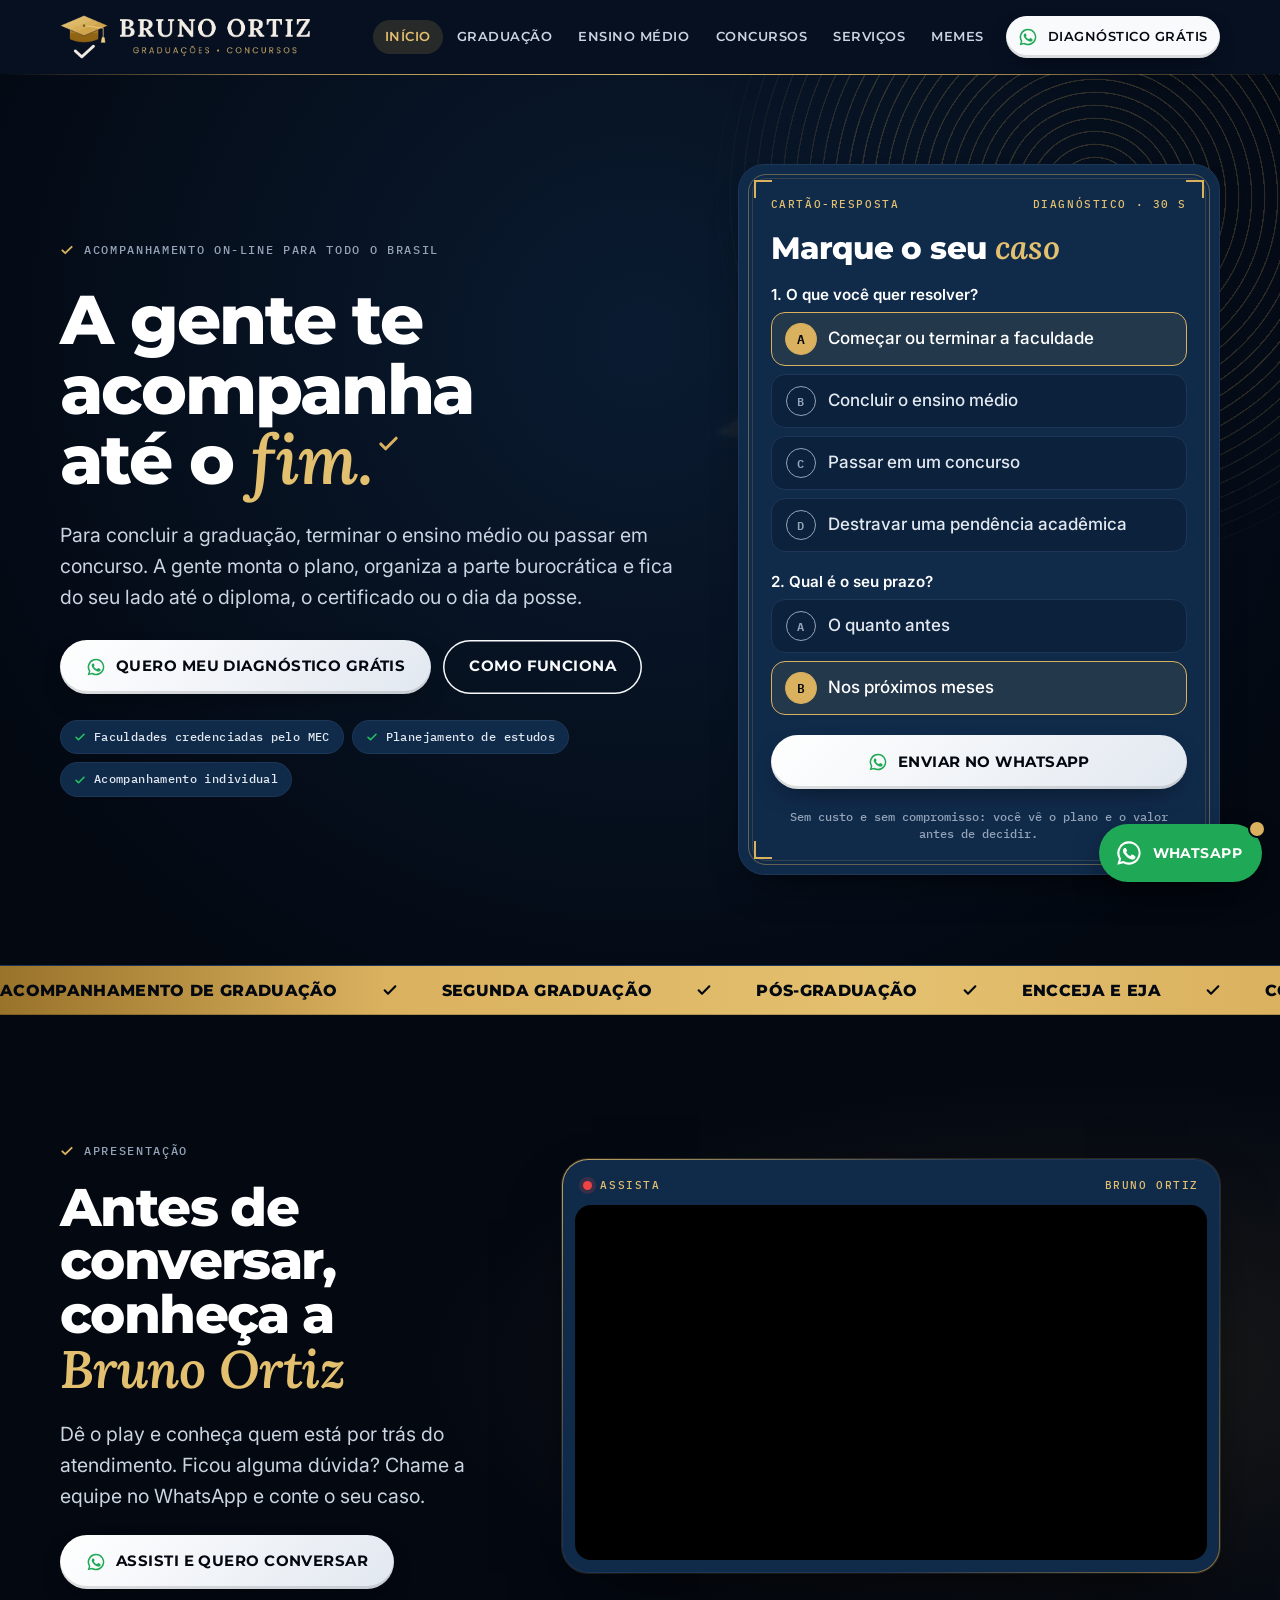
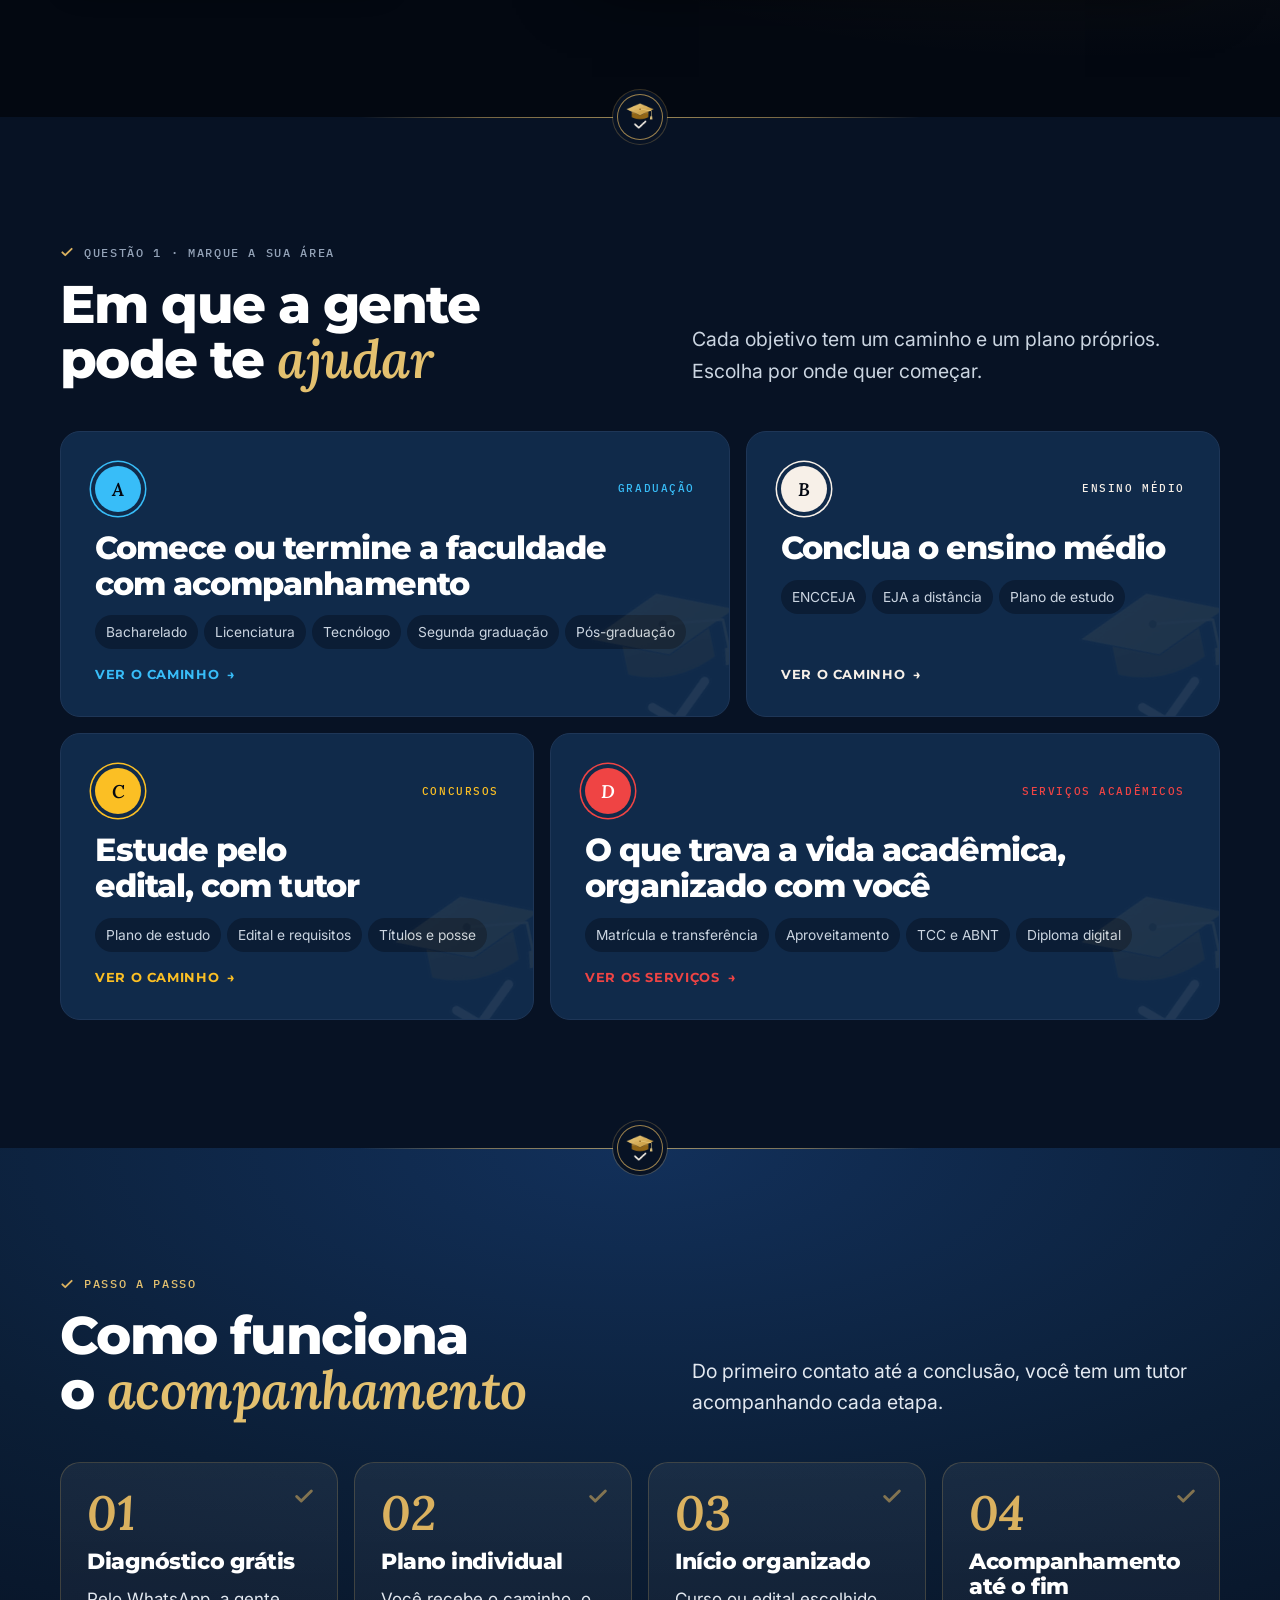
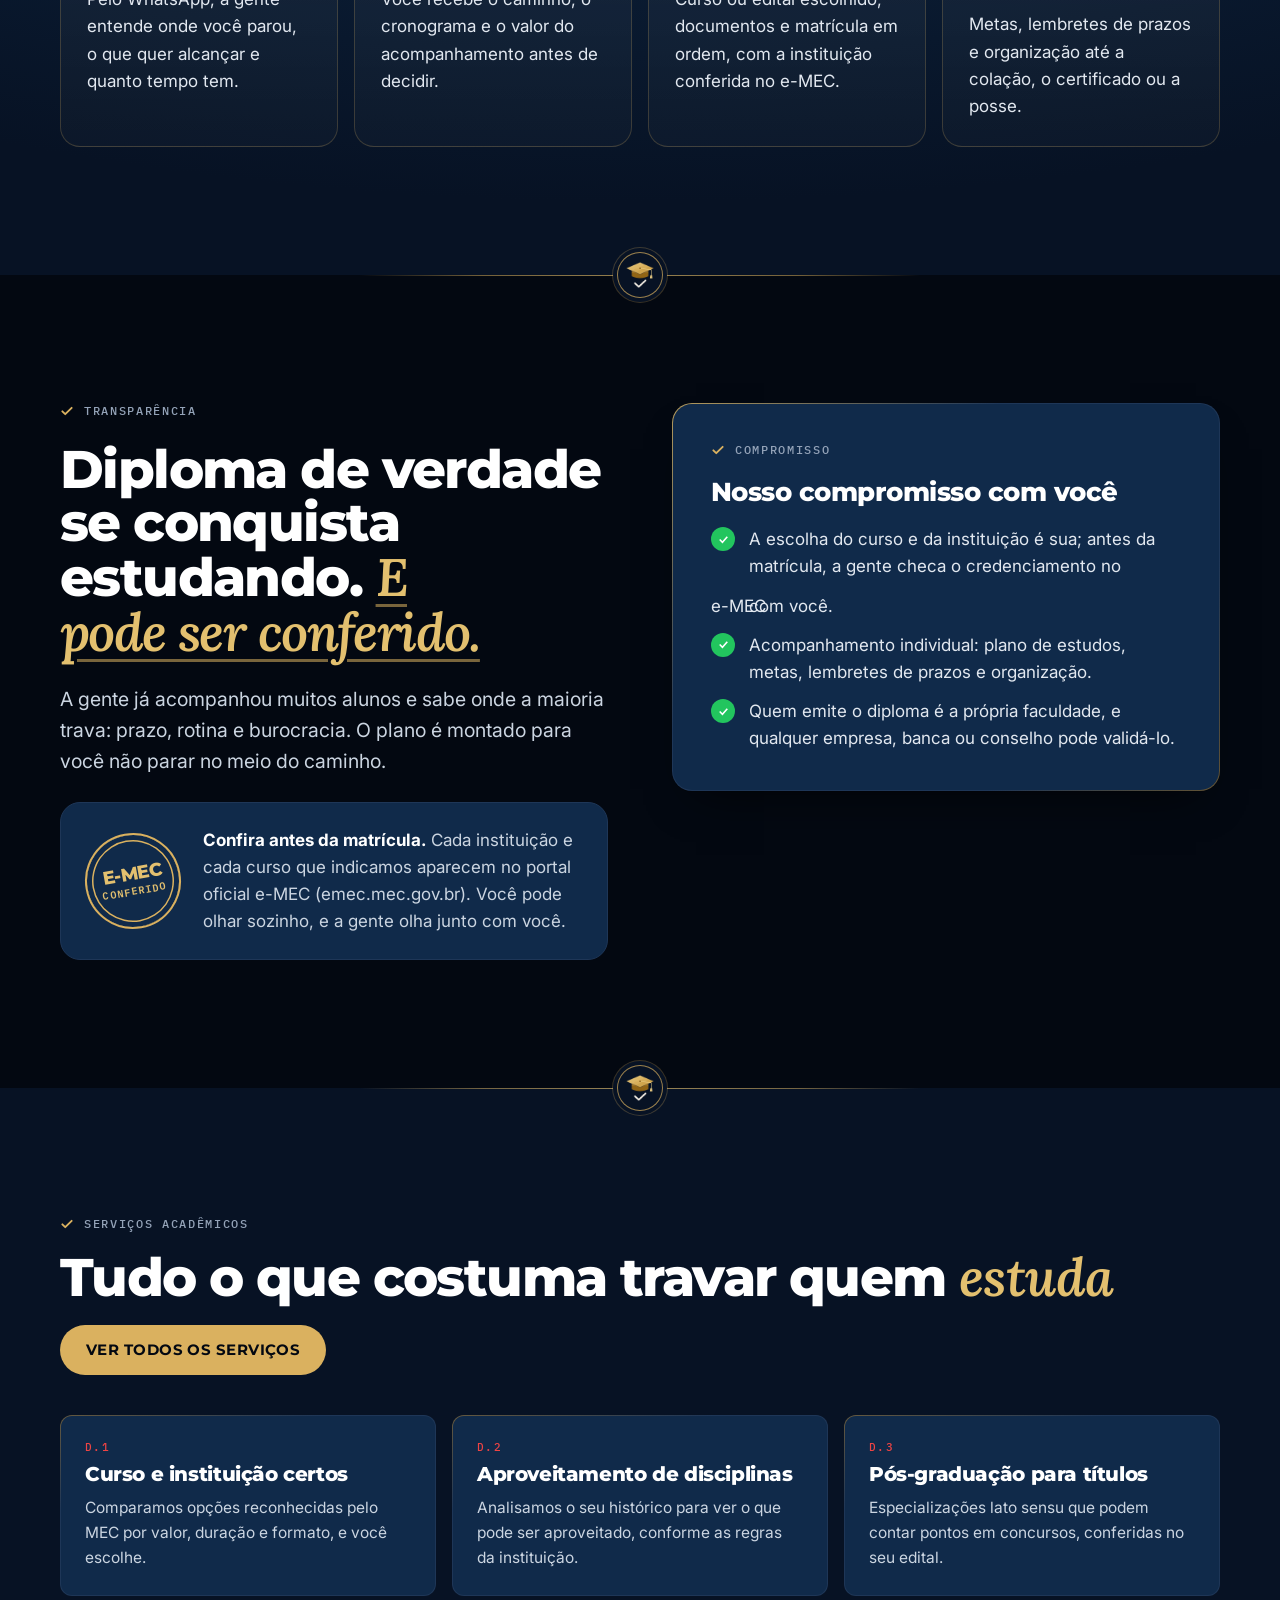
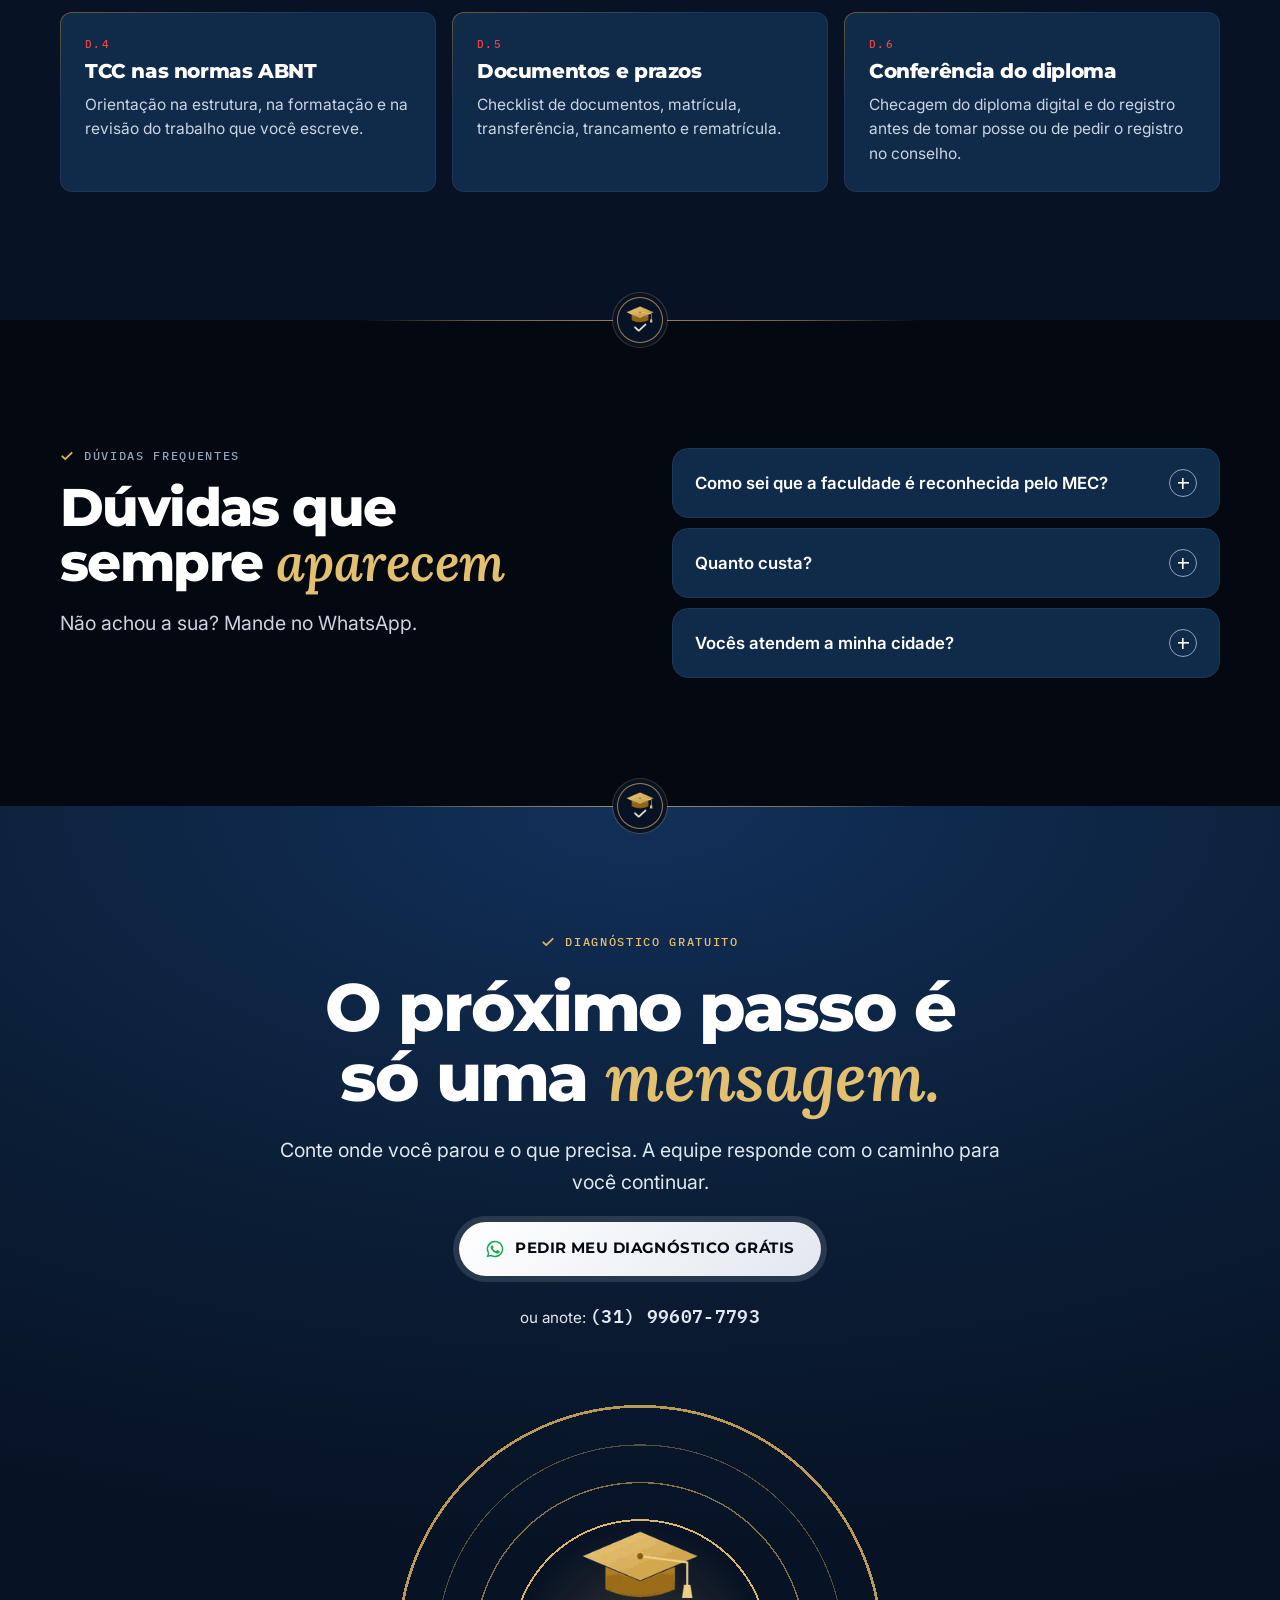
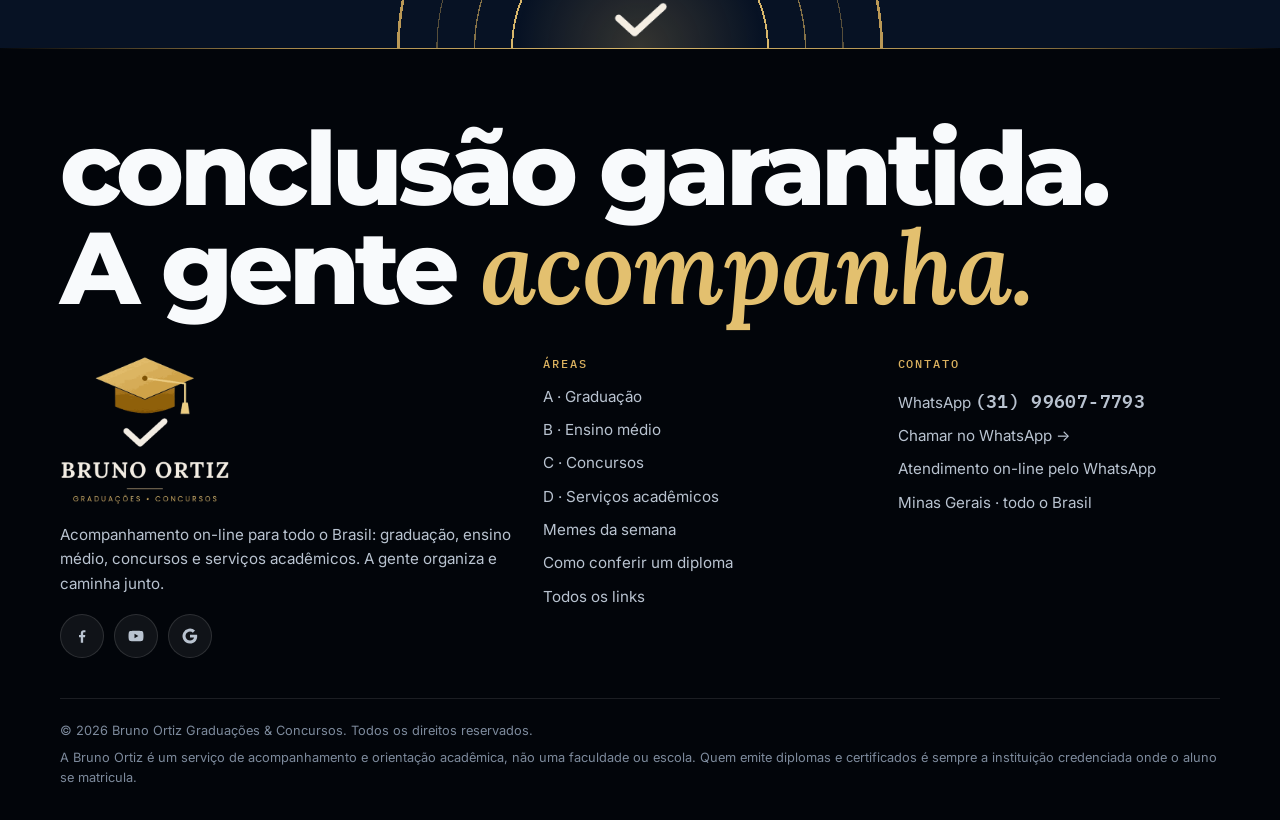
==== commit 0f1662f6: "Update index.html" ====
--- a/index.html
+++ b/index.html
@@ -50,7 +50,7 @@
   <div class="wrap">
     <div class="hero-copy">
       <span class="eyebrow">Acompanhamento on-line para todo o Brasil</span>
-      <h1 id="h1"> A gente acompanha até o <span class="sol">fim.</span></h1>
+      <h1 id="h1"> A gente te acompanha até o <span class="sol">fim.</span></h1>
       <p class="lead">Para concluir a graduação, terminar o ensino médio ou passar em concurso. A gente monta o plano, organiza a parte burocrática e fica do seu lado até o diploma, o certificado ou o dia da posse.</p>
       <div class="actions">
         <a class="btn btn--wa" href="https://wa.me/5531996077793" data-wa="Olá, equipe Bruno Ortiz! Vim pelo site e quero um diagnóstico gratuito." data-wa-label="hero"><svg viewBox="0 0 24 24" aria-hidden="true"><path fill="currentColor" d="M12 2a10 10 0 0 0-8.6 15.1L2 22l5-1.3A10 10 0 1 0 12 2Zm0 18.2a8.2 8.2 0 0 1-4.2-1.2l-.3-.2-3 .8.8-2.9-.2-.3A8.2 8.2 0 1 1 12 20.2Zm4.5-6.1c-.2-.1-1.5-.7-1.7-.8s-.4-.1-.6.1-.7.8-.8 1-.3.2-.5.1a6.7 6.7 0 0 1-3.3-2.9c-.3-.4.2-.4.7-1.3.1-.2 0-.3 0-.4l-.8-1.8c-.2-.5-.4-.4-.6-.4h-.5a1 1 0 0 0-.7.3 3 3 0 0 0-.9 2.2 5.2 5.2 0 0 0 1.1 2.7 11.8 11.8 0 0 0 4.5 4c1.7.7 2.3.8 3.2.6a2.7 2.7 0 0 0 1.8-1.2 2.2 2.2 0 0 0 .1-1.3c0-.1-.2-.2-.5-.3Z"/></svg><span>Quero meu diagnóstico grátis</span></a>
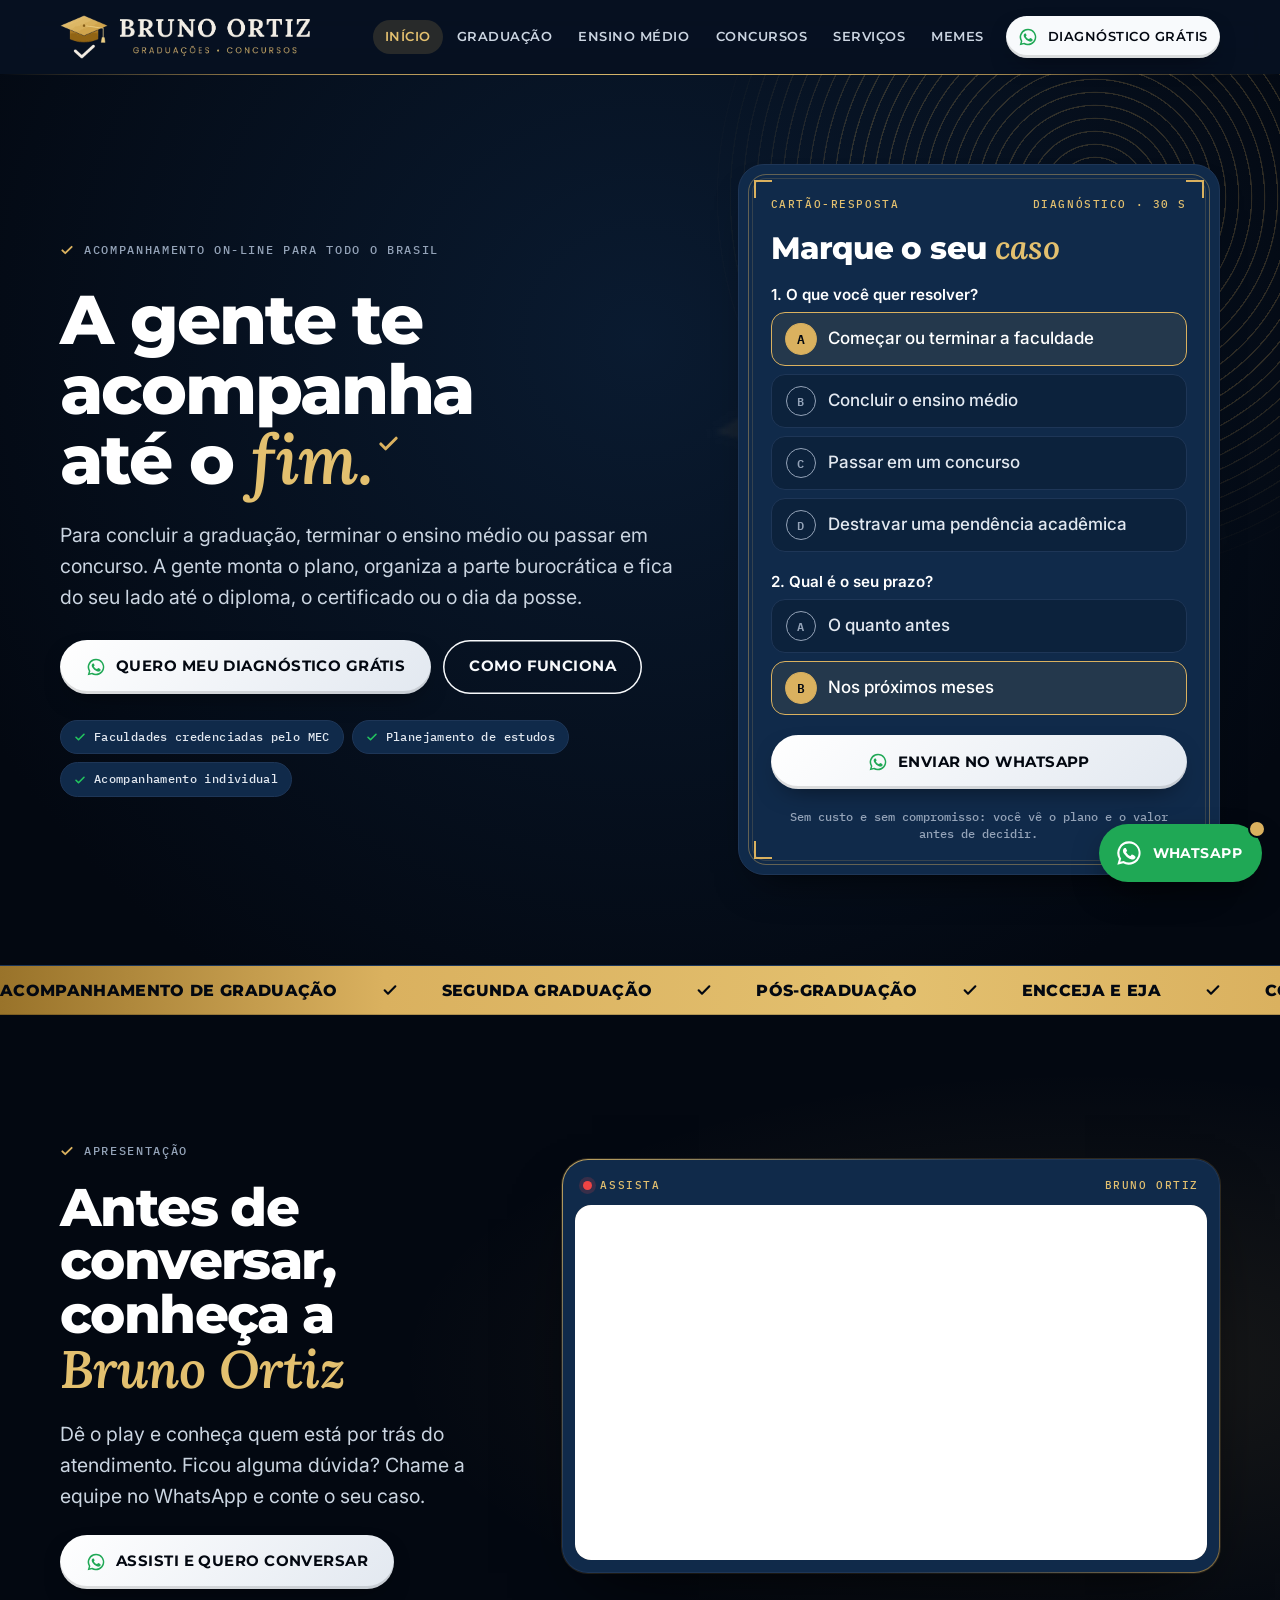
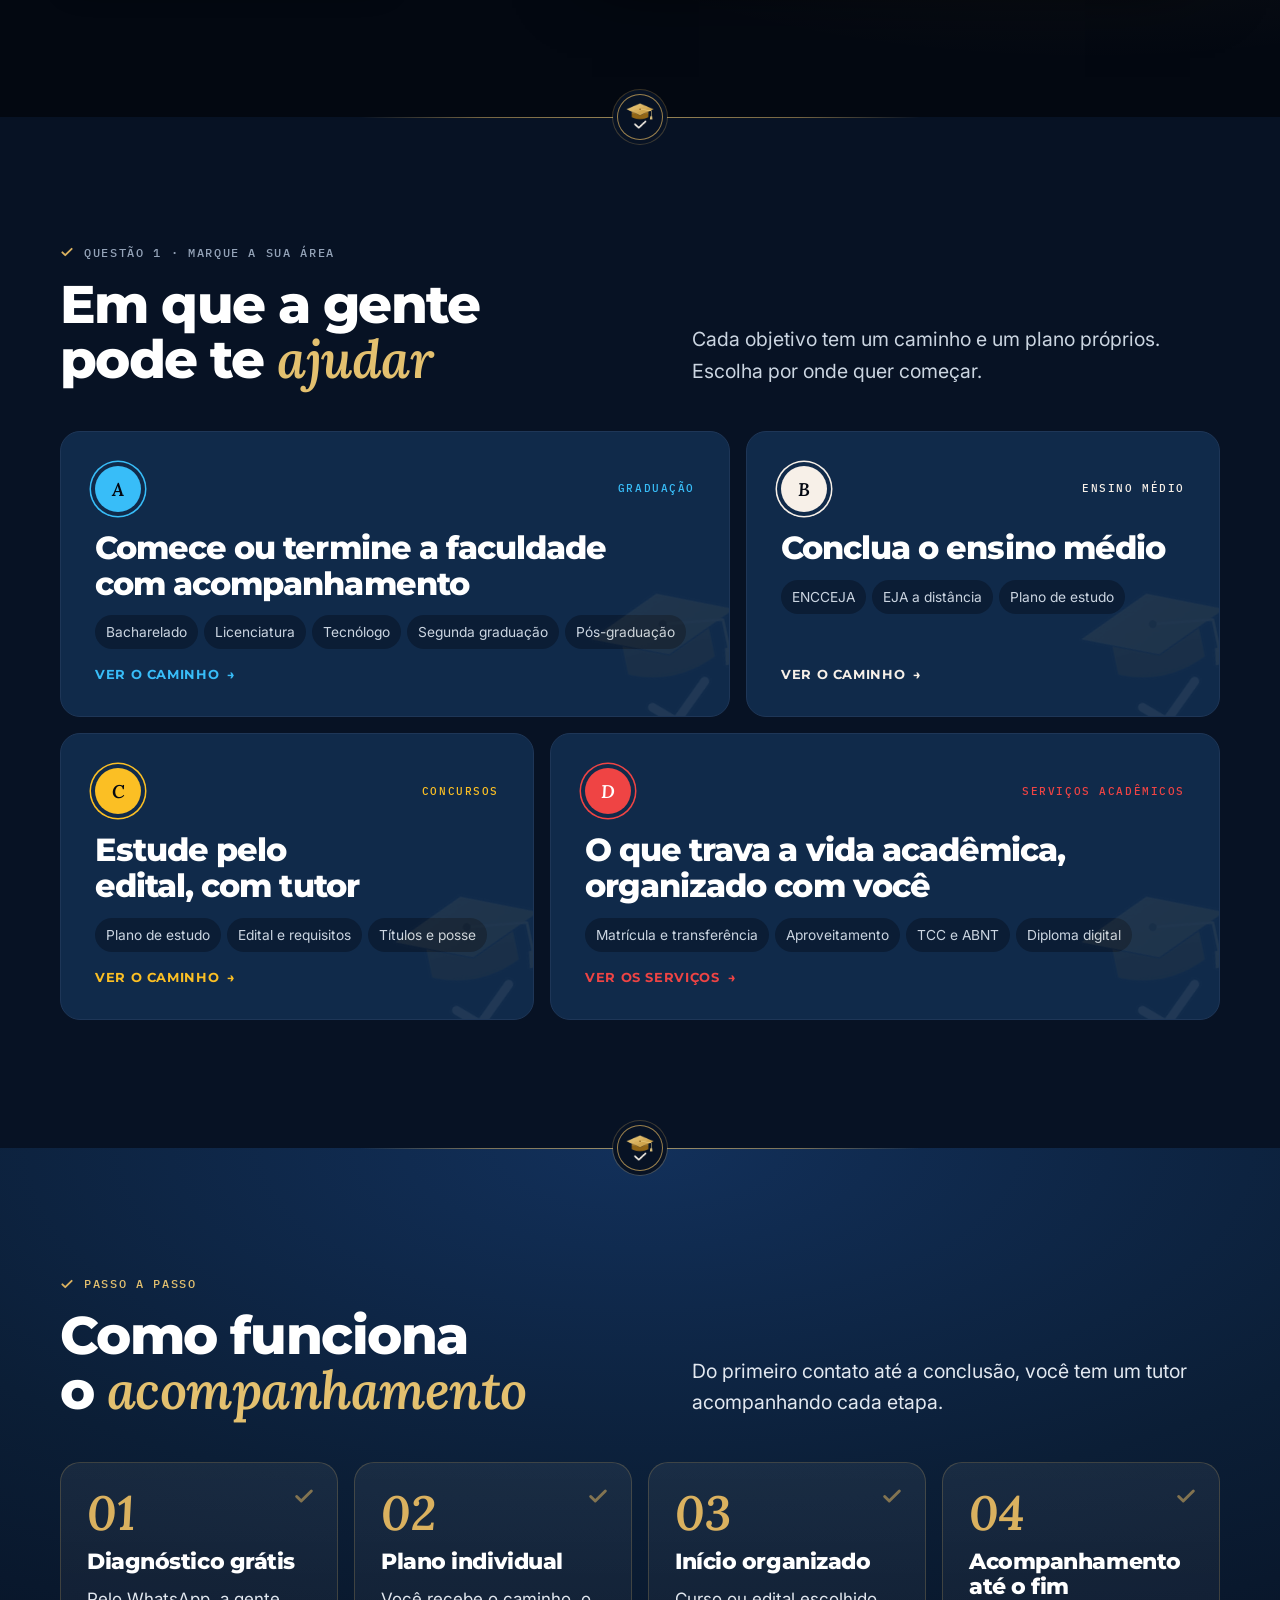
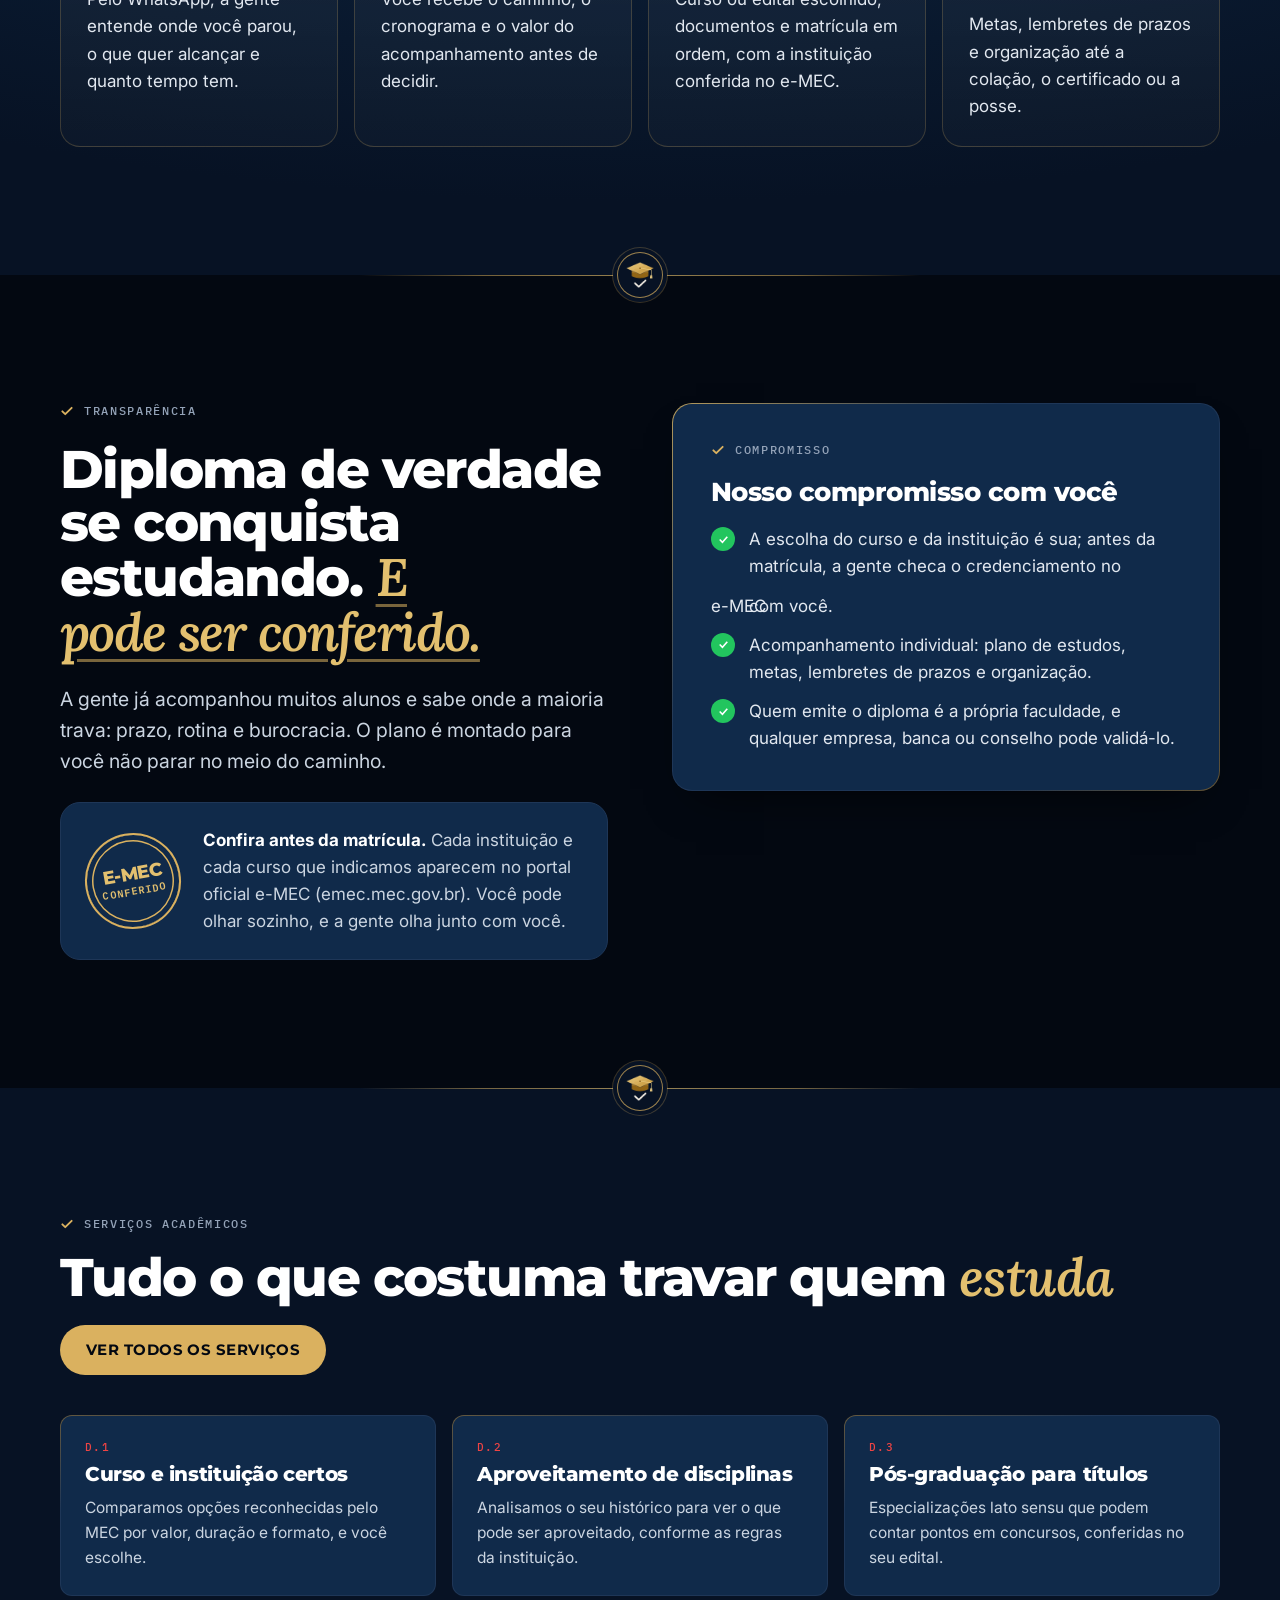
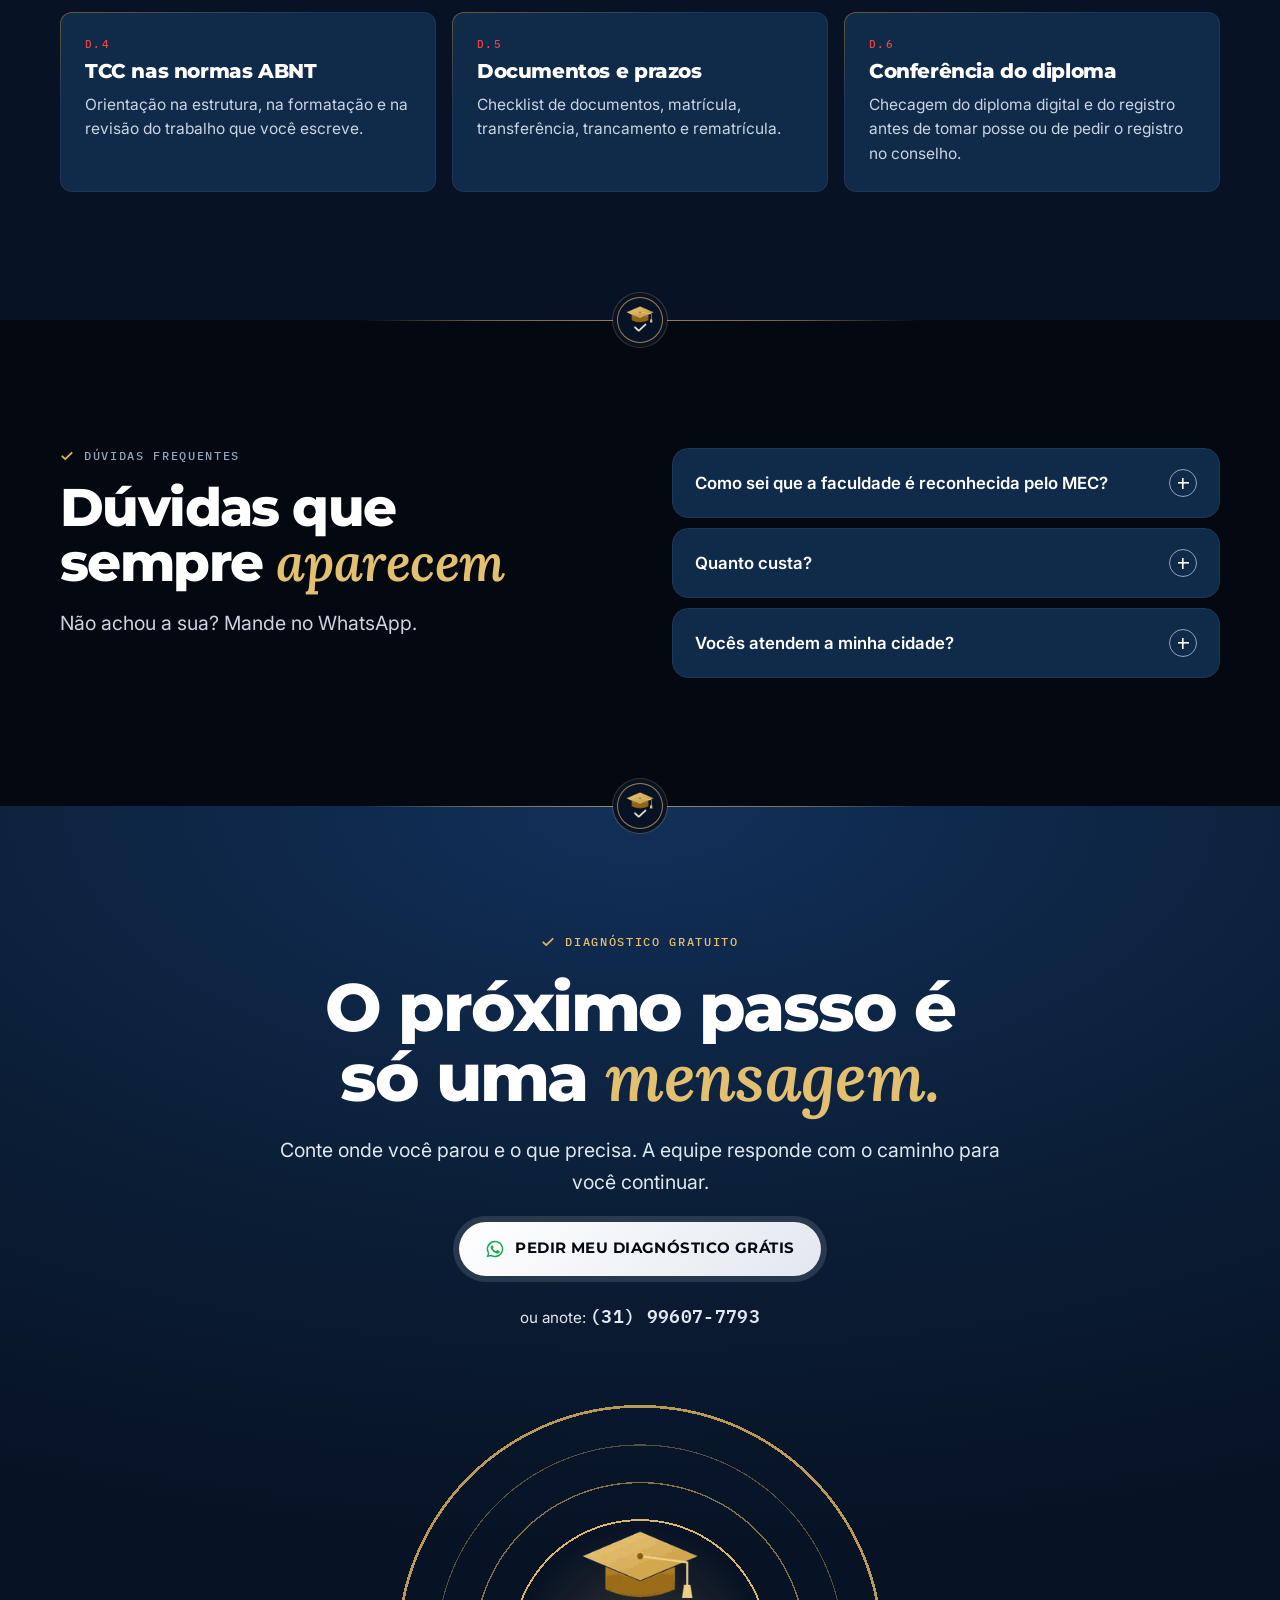
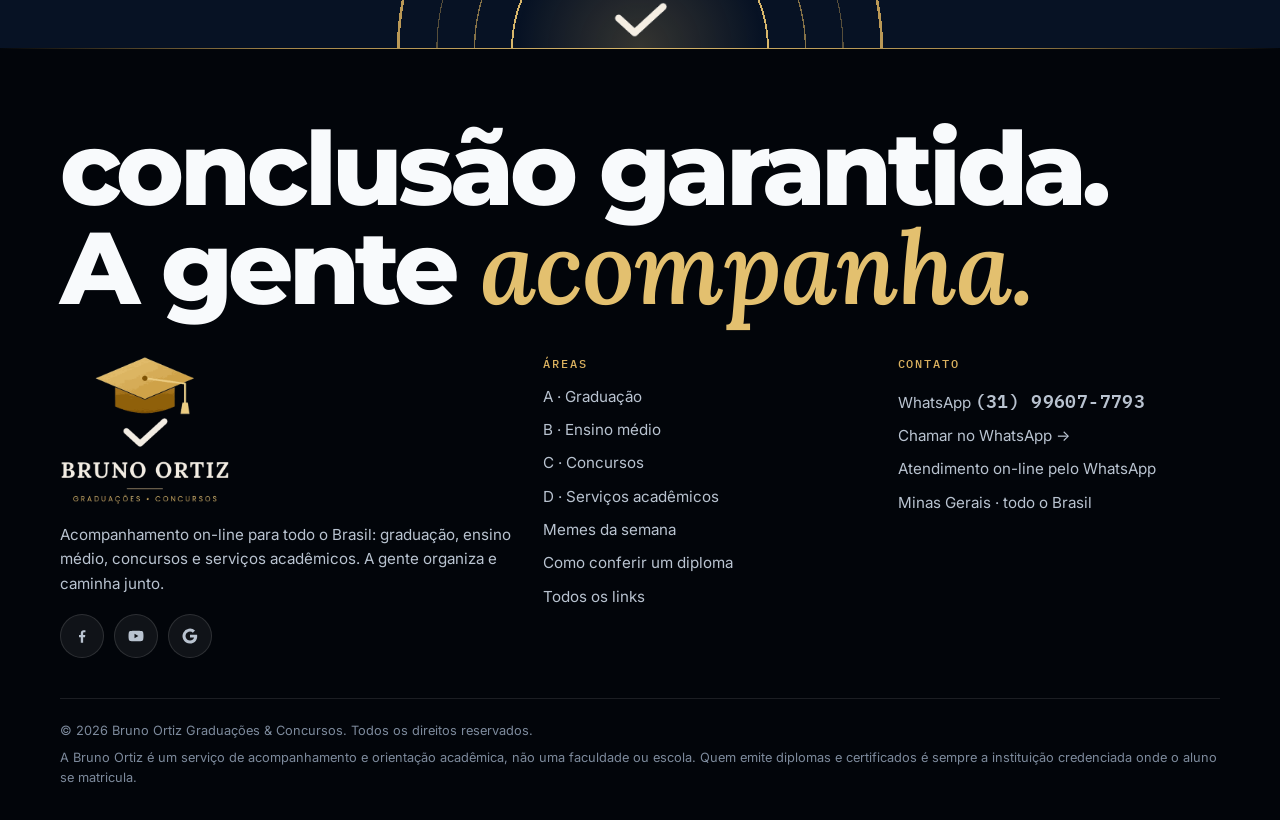
==== commit 31e9a36f: "Medição: Contato 1x por pessoa e correspondência avançada do pixel - Contato (clique no WhatsApp) co" ====
--- a/index.html
+++ b/index.html
@@ -225,6 +225,6 @@
   </div>
 </footer>
 <a class="wa-float" href="https://wa.me/5531996077793" data-wa="Olá, equipe Bruno Ortiz! Vim pelo site e quero orientação." data-wa-label="flutuante" aria-label="Falar no WhatsApp"><svg viewBox="0 0 24 24" aria-hidden="true"><path fill="currentColor" d="M12 2a10 10 0 0 0-8.6 15.1L2 22l5-1.3A10 10 0 1 0 12 2Zm0 18.2a8.2 8.2 0 0 1-4.2-1.2l-.3-.2-3 .8.8-2.9-.2-.3A8.2 8.2 0 1 1 12 20.2Zm4.5-6.1c-.2-.1-1.5-.7-1.7-.8s-.4-.1-.6.1-.7.8-.8 1-.3.2-.5.1a6.7 6.7 0 0 1-3.3-2.9c-.3-.4.2-.4.7-1.3.1-.2 0-.3 0-.4l-.8-1.8c-.2-.5-.4-.4-.6-.4h-.5a1 1 0 0 0-.7.3 3 3 0 0 0-.9 2.2 5.2 5.2 0 0 0 1.1 2.7 11.8 11.8 0 0 0 4.5 4c1.7.7 2.3.8 3.2.6a2.7 2.7 0 0 0 1.8-1.2 2.2 2.2 0 0 0 .1-1.3c0-.1-.2-.2-.5-.3Z"/></svg><span>WhatsApp</span></a>
-<script src="assets/app.js?v=20261029c" defer></script>
+<script src="assets/app.js?v=20261113a" defer></script>
 </body>
 </html>
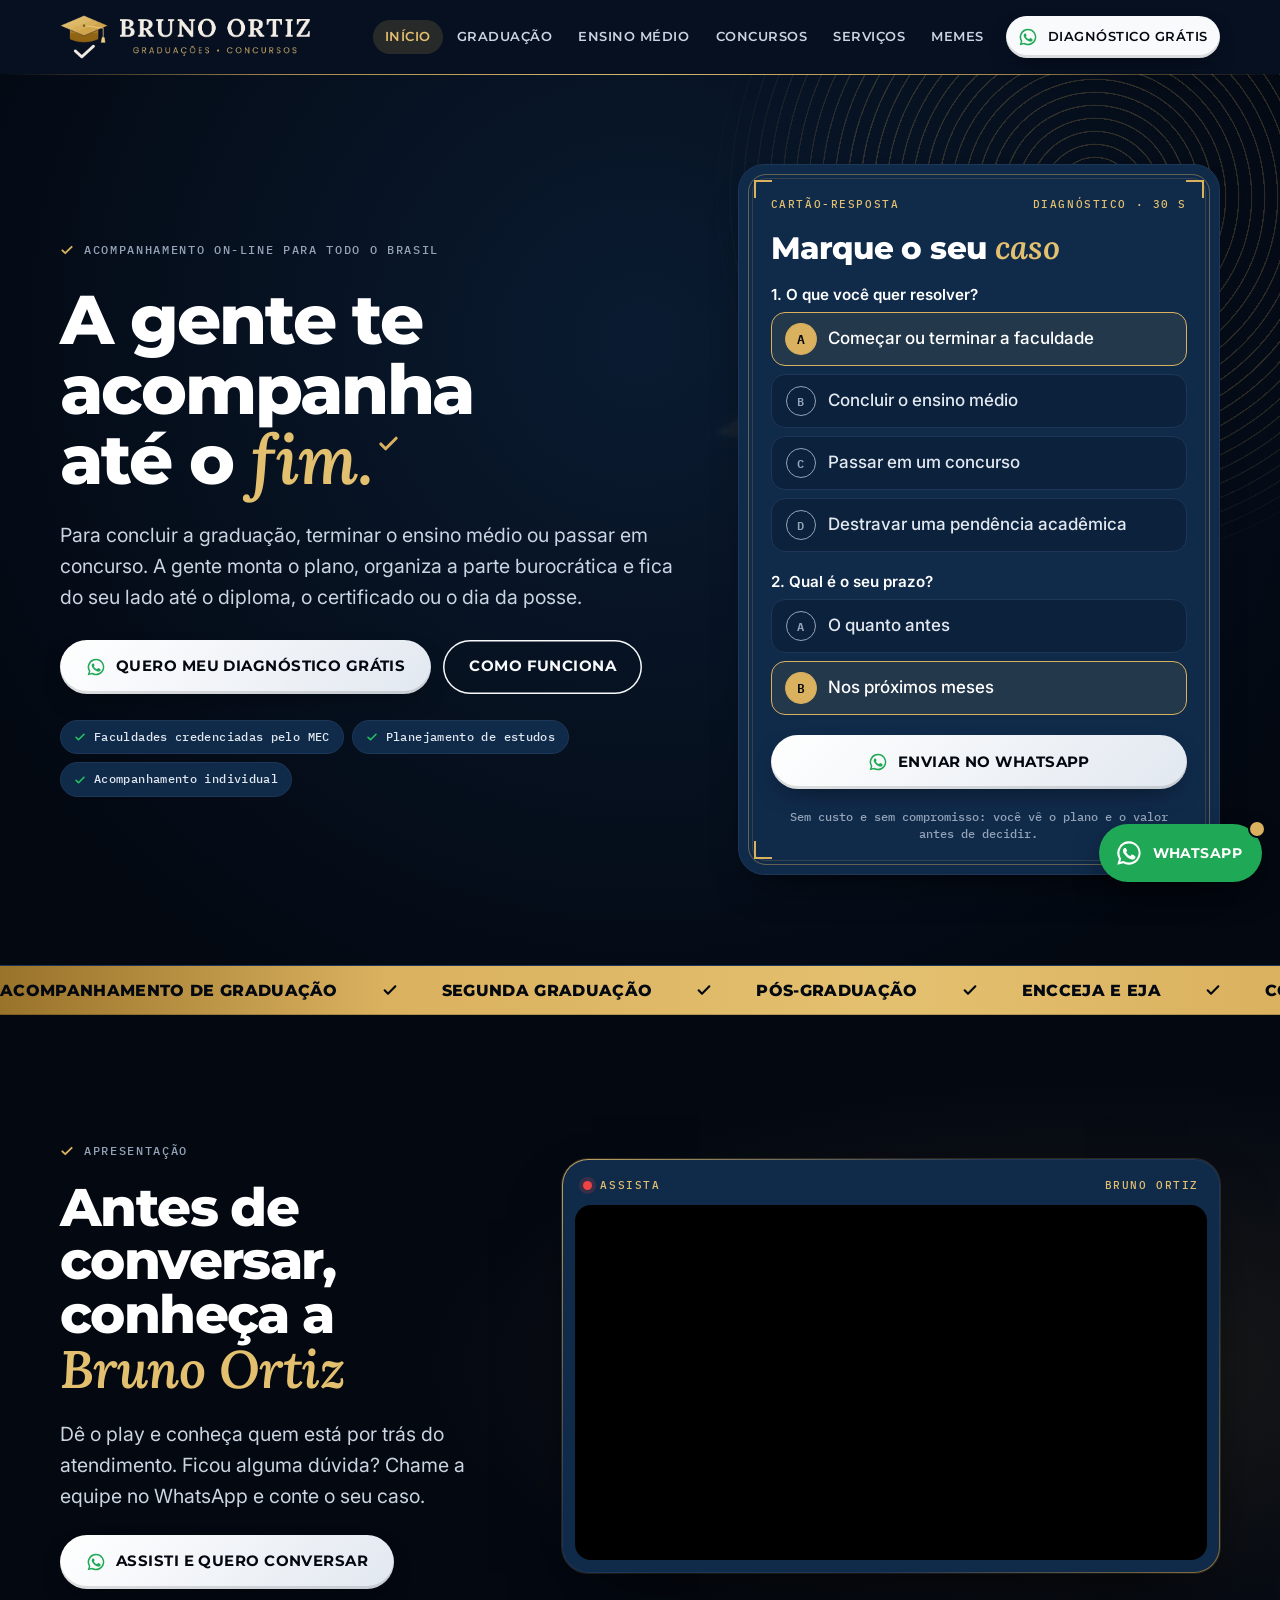
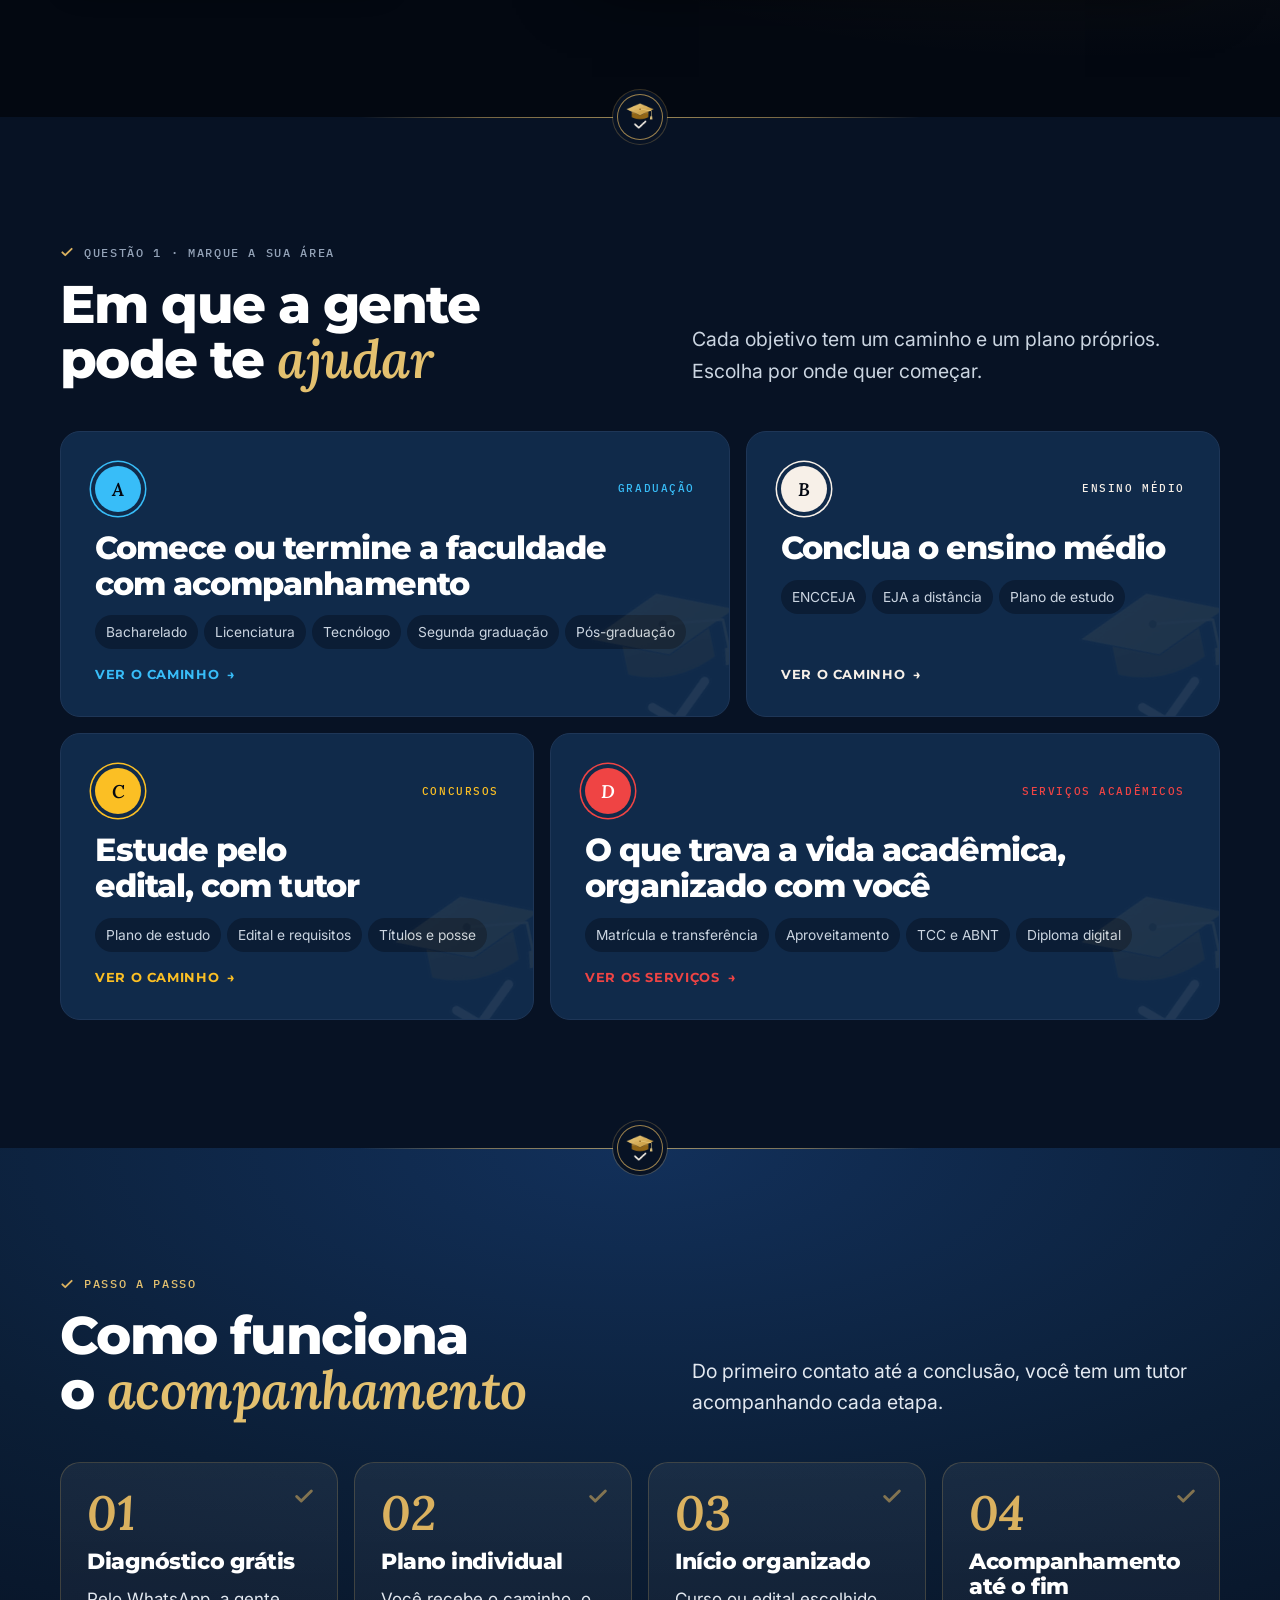
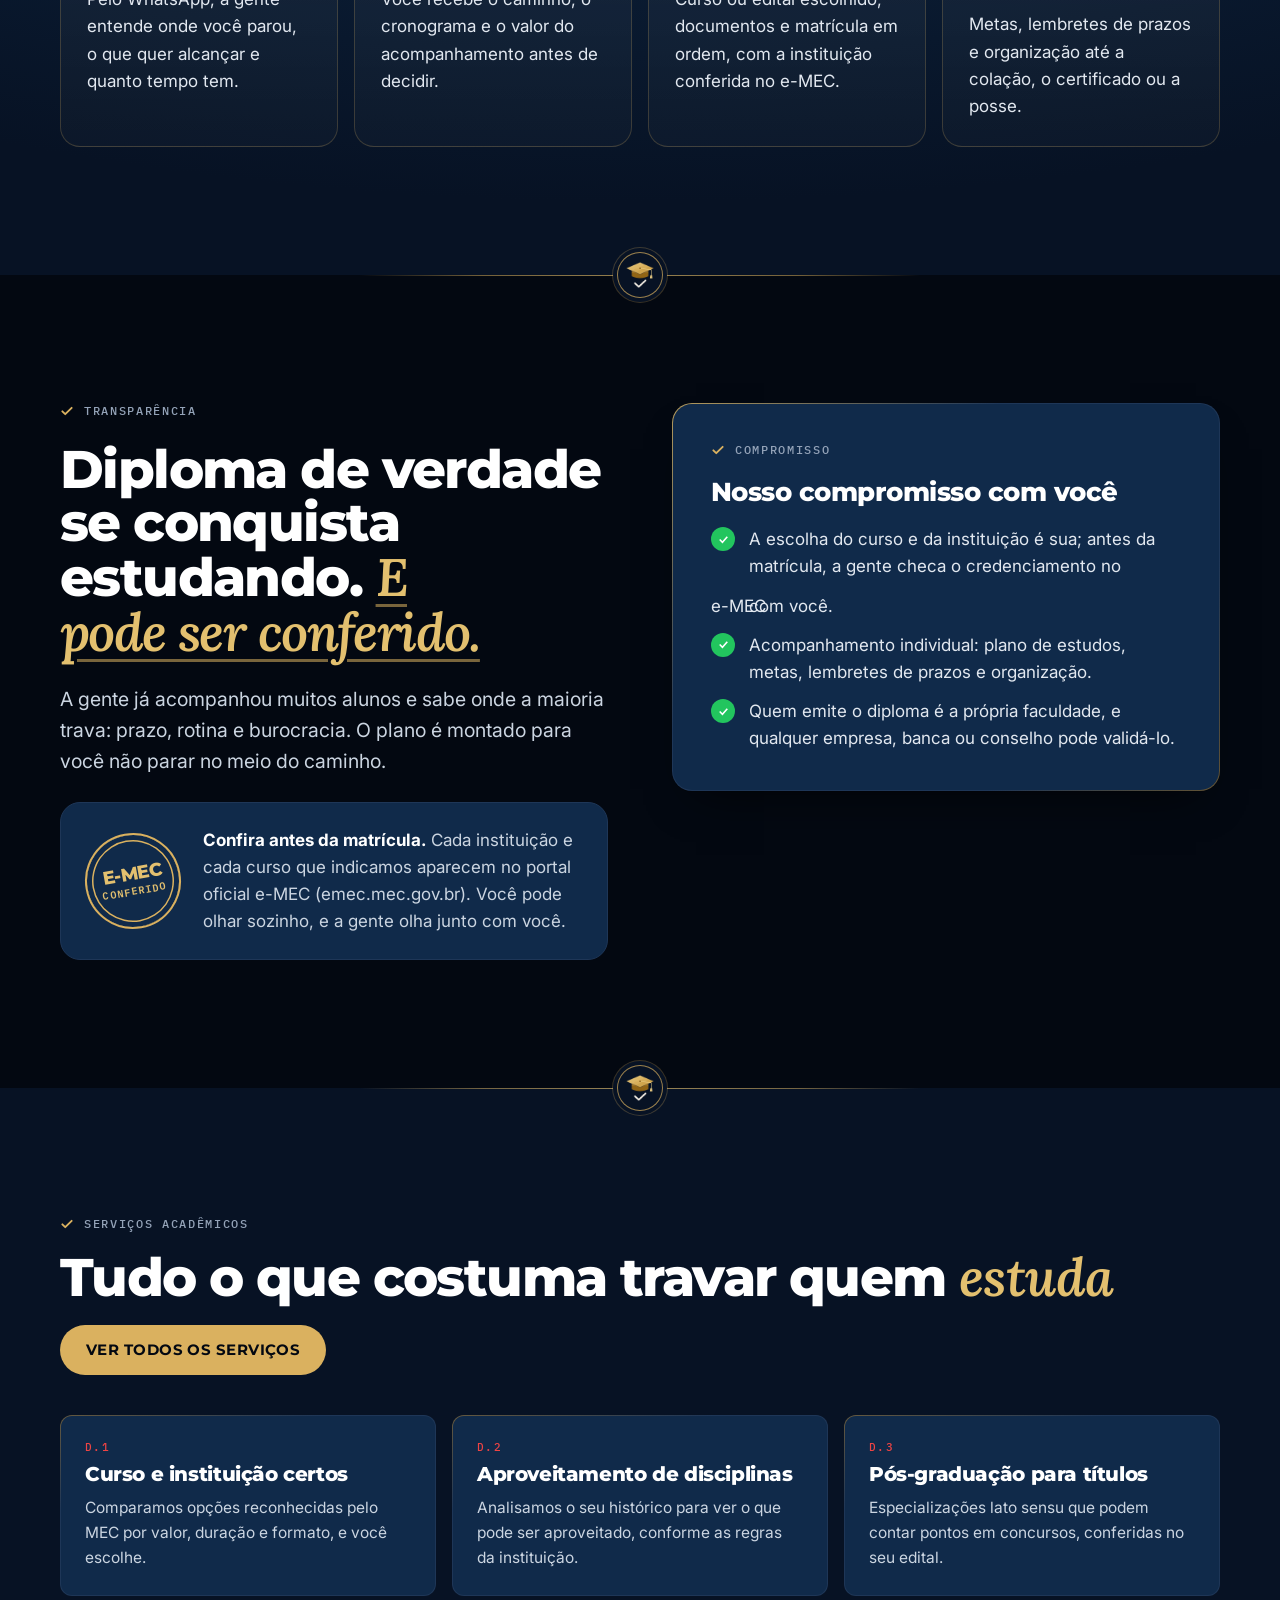
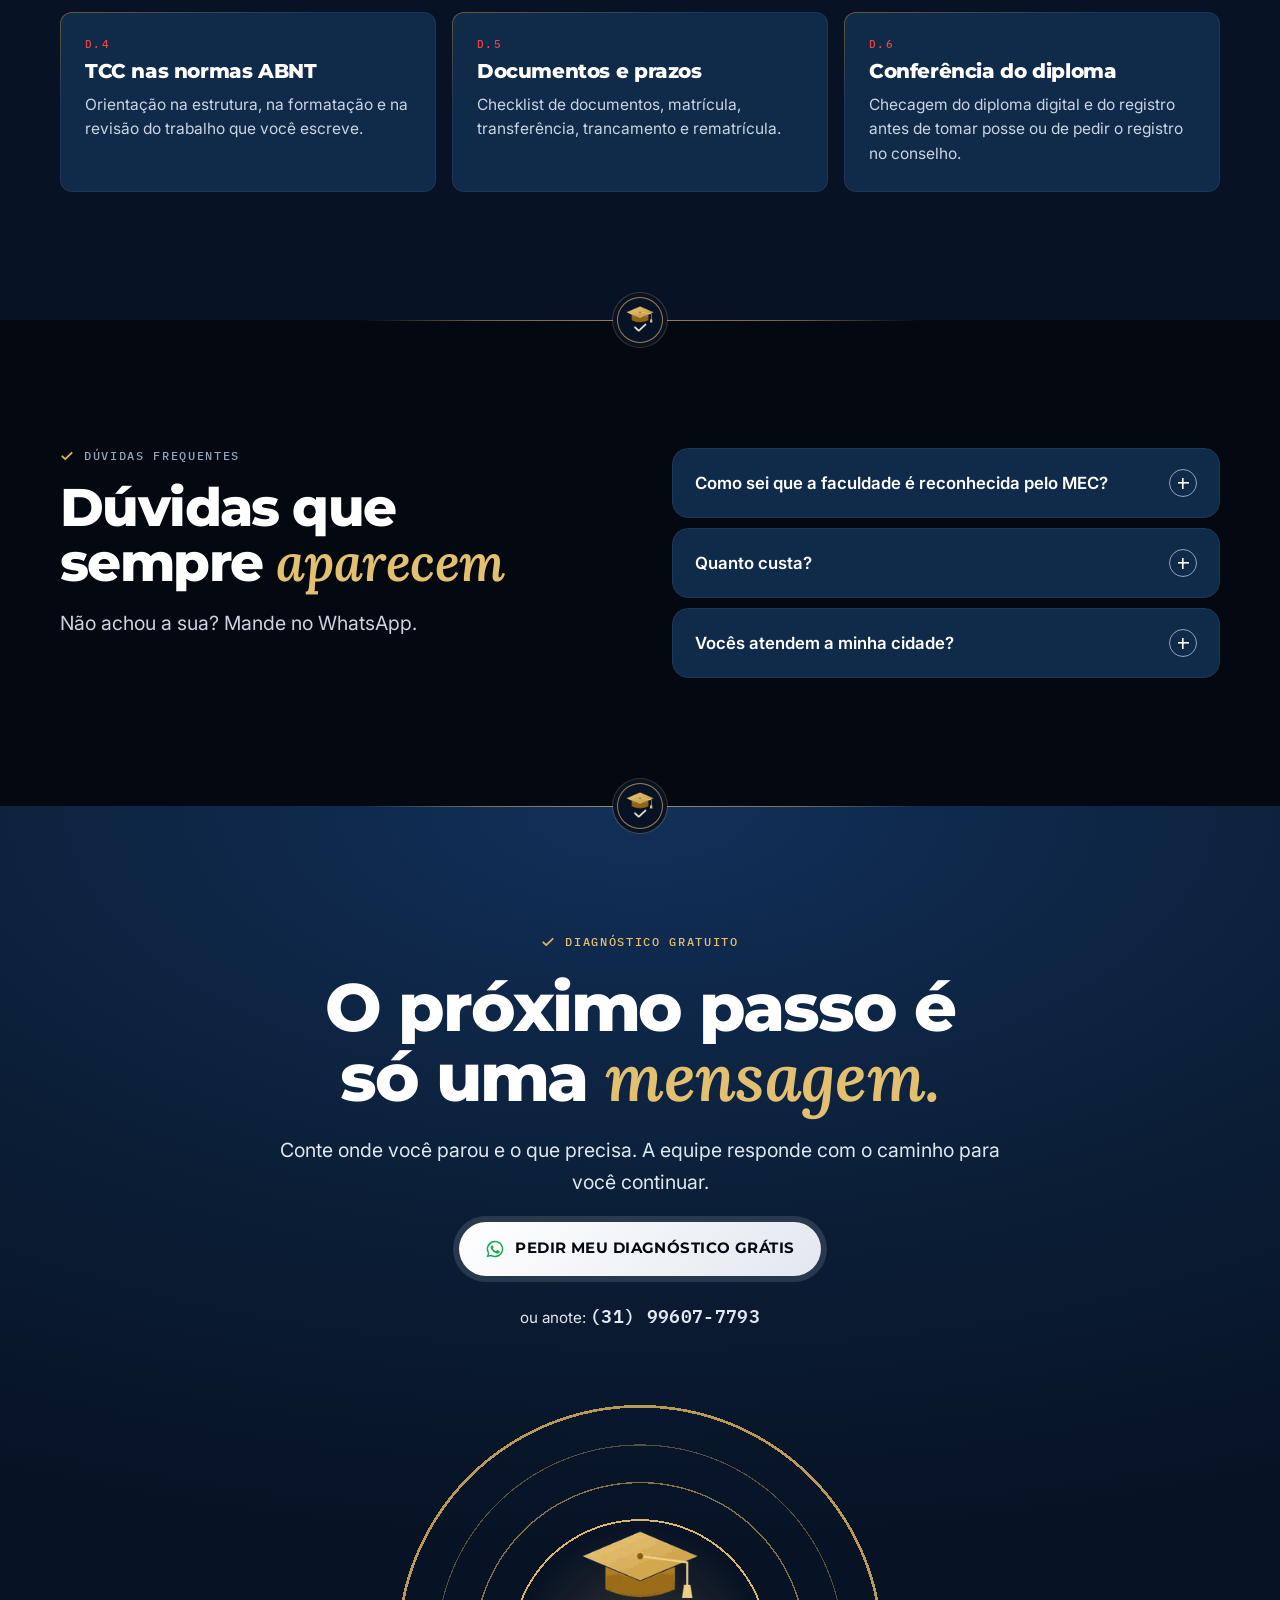
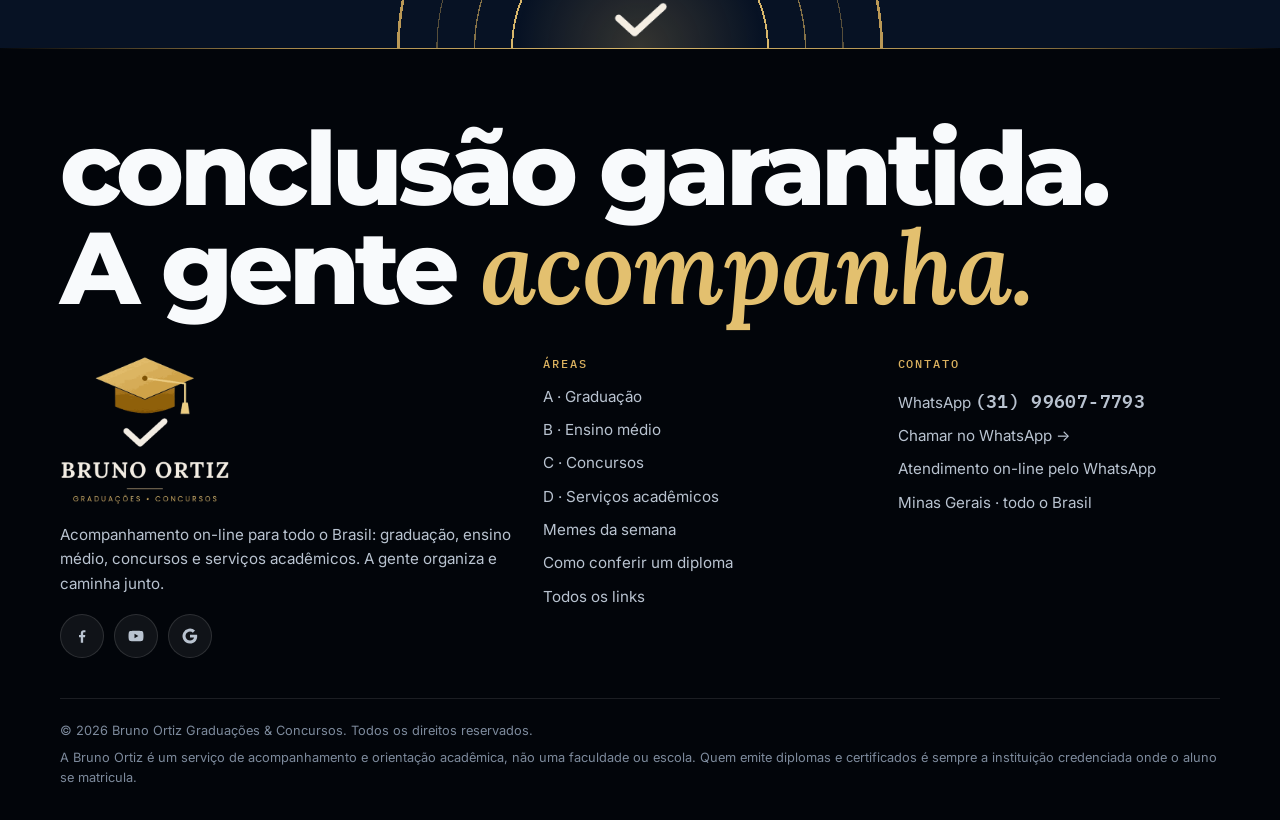
==== commit 54bcc9fd: "Remove a palavra tutoria (títulos, descrições e página de redes) Co-Authored-By: Claude Opus 5.5 <no" ====
--- a/index.html
+++ b/index.html
@@ -4,7 +4,7 @@
 <meta charset="utf-8">
 <meta name="viewport" content="width=device-width, initial-scale=1, viewport-fit=cover">
 <title>Bruno Ortiz | Graduação e Concursos</title>
-<meta name="description" content="Tutoria e acompanhamento individual para concluir a graduação, terminar o ensino médio e se preparar para concursos. Você estuda e faz as provas; a gente organiza e acompanha. Diagnóstico grátis.">
+<meta name="description" content="Acompanhamento individual para concluir a graduação, terminar o ensino médio e se preparar para concursos. Você estuda e faz as provas; a gente organiza e acompanha. Diagnóstico grátis.">
 <link rel="canonical" href="https://brunoaprovaconcursos.com.br/">
 <meta name="robots" content="index, follow, max-image-preview:large">
 <meta name="theme-color" content="#071224">
@@ -12,7 +12,7 @@
 <meta property="og:type" content="website">
 <meta property="og:locale" content="pt_BR">
 <meta property="og:site_name" content="Bruno Ortiz">
-<meta property="og:title" content="Bruno Ortiz | Graduações e Concursos com tutoria">
+<meta property="og:title" content="Bruno Ortiz | Graduações e Concursos">
 <meta property="og:description" content="Acompanhamento individual para concluir a graduação, terminar o ensino médio e se preparar para concursos. Você estuda e faz as provas; a gente organiza e acompanha. Diagnóstico grátis.">
 <meta property="og:url" content="https://brunoaprovaconcursos.com.br/">
 <meta property="og:image" content="https://brunoaprovaconcursos.com.br/assets/og-image.jpg">
@@ -20,7 +20,7 @@
 <meta property="og:image:height" content="630">
 <meta property="og:image:alt" content="Bruno Ortiz · Graduações e Concursos">
 <meta name="twitter:card" content="summary_large_image">
-<meta name="twitter:title" content="Bruno Ortiz | Graduações e Concursos com tutoria">
+<meta name="twitter:title" content="Bruno Ortiz | Graduações e Concursos">
 <meta name="twitter:description" content="Acompanhamento individual para concluir a graduação, terminar o ensino médio e se preparar para concursos. Você estuda e faz as provas; a gente organiza e acompanha. Diagnóstico grátis.">
 <meta name="twitter:image" content="https://brunoaprovaconcursos.com.br/assets/og-image.jpg">
 <link rel="icon" href="assets/favicon.ico" sizes="any">
@@ -31,9 +31,9 @@
 <link rel="preconnect" href="https://fonts.gstatic.com" crossorigin>
 <link rel="stylesheet" href="https://fonts.googleapis.com/css2?family=Inter:wght@400;500;600;700&family=Lora:ital,wght@1,500;1,600&family=Montserrat:wght@500;600;700;800;900&display=swap">
 <link rel="stylesheet" href="assets/style.css?v=20261029c">
-<script type="application/ld+json">{"@context": "https://schema.org", "@type": "EducationalOrganization", "@id": "https://brunoaprovaconcursos.com.br/#org", "name": "Bruno Ortiz Graduações & Concursos", "alternateName": ["Bruno Ortiz", "Bruno Aprova Concursos"], "url": "https://brunoaprovaconcursos.com.br/", "logo": "https://brunoaprovaconcursos.com.br/assets/icon-512.png", "image": "https://brunoaprovaconcursos.com.br/assets/og-image.jpg", "telephone": "+55-31-99607-7793", "description": "Tutoria e acompanhamento individual on-line para graduação, ensino médio, concursos públicos e serviços acadêmicos. O aluno estuda e faz as provas; a equipe organiza e acompanha.", "address": {"@type": "PostalAddress", "addressRegion": "MG", "addressCountry": "BR"}, "areaServed": {"@type": "Country", "name": "Brasil"}, "slogan": "Você estuda. A gente acompanha.", "knowsAbout": ["Tutoria acadêmica", "Graduação EAD", "Segunda graduação", "Pós-graduação", "ENCCEJA", "EJA a distância", "Concursos públicos", "Plano de estudos", "Normas ABNT", "Diploma digital"], "contactPoint": {"@type": "ContactPoint", "telephone": "+55-31-99607-7793", "contactType": "customer service", "availableLanguage": "Portuguese", "areaServed": "BR"}, "sameAs": ["https://www.facebook.com/1110130492177431", "https://www.youtube.com/channel/UCFcYFOVcGCRMS1OHLwovt9w"]}</script>
+<script type="application/ld+json">{"@context": "https://schema.org", "@type": "EducationalOrganization", "@id": "https://brunoaprovaconcursos.com.br/#org", "name": "Bruno Ortiz Graduações & Concursos", "alternateName": ["Bruno Ortiz", "Bruno Aprova Concursos"], "url": "https://brunoaprovaconcursos.com.br/", "logo": "https://brunoaprovaconcursos.com.br/assets/icon-512.png", "image": "https://brunoaprovaconcursos.com.br/assets/og-image.jpg", "telephone": "+55-31-99607-7793", "description": "Acompanhamento individual on-line para graduação, ensino médio, concursos públicos e serviços acadêmicos. O aluno estuda e faz as provas; a equipe organiza e acompanha.", "address": {"@type": "PostalAddress", "addressRegion": "MG", "addressCountry": "BR"}, "areaServed": {"@type": "Country", "name": "Brasil"}, "slogan": "Você estuda. A gente acompanha.", "knowsAbout": ["Assessoria acadêmica", "Graduação EAD", "Segunda graduação", "Pós-graduação", "ENCCEJA", "EJA a distância", "Concursos públicos", "Plano de estudos", "Normas ABNT", "Diploma digital"], "contactPoint": {"@type": "ContactPoint", "telephone": "+55-31-99607-7793", "contactType": "customer service", "availableLanguage": "Portuguese", "areaServed": "BR"}, "sameAs": ["https://www.facebook.com/1110130492177431", "https://www.youtube.com/channel/UCFcYFOVcGCRMS1OHLwovt9w"]}</script>
 <script type="application/ld+json">{"@context": "https://schema.org", "@type": "WebSite", "name": "Bruno Ortiz", "url": "https://brunoaprovaconcursos.com.br/", "inLanguage": "pt-BR"}</script>
-<script type="application/ld+json">{"@context": "https://schema.org", "@type": "FAQPage", "mainEntity": [{"@type": "Question", "name": "Vocês fazem as provas ou os trabalhos por mim?", "acceptedAnswer": {"@type": "Answer", "text": "Não. Quem estuda, faz as provas, as atividades e o TCC é você. A tutoria organiza o caminho, orienta os estudos e acompanha os prazos para você chegar até o fim."}}, {"@type": "Question", "name": "Como sei que a faculdade é reconhecida pelo MEC?", "acceptedAnswer": {"@type": "Answer", "text": "Toda instituição e todo curso podem ser consultados no portal e-MEC (emec.mec.gov.br). A gente faz essa conferência com você antes da matrícula."}}, {"@type": "Question", "name": "Quanto custa?", "acceptedAnswer": {"@type": "Answer", "text": "É um atendimento individual e pago, e o valor depende do seu objetivo. O diagnóstico pelo WhatsApp é gratuito, e a proposta chega antes de você decidir qualquer coisa."}}, {"@type": "Question", "name": "Vocês atendem a minha cidade?", "acceptedAnswer": {"@type": "Answer", "text": "Sim. O atendimento é on-line, pelo WhatsApp, para todo o Brasil."}}]}</script>
+<script type="application/ld+json">{"@context": "https://schema.org", "@type": "FAQPage", "mainEntity": [{"@type": "Question", "name": "Vocês fazem as provas ou os trabalhos por mim?", "acceptedAnswer": {"@type": "Answer", "text": "Não. Quem estuda, faz as provas, as atividades e o TCC é você. A nossa equipe organiza o caminho, orienta os estudos e acompanha os prazos para você chegar até o fim."}}, {"@type": "Question", "name": "Como sei que a faculdade é reconhecida pelo MEC?", "acceptedAnswer": {"@type": "Answer", "text": "Toda instituição e todo curso podem ser consultados no portal e-MEC (emec.mec.gov.br). A gente faz essa conferência com você antes da matrícula."}}, {"@type": "Question", "name": "Quanto custa?", "acceptedAnswer": {"@type": "Answer", "text": "É um atendimento individual e pago, e o valor depende do seu objetivo. O diagnóstico pelo WhatsApp é gratuito, e a proposta chega antes de você decidir qualquer coisa."}}, {"@type": "Question", "name": "Vocês atendem a minha cidade?", "acceptedAnswer": {"@type": "Answer", "text": "Sim. O atendimento é on-line, pelo WhatsApp, para todo o Brasil."}}]}</script>
 </head>
 <body data-area="inicio">
 <a class="skip" href="#conteudo">Pular para o conteúdo</a>
